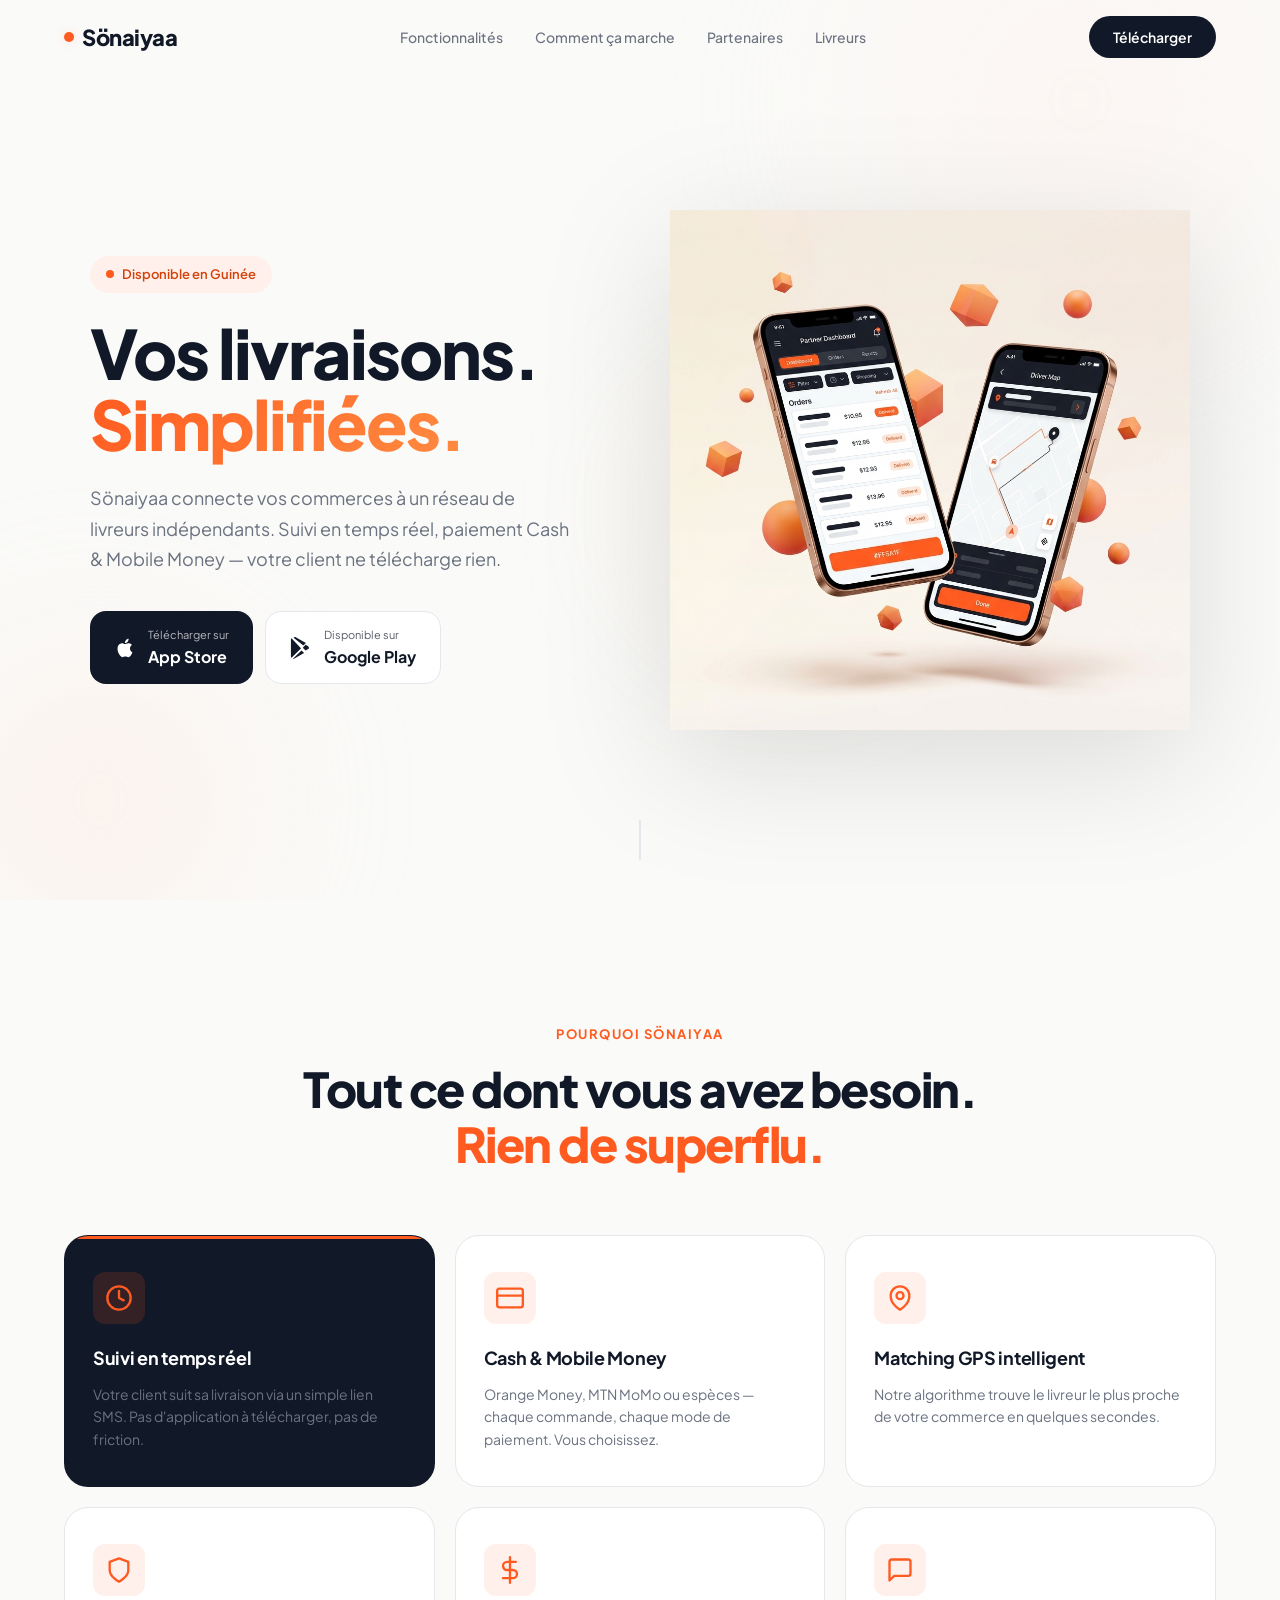
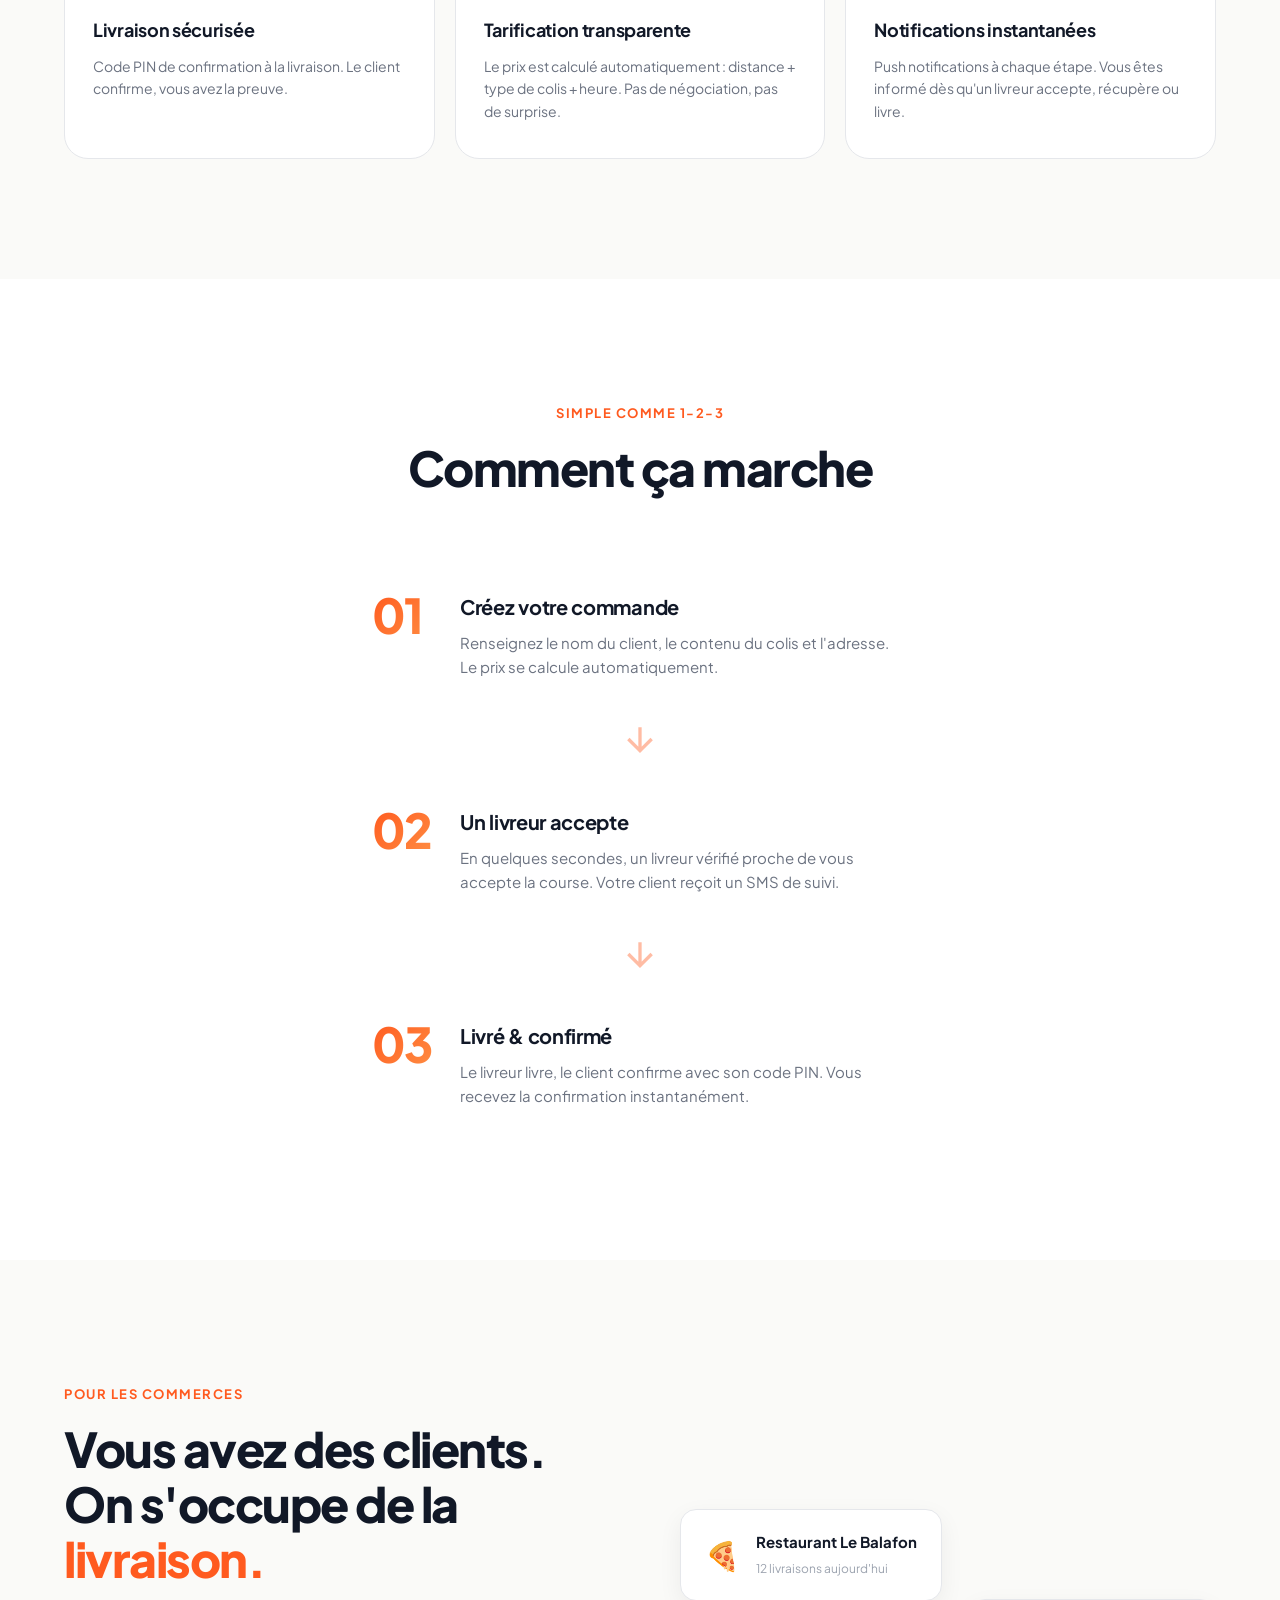
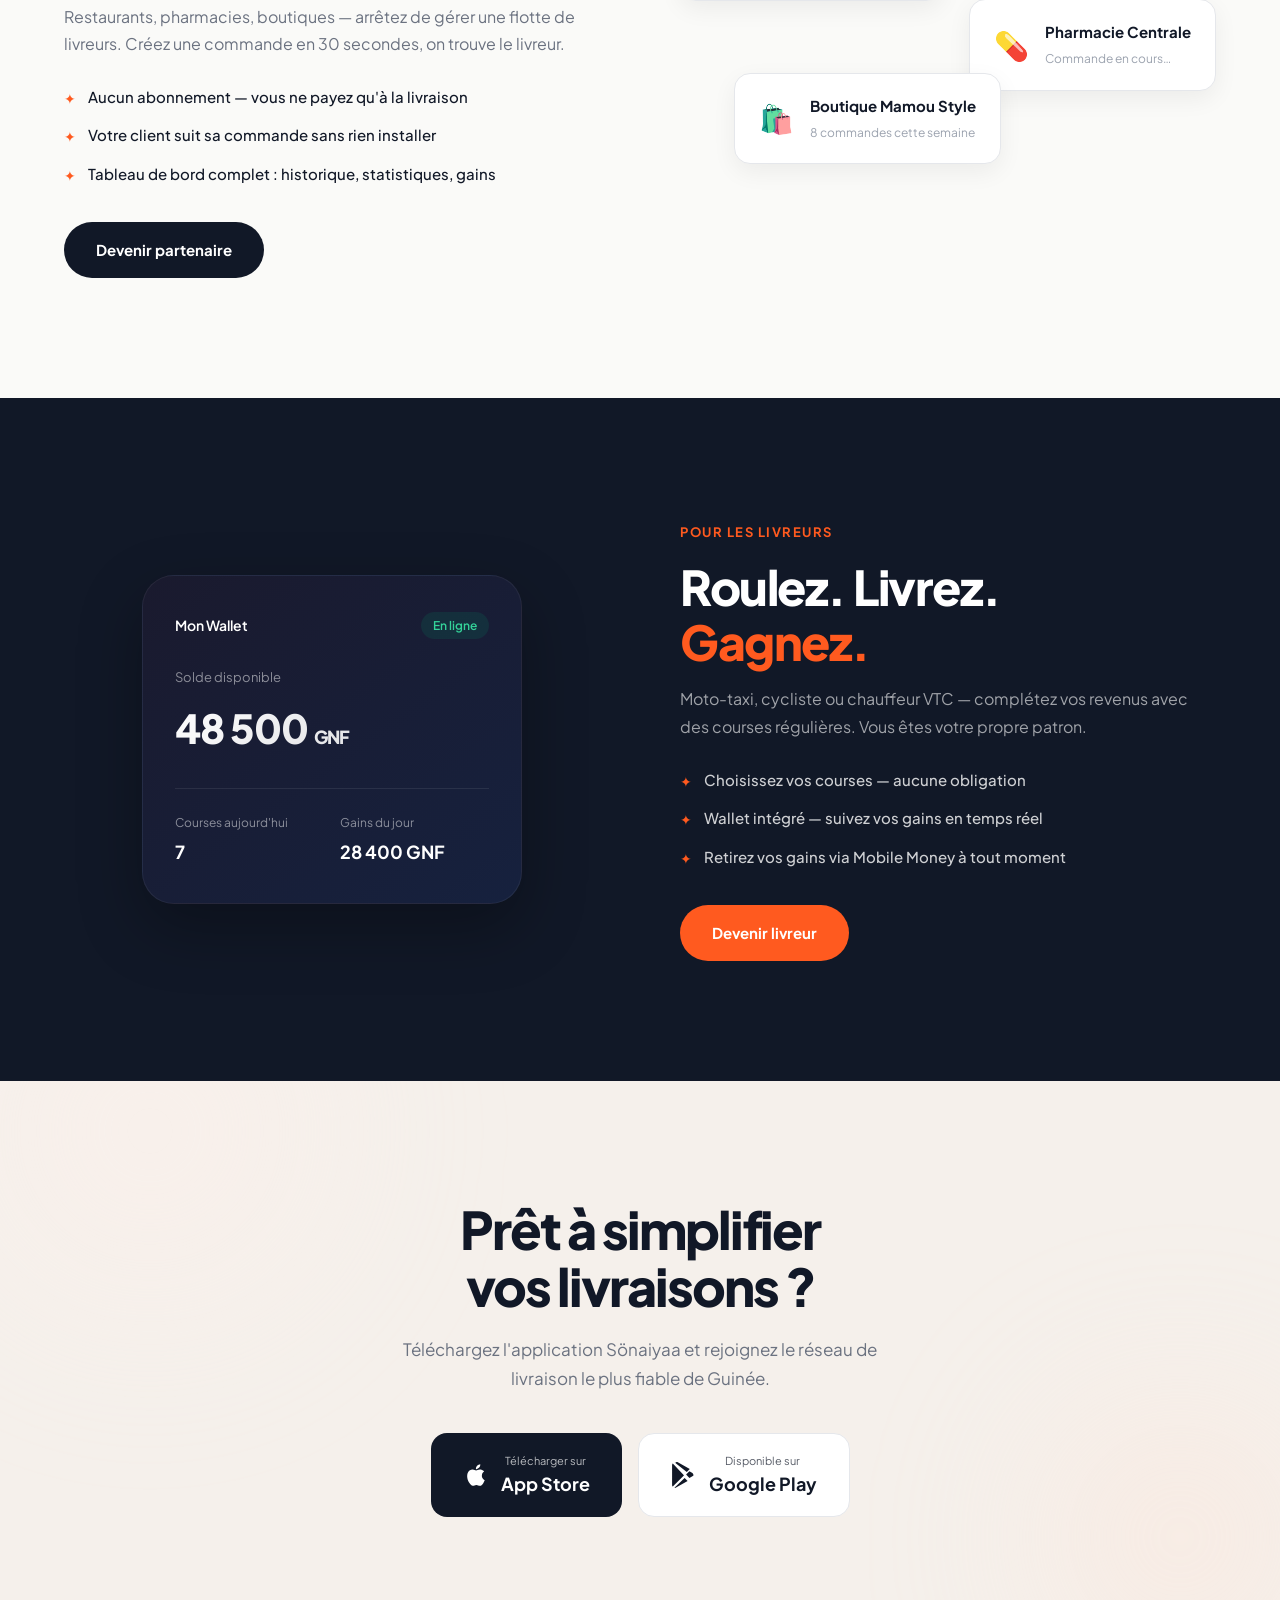
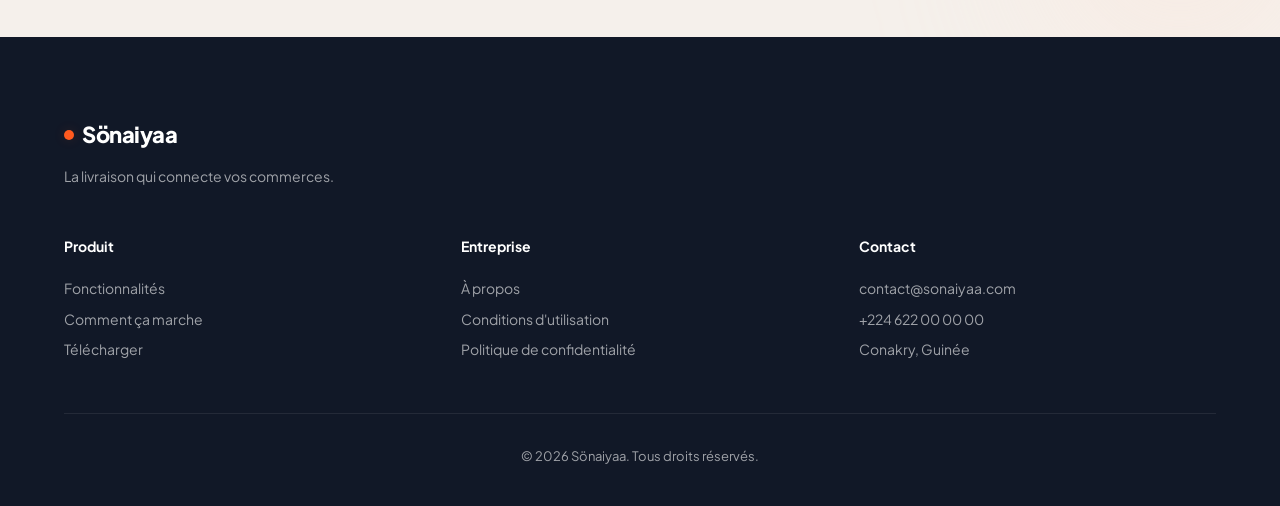
==== index.html @ 9e0ad270 "fix: review cgu pc" ====
<!DOCTYPE html>
<html lang="fr">
<head>
  <meta charset="UTF-8">
  <meta name="viewport" content="width=device-width, initial-scale=1.0">
  <title>Sönaiyaa — La livraison qui connecte vos commerces</title>
  <meta name="description" content="Sönaiyaa connecte les commerces locaux à un réseau de livreurs indépendants. Suivi en temps réel, paiement Cash & Mobile Money. Disponible en Guinée.">
  <link rel="preconnect" href="https://fonts.googleapis.com">
  <link rel="preconnect" href="https://fonts.gstatic.com" crossorigin>
  <link href="https://fonts.googleapis.com/css2?family=Plus+Jakarta+Sans:wght@400;500;600;700;800&display=swap" rel="stylesheet">
  <link rel="stylesheet" href="style.css">
</head>
<body>

  <!-- ─── NAV ─────────────────────────────────────────── -->
  <nav class="nav" id="nav">
    <div class="nav__inner">
      <a href="#" class="nav__logo">
        <span class="nav__logo-dot"></span>
        Sönaiyaa
      </a>
      <div class="nav__links" id="navLinks">
        <a href="#features">Fonctionnalités</a>
        <a href="#how">Comment ça marche</a>
        <a href="#partners">Partenaires</a>
        <a href="#drivers">Livreurs</a>
      </div>
      <a href="#download" class="nav__cta">Télécharger</a>
      <button class="nav__burger" id="burger" aria-label="Menu">
        <span></span><span></span><span></span>
      </button>
    </div>
  </nav>

  <!-- ─── HERO ────────────────────────────────────────── -->
  <section class="hero">
    <div class="hero__bg-shapes">
      <div class="shape shape--1"></div>
      <div class="shape shape--2"></div>
      <div class="shape shape--3"></div>
    </div>
    <div class="hero__inner">
      <div class="hero__content">
        <div class="hero__badge">
          <span class="hero__badge-dot"></span>
          Disponible en Guinée
        </div>
        <h1 class="hero__title">
          Vos livraisons.<br>
          <span class="hero__title-accent">Simplifiées.</span>
        </h1>
        <p class="hero__subtitle">
          Sönaiyaa connecte vos commerces à un réseau de livreurs indépendants. 
          Suivi en temps réel, paiement Cash & Mobile Money — votre client ne télécharge rien.
        </p>
        <div class="hero__ctas">
          <a href="#" class="store-btn store-btn--apple" aria-label="Télécharger sur l'App Store">
            <svg viewBox="0 0 24 24" fill="currentColor" width="22" height="22"><path d="M18.71 19.5c-.83 1.24-1.71 2.45-3.05 2.47-1.34.03-1.77-.79-3.29-.79-1.53 0-2 .77-3.27.82-1.31.05-2.3-1.32-3.14-2.53C4.25 17 2.94 12.45 4.7 9.39c.87-1.52 2.43-2.48 4.12-2.51 1.28-.02 2.5.87 3.29.87.78 0 2.26-1.07 3.8-.91.65.03 2.47.26 3.64 1.98-.09.06-2.17 1.28-2.15 3.81.03 3.02 2.65 4.03 2.68 4.04-.03.07-.42 1.44-1.38 2.83M13 3.5c.73-.83 1.94-1.46 2.94-1.5.13 1.17-.34 2.35-1.04 3.19-.69.85-1.83 1.51-2.95 1.42-.15-1.15.41-2.35 1.05-3.11z"/></svg>
            <div>
              <small>Télécharger sur</small>
              <strong>App Store</strong>
            </div>
          </a>
          <a href="#" class="store-btn store-btn--google" aria-label="Télécharger sur Google Play">
            <svg viewBox="0 0 24 24" fill="currentColor" width="22" height="22"><path d="M3.18 23.76c.17.09.37.14.57.13.19 0 .37-.05.53-.14l11.06-6.21-2.77-2.77L3.18 23.76zM1.57 1.36C1.22 1.7 1 2.22 1 2.87v18.27c0 .65.22 1.17.57 1.51l.08.08 10.24-10.24v-.24L1.65 1.28l-.08.08zM20.16 10.35L17 8.56l-3.06 3.06L17 14.67l3.16-1.78c.9-.51.9-1.34 0-1.85v-.69zM3.18.24L14.57 9.22l2.77-2.77L6.28.24C5.9.01 5.49-.06 5.13.05c-.36.11-.67.34-.88.65l-.07-.07-.06.07L3.18.24z"/></svg>
            <div>
              <small>Disponible sur</small>
              <strong>Google Play</strong>
            </div>
          </a>
        </div>
      </div>
      <div class="hero__visual">
        <div class="hero__phone-wrapper">
          <img src="img/hero-phones.png" alt="Applications Sönaiyaa" class="hero__phones" loading="eager">
        </div>
      </div>
    </div>
    <div class="hero__scroll-cue">
      <div class="hero__scroll-line"></div>
    </div>
  </section>




  <!-- ─── FEATURES ────────────────────────────────────── -->
  <section class="features" id="features">
    <div class="section__inner">
      <div class="section__header">
        <span class="section__tag">Pourquoi Sönaiyaa</span>
        <h2 class="section__title">Tout ce dont vous avez besoin.<br><span class="text-accent">Rien de superflu.</span></h2>
      </div>
      <div class="features__grid">

        <div class="feature-card feature-card--highlight">
          <div class="feature-card__icon">
            <svg width="28" height="28" viewBox="0 0 24 24" fill="none" stroke="currentColor" stroke-width="2" stroke-linecap="round" stroke-linejoin="round"><circle cx="12" cy="12" r="10"/><path d="M12 6v6l4 2"/></svg>
          </div>
          <h3>Suivi en temps réel</h3>
          <p>Votre client suit sa livraison via un simple lien SMS. Pas d'application à télécharger, pas de friction.</p>
        </div>

        <div class="feature-card">
          <div class="feature-card__icon">
            <svg width="28" height="28" viewBox="0 0 24 24" fill="none" stroke="currentColor" stroke-width="2" stroke-linecap="round" stroke-linejoin="round"><rect x="1" y="4" width="22" height="16" rx="2" ry="2"/><line x1="1" y1="10" x2="23" y2="10"/></svg>
          </div>
          <h3>Cash & Mobile Money</h3>
          <p>Orange Money, MTN MoMo ou espèces — chaque commande, chaque mode de paiement. Vous choisissez.</p>
        </div>

        <div class="feature-card">
          <div class="feature-card__icon">
            <svg width="28" height="28" viewBox="0 0 24 24" fill="none" stroke="currentColor" stroke-width="2" stroke-linecap="round" stroke-linejoin="round"><path d="M12 22s-8-4.5-8-11.8A8 8 0 0 1 12 2a8 8 0 0 1 8 8.2c0 7.3-8 11.8-8 11.8z"/><circle cx="12" cy="10" r="3"/></svg>
          </div>
          <h3>Matching GPS intelligent</h3>
          <p>Notre algorithme trouve le livreur le plus proche de votre commerce en quelques secondes.</p>
        </div>

        <div class="feature-card">
          <div class="feature-card__icon">
            <svg width="28" height="28" viewBox="0 0 24 24" fill="none" stroke="currentColor" stroke-width="2" stroke-linecap="round" stroke-linejoin="round"><path d="M12 22s8-4 8-10V5l-8-3-8 3v7c0 6 8 10 8 10z"/></svg>
          </div>
          <h3>Livraison sécurisée</h3>
          <p>Code PIN de confirmation à la livraison. Le client confirme, vous avez la preuve.</p>
        </div>

        <div class="feature-card">
          <div class="feature-card__icon">
            <svg width="28" height="28" viewBox="0 0 24 24" fill="none" stroke="currentColor" stroke-width="2" stroke-linecap="round" stroke-linejoin="round"><line x1="12" y1="1" x2="12" y2="23"/><path d="M17 5H9.5a3.5 3.5 0 0 0 0 7h5a3.5 3.5 0 0 1 0 7H6"/></svg>
          </div>
          <h3>Tarification transparente</h3>
          <p>Le prix est calculé automatiquement : distance + type de colis + heure. Pas de négociation, pas de surprise.</p>
        </div>

        <div class="feature-card">
          <div class="feature-card__icon">
            <svg width="28" height="28" viewBox="0 0 24 24" fill="none" stroke="currentColor" stroke-width="2" stroke-linecap="round" stroke-linejoin="round"><path d="M21 15a2 2 0 0 1-2 2H7l-4 4V5a2 2 0 0 1 2-2h14a2 2 0 0 1 2 2z"/></svg>
          </div>
          <h3>Notifications instantanées</h3>
          <p>Push notifications à chaque étape. Vous êtes informé dès qu'un livreur accepte, récupère ou livre.</p>
        </div>

      </div>
    </div>
  </section>

  <!-- ─── HOW IT WORKS ────────────────────────────────── -->
  <section class="how" id="how">
    <div class="section__inner">
      <div class="section__header">
        <span class="section__tag">Simple comme 1-2-3</span>
        <h2 class="section__title">Comment ça marche</h2>
      </div>
      <div class="how__steps">

        <div class="how__step">
          <div class="how__step-number">01</div>
          <div class="how__step-content">
            <h3>Créez votre commande</h3>
            <p>Renseignez le nom du client, le contenu du colis et l'adresse. Le prix se calcule automatiquement.</p>
          </div>
        </div>

        <div class="how__step-connector">
          <svg width="40" height="40" viewBox="0 0 24 24" fill="none" stroke="var(--accent)" stroke-width="2"><path d="M12 5v14M19 12l-7 7-7-7"/></svg>
        </div>

        <div class="how__step">
          <div class="how__step-number">02</div>
          <div class="how__step-content">
            <h3>Un livreur accepte</h3>
            <p>En quelques secondes, un livreur vérifié proche de vous accepte la course. Votre client reçoit un SMS de suivi.</p>
          </div>
        </div>

        <div class="how__step-connector">
          <svg width="40" height="40" viewBox="0 0 24 24" fill="none" stroke="var(--accent)" stroke-width="2"><path d="M12 5v14M19 12l-7 7-7-7"/></svg>
        </div>

        <div class="how__step">
          <div class="how__step-number">03</div>
          <div class="how__step-content">
            <h3>Livré & confirmé</h3>
            <p>Le livreur livre, le client confirme avec son code PIN. Vous recevez la confirmation instantanément.</p>
          </div>
        </div>

      </div>
    </div>
  </section>

  <!-- ─── PARTNERS SECTION ────────────────────────────── -->
  <section class="audience" id="partners">
    <div class="section__inner">
      <div class="audience__grid">
        <div class="audience__content">
          <span class="section__tag">Pour les commerces</span>
          <h2 class="section__title">Vous avez des clients.<br>On s'occupe de la <span class="text-accent">livraison.</span></h2>
          <p class="audience__desc">Restaurants, pharmacies, boutiques — arrêtez de gérer une flotte de livreurs. Créez une commande en 30 secondes, on trouve le livreur.</p>
          <ul class="audience__list">
            <li>
              <span class="audience__list-icon">✦</span>
              Aucun abonnement — vous ne payez qu'à la livraison
            </li>
            <li>
              <span class="audience__list-icon">✦</span>
              Votre client suit sa commande sans rien installer
            </li>
            <li>
              <span class="audience__list-icon">✦</span>
              Tableau de bord complet : historique, statistiques, gains
            </li>
          </ul>
          <a href="#download" class="btn btn--primary">Devenir partenaire</a>
        </div>
        <div class="audience__visual">
          <div class="audience__card audience__card--1">
            <div class="audience__card-icon">🍕</div>
            <div>
              <strong>Restaurant Le Balafon</strong>
              <small>12 livraisons aujourd'hui</small>
            </div>
          </div>
          <div class="audience__card audience__card--2">
            <div class="audience__card-icon">💊</div>
            <div>
              <strong>Pharmacie Centrale</strong>
              <small>Commande en cours…</small>
            </div>
          </div>
          <div class="audience__card audience__card--3">
            <div class="audience__card-icon">🛍️</div>
            <div>
              <strong>Boutique Mamou Style</strong>
              <small>8 commandes cette semaine</small>
            </div>
          </div>
        </div>
      </div>
    </div>
  </section>

  <!-- ─── DRIVERS SECTION ─────────────────────────────── -->
  <section class="audience audience--dark" id="drivers">
    <div class="section__inner">
      <div class="audience__grid audience__grid--reverse">
        <div class="audience__content">
          <span class="section__tag section__tag--light">Pour les livreurs</span>
          <h2 class="section__title section__title--light">Roulez. Livrez.<br><span class="text-accent">Gagnez.</span></h2>
          <p class="audience__desc audience__desc--light">Moto-taxi, cycliste ou chauffeur VTC — complétez vos revenus avec des courses régulières. Vous êtes votre propre patron.</p>
          <ul class="audience__list audience__list--light">
            <li>
              <span class="audience__list-icon">✦</span>
              Choisissez vos courses — aucune obligation
            </li>
            <li>
              <span class="audience__list-icon">✦</span>
              Wallet intégré — suivez vos gains en temps réel
            </li>
            <li>
              <span class="audience__list-icon">✦</span>
              Retirez vos gains via Mobile Money à tout moment
            </li>
          </ul>
          <a href="#download" class="btn btn--accent">Devenir livreur</a>
        </div>
        <div class="audience__visual">
          <div class="wallet-preview">
            <div class="wallet-preview__header">
              <span>Mon Wallet</span>
              <span class="wallet-preview__badge">En ligne</span>
            </div>
            <div class="wallet-preview__balance">
              <small>Solde disponible</small>
              <div class="wallet-preview__amount">48 500 <span>GNF</span></div>
            </div>
            <div class="wallet-preview__stats">
              <div>
                <small>Courses aujourd'hui</small>
                <strong>7</strong>
              </div>
              <div>
                <small>Gains du jour</small>
                <strong>28 400 GNF</strong>
              </div>
            </div>
          </div>
        </div>
      </div>
    </div>
  </section>

  <!-- ─── DOWNLOAD CTA ────────────────────────────────── -->
  <section class="download" id="download">
    <div class="download__bg-shapes">
      <div class="shape shape--4"></div>
      <div class="shape shape--5"></div>
    </div>
    <div class="section__inner">
      <div class="download__content">
        <h2 class="download__title">Prêt à simplifier<br>vos livraisons ?</h2>
        <p class="download__subtitle">Téléchargez l'application Sönaiyaa et rejoignez le réseau de livraison le plus fiable de Guinée.</p>
        <div class="download__ctas">
          <a href="#" class="store-btn store-btn--apple store-btn--large" aria-label="Télécharger sur l'App Store">
            <svg viewBox="0 0 24 24" fill="currentColor" width="26" height="26"><path d="M18.71 19.5c-.83 1.24-1.71 2.45-3.05 2.47-1.34.03-1.77-.79-3.29-.79-1.53 0-2 .77-3.27.82-1.31.05-2.3-1.32-3.14-2.53C4.25 17 2.94 12.45 4.7 9.39c.87-1.52 2.43-2.48 4.12-2.51 1.28-.02 2.5.87 3.29.87.78 0 2.26-1.07 3.8-.91.65.03 2.47.26 3.64 1.98-.09.06-2.17 1.28-2.15 3.81.03 3.02 2.65 4.03 2.68 4.04-.03.07-.42 1.44-1.38 2.83M13 3.5c.73-.83 1.94-1.46 2.94-1.5.13 1.17-.34 2.35-1.04 3.19-.69.85-1.83 1.51-2.95 1.42-.15-1.15.41-2.35 1.05-3.11z"/></svg>
            <div>
              <small>Télécharger sur</small>
              <strong>App Store</strong>
            </div>
          </a>
          <a href="#" class="store-btn store-btn--google store-btn--large" aria-label="Télécharger sur Google Play">
            <svg viewBox="0 0 24 24" fill="currentColor" width="26" height="26"><path d="M3.18 23.76c.17.09.37.14.57.13.19 0 .37-.05.53-.14l11.06-6.21-2.77-2.77L3.18 23.76zM1.57 1.36C1.22 1.7 1 2.22 1 2.87v18.27c0 .65.22 1.17.57 1.51l.08.08 10.24-10.24v-.24L1.65 1.28l-.08.08zM20.16 10.35L17 8.56l-3.06 3.06L17 14.67l3.16-1.78c.9-.51.9-1.34 0-1.85v-.69zM3.18.24L14.57 9.22l2.77-2.77L6.28.24C5.9.01 5.49-.06 5.13.05c-.36.11-.67.34-.88.65l-.07-.07-.06.07L3.18.24z"/></svg>
            <div>
              <small>Disponible sur</small>
              <strong>Google Play</strong>
            </div>
          </a>
        </div>
      </div>
    </div>
  </section>

  <!-- ─── FOOTER ──────────────────────────────────────── -->
  <footer class="footer">
    <div class="footer__inner">
      <div class="footer__brand">
        <a href="#" class="nav__logo">
          <span class="nav__logo-dot"></span>
          Sönaiyaa
        </a>
        <p>La livraison qui connecte vos commerces.</p>
      </div>
      <div class="footer__links">
        <div class="footer__col">
          <h4>Produit</h4>
          <a href="#features">Fonctionnalités</a>
          <a href="#how">Comment ça marche</a>
          <a href="#download">Télécharger</a>
        </div>
        <div class="footer__col">
          <h4>Entreprise</h4>
          <a href="#">À propos</a>
          <a href="conditions-utilisation.html">Conditions d'utilisation</a>
          <a href="politique-confidentialite.html">Politique de confidentialité</a>
        </div>
        <div class="footer__col">
          <h4>Contact</h4>
          <a href="mailto:contact@sonaiyaa.com">contact@sonaiyaa.com</a>
          <a href="tel:+224622000000">+224 622 00 00 00</a>
          <a href="#">Conakry, Guinée</a>
        </div>
      </div>
      <div class="footer__bottom">
        <span>© 2026 Sönaiyaa. Tous droits réservés.</span>
      </div>
    </div>
  </footer>

  <script src="script.js"></script>
</body>
</html>
---- style.css ----
/* ─── SÖNAIYA — Design System ─────────────────────────── */
:root {
  --accent: #FF5A1F;
  --accent-light: #FFF0EB;
  --accent-dark: #D4410A;
  --accent-glow: rgba(255, 90, 31, 0.15);
  --black: #111827;
  --white: #FFFFFF;
  --bg: #FAFAF8;
  --bg-warm: #F5F0EB;
  --text-primary: #111827;
  --text-secondary: #6B7280;
  --text-tertiary: #9CA3AF;
  --divider: #E5E7EB;
  --card-bg: #FFFFFF;
  --radius-sm: 12px;
  --radius-md: 16px;
  --radius-lg: 24px;
  --radius-xl: 32px;
  --radius-pill: 999px;
  --font: 'Plus Jakarta Sans', -apple-system, BlinkMacSystemFont, sans-serif;
  --shadow-sm: 0 2px 8px rgba(0,0,0,0.04);
  --shadow-md: 0 8px 24px rgba(0,0,0,0.06);
  --shadow-lg: 0 16px 48px rgba(0,0,0,0.08);
  --shadow-accent: 0 8px 32px rgba(255,90,31,0.2);
}

*, *::before, *::after { margin: 0; padding: 0; box-sizing: border-box; }

html { scroll-behavior: smooth; -webkit-font-smoothing: antialiased; }

body {
  font-family: var(--font);
  background: var(--bg);
  color: var(--text-primary);
  line-height: 1.6;
  overflow-x: hidden;
}

a { text-decoration: none; color: inherit; }
img { max-width: 100%; display: block; }

.text-accent { color: var(--accent); }
.section__inner { max-width: 1200px; margin: 0 auto; padding: 0 24px; }

/* ─── NAV ─────────────────────────────────────────────── */
.nav {
  position: fixed; top: 0; left: 0; right: 0; z-index: 100;
  padding: 16px 0;
  transition: all 0.4s cubic-bezier(0.16, 1, 0.3, 1);
}
.nav.scrolled {
  background: rgba(250,250,248,0.85);
  backdrop-filter: blur(20px) saturate(180%);
  -webkit-backdrop-filter: blur(20px) saturate(180%);
  border-bottom: 1px solid rgba(0,0,0,0.04);
  padding: 10px 0;
}
.nav__inner {
  max-width: 1200px; margin: 0 auto; padding: 0 24px;
  display: flex; align-items: center; justify-content: space-between;
}
.nav__logo {
  font-size: 22px; font-weight: 800; letter-spacing: -0.5px;
  display: flex; align-items: center; gap: 8px;
}
.nav__logo-dot {
  width: 10px; height: 10px; border-radius: 50%;
  background: var(--accent);
  display: inline-block;
  box-shadow: 0 0 12px var(--accent-glow);
}
.nav__links {
  display: flex; gap: 32px;
}
.nav__links a {
  font-size: 14px; font-weight: 500; color: var(--text-secondary);
  transition: color 0.2s;
  position: relative;
}
.nav__links a:hover { color: var(--text-primary); }
.nav__links a::after {
  content: ''; position: absolute; bottom: -4px; left: 0;
  width: 0; height: 2px; background: var(--accent);
  transition: width 0.3s cubic-bezier(0.16, 1, 0.3, 1);
}
.nav__links a:hover::after { width: 100%; }
.nav__cta {
  background: var(--black); color: var(--white);
  padding: 10px 24px; border-radius: var(--radius-pill);
  font-size: 14px; font-weight: 600;
  transition: transform 0.2s, box-shadow 0.2s;
}
.nav__cta:hover { transform: translateY(-1px); box-shadow: var(--shadow-md); }
.nav__burger { display: none; background: none; border: none; cursor: pointer; padding: 4px; }
.nav__burger span {
  display: block; width: 24px; height: 2px; background: var(--black);
  margin: 5px 0; transition: all 0.3s;
}

/* ─── HERO ────────────────────────────────────────────── */
.hero {
  position: relative; min-height: 100vh;
  display: flex; align-items: center;
  padding: 120px 0 80px; overflow: hidden;
}
.hero__bg-shapes { position: absolute; inset: 0; pointer-events: none; overflow: hidden; }
.shape {
  position: absolute; border-radius: 50%;
  filter: blur(80px); opacity: 0.5;
}
.shape--1 {
  width: 600px; height: 600px; top: -200px; right: -100px;
  background: radial-gradient(circle, var(--accent-light) 0%, transparent 70%);
}
.shape--2 {
  width: 400px; height: 400px; bottom: -100px; left: -100px;
  background: radial-gradient(circle, #FEE2D5 0%, transparent 70%);
}
.shape--3 {
  width: 300px; height: 300px; top: 40%; left: 50%;
  background: radial-gradient(circle, #FFE8D6 0%, transparent 70%);
  animation: float 8s ease-in-out infinite;
}
@keyframes float {
  0%, 100% { transform: translate(0, 0); }
  50% { transform: translate(-20px, 20px); }
}
.hero__inner {
  max-width: 1200px; margin: 0 auto; padding: 0 24px;
  display: grid; grid-template-columns: 1fr 1fr; gap: 60px; align-items: center;
  position: relative; z-index: 1;
}
.hero__badge {
  display: inline-flex; align-items: center; gap: 8px;
  background: var(--accent-light); color: var(--accent-dark);
  padding: 8px 16px; border-radius: var(--radius-pill);
  font-size: 13px; font-weight: 600;
  margin-bottom: 24px;
  animation: fadeInUp 0.8s cubic-bezier(0.16, 1, 0.3, 1) both;
}
.hero__badge-dot {
  width: 8px; height: 8px; border-radius: 50%; background: var(--accent);
  animation: pulse-dot 2s ease-in-out infinite;
}
@keyframes pulse-dot {
  0%, 100% { opacity: 1; transform: scale(1); }
  50% { opacity: 0.5; transform: scale(0.8); }
}
@keyframes fadeInUp {
  from { opacity: 0; transform: translateY(24px); }
  to { opacity: 1; transform: translateY(0); }
}
.hero__title {
  font-size: clamp(40px, 5.5vw, 68px);
  font-weight: 800; line-height: 1.05; letter-spacing: -2px;
  margin-bottom: 24px;
  animation: fadeInUp 0.8s 0.1s cubic-bezier(0.16, 1, 0.3, 1) both;
}
.hero__title-accent {
  background: linear-gradient(135deg, var(--accent) 0%, #FF8C42 100%);
  -webkit-background-clip: text; -webkit-text-fill-color: transparent;
  background-clip: text;
}
.hero__subtitle {
  font-size: 18px; color: var(--text-secondary); line-height: 1.7;
  max-width: 480px; margin-bottom: 36px;
  animation: fadeInUp 0.8s 0.2s cubic-bezier(0.16, 1, 0.3, 1) both;
}
.hero__ctas {
  display: flex; gap: 12px; flex-wrap: wrap;
  animation: fadeInUp 0.8s 0.3s cubic-bezier(0.16, 1, 0.3, 1) both;
}

/* Store buttons */
.store-btn {
  display: inline-flex; align-items: center; gap: 12px;
  padding: 14px 24px; border-radius: var(--radius-md);
  font-size: 14px; transition: all 0.3s cubic-bezier(0.16, 1, 0.3, 1);
}
.store-btn small { display: block; font-size: 11px; opacity: 0.7; font-weight: 400; }
.store-btn strong { display: block; font-size: 16px; font-weight: 700; }
.store-btn--apple {
  background: var(--black); color: var(--white);
}
.store-btn--google {
  background: var(--white); color: var(--black);
  border: 1.5px solid var(--divider);
}
.store-btn:hover { transform: translateY(-2px); box-shadow: var(--shadow-lg); }
.store-btn--large { padding: 18px 32px; }
.store-btn--large strong { font-size: 18px; }

/* Hero visual */
.hero__visual {
  position: relative;
  animation: fadeInUp 1s 0.4s cubic-bezier(0.16, 1, 0.3, 1) both;
}
.hero__phone-wrapper { position: relative; }
.hero__phones {
  width: 100%; max-width: 520px; margin: 0 auto;
  filter: drop-shadow(0 32px 64px rgba(0,0,0,0.12));
}

/* Scroll cue */
.hero__scroll-cue {
  position: absolute; bottom: 40px; left: 50%; transform: translateX(-50%);
}
.hero__scroll-line {
  width: 2px; height: 40px; background: var(--divider); position: relative; overflow: hidden;
  border-radius: 2px;
}
.hero__scroll-line::after {
  content: ''; position: absolute; top: -40px; left: 0;
  width: 2px; height: 20px; background: var(--accent);
  animation: scroll-down 2s ease-in-out infinite;
}
@keyframes scroll-down {
  0% { top: -20px; }
  100% { top: 40px; }
}

/* ─── STATS ───────────────────────────────────────────── */
.stats {
  background: var(--white); border-top: 1px solid var(--divider); border-bottom: 1px solid var(--divider);
  padding: 48px 0;
}
.stats__inner {
  max-width: 1200px; margin: 0 auto; padding: 0 24px;
  display: flex; align-items: center; justify-content: center; gap: 48px;
  flex-wrap: wrap;
}
.stat { text-align: center; }
.stat__number {
  font-size: 36px; font-weight: 800; letter-spacing: -1px; color: var(--black);
}
.stat__suffix { font-size: 28px; font-weight: 700; color: var(--accent); }
.stat__label { display: block; font-size: 13px; color: var(--text-secondary); margin-top: 4px; font-weight: 500; }
.stat__divider { width: 1px; height: 48px; background: var(--divider); }

/* ─── SECTION HEADER ──────────────────────────────────── */
.section__header { text-align: center; margin-bottom: 64px; }
.section__tag {
  display: inline-block; font-size: 13px; font-weight: 700;
  text-transform: uppercase; letter-spacing: 1.5px;
  color: var(--accent); margin-bottom: 16px;
}
.section__tag--light { color: var(--accent); }
.section__title {
  font-size: clamp(30px, 4vw, 48px); font-weight: 800;
  line-height: 1.15; letter-spacing: -1.5px;
}
.section__title--light { color: var(--white); }

/* ─── FEATURES ────────────────────────────────────────── */
.features { padding: 120px 0; }
.features__grid {
  display: grid; grid-template-columns: repeat(3, 1fr); gap: 20px;
}
.feature-card {
  background: var(--white); border: 1px solid var(--divider);
  border-radius: var(--radius-lg); padding: 36px 28px;
  transition: all 0.4s cubic-bezier(0.16, 1, 0.3, 1);
  position: relative; overflow: hidden;
}
.feature-card::before {
  content: ''; position: absolute; top: 0; left: 0; right: 0; height: 3px;
  background: linear-gradient(90deg, var(--accent), #FF8C42);
  transform: scaleX(0); transform-origin: left;
  transition: transform 0.4s cubic-bezier(0.16, 1, 0.3, 1);
}
.feature-card:hover { transform: translateY(-4px); box-shadow: var(--shadow-lg); border-color: transparent; }
.feature-card:hover::before { transform: scaleX(1); }
.feature-card--highlight {
  background: var(--black); color: var(--white); border-color: transparent;
}
.feature-card--highlight::before { background: var(--accent); transform: scaleX(1); }
.feature-card--highlight p { color: rgba(255,255,255,0.7); }
.feature-card__icon {
  width: 52px; height: 52px; border-radius: var(--radius-sm);
  display: flex; align-items: center; justify-content: center;
  margin-bottom: 20px;
  background: var(--accent-light); color: var(--accent);
}
.feature-card--highlight .feature-card__icon {
  background: rgba(255,90,31,0.15); color: var(--accent);
}
.feature-card h3 { font-size: 18px; font-weight: 700; margin-bottom: 10px; letter-spacing: -0.3px; }
.feature-card p { font-size: 14px; color: var(--text-secondary); line-height: 1.6; }

/* ─── HOW IT WORKS ────────────────────────────────────── */
.how { padding: 120px 0; background: var(--white); }
.how__steps { max-width: 600px; margin: 0 auto; }
.how__step {
  display: flex; gap: 28px; align-items: flex-start;
  padding: 32px; border-radius: var(--radius-lg);
  transition: background 0.3s;
}
.how__step:hover { background: var(--bg); }
.how__step-number {
  font-size: 48px; font-weight: 800; letter-spacing: -2px;
  background: linear-gradient(135deg, var(--accent) 0%, #FF8C42 100%);
  -webkit-background-clip: text; -webkit-text-fill-color: transparent;
  background-clip: text; line-height: 1; min-width: 60px;
}
.how__step-content h3 { font-size: 20px; font-weight: 700; margin-bottom: 8px; letter-spacing: -0.3px; }
.how__step-content p { font-size: 15px; color: var(--text-secondary); line-height: 1.6; }
.how__step-connector { text-align: center; padding: 8px 0; opacity: 0.4; }

/* ─── AUDIENCE SECTIONS ───────────────────────────────── */
.audience { padding: 120px 0; }
.audience--dark { background: var(--black); }
.audience__grid {
  display: grid; grid-template-columns: 1fr 1fr; gap: 80px; align-items: center;
}
.audience__grid--reverse { direction: rtl; }
.audience__grid--reverse > * { direction: ltr; }
.audience__desc {
  font-size: 16px; color: var(--text-secondary); line-height: 1.7;
  margin-bottom: 28px; margin-top: 16px;
}
.audience__desc--light { color: rgba(255,255,255,0.6); }
.audience__list {
  list-style: none; margin-bottom: 36px;
  display: flex; flex-direction: column; gap: 14px;
}
.audience__list--light li { color: rgba(255,255,255,0.8); }
.audience__list li { display: flex; align-items: flex-start; gap: 12px; font-size: 15px; font-weight: 500; }
.audience__list-icon { color: var(--accent); font-size: 14px; margin-top: 2px; }

/* Buttons */
.btn {
  display: inline-flex; align-items: center; gap: 8px;
  padding: 16px 32px; border-radius: var(--radius-pill);
  font-size: 15px; font-weight: 700; cursor: pointer;
  transition: all 0.3s cubic-bezier(0.16, 1, 0.3, 1);
  border: none;
}
.btn--primary { background: var(--black); color: var(--white); }
.btn--primary:hover { transform: translateY(-2px); box-shadow: var(--shadow-lg); }
.btn--accent { background: var(--accent); color: var(--white); }
.btn--accent:hover { transform: translateY(-2px); box-shadow: var(--shadow-accent); }

/* Floating cards */
.audience__visual { position: relative; min-height: 300px; }
.audience__card {
  display: flex; align-items: center; gap: 16px;
  background: var(--white); border: 1px solid var(--divider);
  border-radius: var(--radius-md); padding: 20px 24px;
  box-shadow: var(--shadow-md); position: absolute;
  transition: transform 0.3s; animation: float-card 6s ease-in-out infinite;
}
.audience__card:hover { transform: scale(1.02); }
.audience__card-icon { font-size: 28px; }
.audience__card strong { display: block; font-size: 15px; font-weight: 700; }
.audience__card small { font-size: 12px; color: var(--text-tertiary); }
.audience__card--1 { top: 10%; left: 0; animation-delay: 0s; }
.audience__card--2 { top: 40%; right: 0; animation-delay: 2s; }
.audience__card--3 { bottom: 5%; left: 10%; animation-delay: 4s; }
@keyframes float-card {
  0%, 100% { transform: translateY(0); }
  50% { transform: translateY(-8px); }
}

/* Wallet preview */
.wallet-preview {
  background: linear-gradient(145deg, #1a1a2e 0%, #16213e 100%);
  border-radius: var(--radius-xl); padding: 36px 32px;
  color: var(--white); box-shadow: 0 24px 64px rgba(0,0,0,0.3);
  max-width: 380px; margin: 0 auto;
  border: 1px solid rgba(255,255,255,0.06);
}
.wallet-preview__header {
  display: flex; justify-content: space-between; align-items: center;
  margin-bottom: 28px; font-size: 14px; font-weight: 600;
}
.wallet-preview__badge {
  background: rgba(5,150,105,0.15); color: #34D399;
  padding: 4px 12px; border-radius: var(--radius-pill);
  font-size: 12px; font-weight: 600;
}
.wallet-preview__balance small { display: block; color: rgba(255,255,255,0.5); font-size: 13px; margin-bottom: 8px; }
.wallet-preview__amount {
  font-size: 40px; font-weight: 800; letter-spacing: -1px;
  background: linear-gradient(135deg, var(--white) 0%, rgba(255,255,255,0.8) 100%);
  -webkit-background-clip: text; -webkit-text-fill-color: transparent; background-clip: text;
}
.wallet-preview__amount span { font-size: 18px; }
.wallet-preview__stats {
  display: grid; grid-template-columns: 1fr 1fr; gap: 16px;
  margin-top: 28px; padding-top: 24px; border-top: 1px solid rgba(255,255,255,0.08);
}
.wallet-preview__stats small { display: block; color: rgba(255,255,255,0.5); font-size: 12px; margin-bottom: 6px; }
.wallet-preview__stats strong { font-size: 18px; font-weight: 700; }

/* ─── DOWNLOAD ────────────────────────────────────────── */
.download {
  position: relative; padding: 120px 0; text-align: center;
  background: var(--bg-warm); overflow: hidden;
}
.download__bg-shapes { position: absolute; inset: 0; pointer-events: none; }
.shape--4 {
  width: 500px; height: 500px; top: -200px; left: -100px;
  background: radial-gradient(circle, var(--accent-light) 0%, transparent 70%);
}
.shape--5 {
  width: 400px; height: 400px; bottom: -100px; right: -100px;
  background: radial-gradient(circle, #FEE2D5 0%, transparent 70%);
}
.download__content { position: relative; z-index: 1; }
.download__title {
  font-size: clamp(32px, 4.5vw, 52px); font-weight: 800;
  line-height: 1.1; letter-spacing: -2px; margin-bottom: 20px;
}
.download__subtitle {
  font-size: 17px; color: var(--text-secondary); max-width: 480px;
  margin: 0 auto 40px; line-height: 1.7;
}
.download__ctas { display: flex; gap: 16px; justify-content: center; flex-wrap: wrap; }

/* ─── FOOTER ──────────────────────────────────────────── */
.footer {
  background: var(--black); color: rgba(255,255,255,0.6); padding: 80px 0 40px;
}
.footer__inner { max-width: 1200px; margin: 0 auto; padding: 0 24px; }
.footer__brand { margin-bottom: 48px; }
.footer__brand .nav__logo { color: var(--white); margin-bottom: 12px; }
.footer__brand p { font-size: 14px; }
.footer__links {
  display: grid; grid-template-columns: repeat(3, 1fr); gap: 40px;
  margin-bottom: 48px;
}
.footer__col h4 { color: var(--white); font-size: 14px; font-weight: 700; margin-bottom: 16px; }
.footer__col a {
  display: block; font-size: 14px; padding: 4px 0;
  transition: color 0.2s;
}
.footer__col a:hover { color: var(--accent); }
.footer__bottom {
  padding-top: 32px; border-top: 1px solid rgba(255,255,255,0.08);
  font-size: 13px; text-align: center;
}

/* ─── RESPONSIVE ──────────────────────────────────────── */
@media (max-width: 900px) {
  .hero__inner { grid-template-columns: 1fr; text-align: center; gap: 40px; }
  .hero__subtitle { max-width: 100%; margin-left: auto; margin-right: auto; }
  .hero__ctas { justify-content: center; }
  .features__grid { grid-template-columns: 1fr 1fr; }
  .audience__grid, .audience__grid--reverse { grid-template-columns: 1fr; gap: 48px; }
  .audience__grid--reverse { direction: ltr; }
  .footer__links { grid-template-columns: 1fr 1fr; }
  .nav__links {
    display: none;
    position: absolute; top: 100%; left: 0; right: 0;
    background: rgba(250,250,248,0.97);
    backdrop-filter: blur(20px);
    -webkit-backdrop-filter: blur(20px);
    flex-direction: column; gap: 0;
    padding: 8px 24px 24px;
    border-bottom: 1px solid var(--divider);
    box-shadow: var(--shadow-md);
  }
  .nav__links.open { display: flex; }
  .nav__links a { padding: 14px 0; border-bottom: 1px solid var(--divider); font-size: 16px; }
  .nav__links a:last-child { border-bottom: none; }
  .nav__cta { display: none; }
  .nav__burger { display: block; }
  .nav__burger.active span:nth-child(1) { transform: translateY(7px) rotate(45deg); }
  .nav__burger.active span:nth-child(2) { opacity: 0; }
  .nav__burger.active span:nth-child(3) { transform: translateY(-7px) rotate(-45deg); }
}
@media (max-width: 600px) {
  .features__grid { grid-template-columns: 1fr; }
  .stats__inner { gap: 24px; }
  .stat__divider { display: none; }
  .stats__inner { flex-direction: column; }
  .hero__ctas { flex-direction: column; align-items: center; }
  .store-btn { width: 100%; max-width: 280px; justify-content: center; }
  .download__ctas { flex-direction: column; align-items: center; }
  .footer__links { grid-template-columns: 1fr; }
}
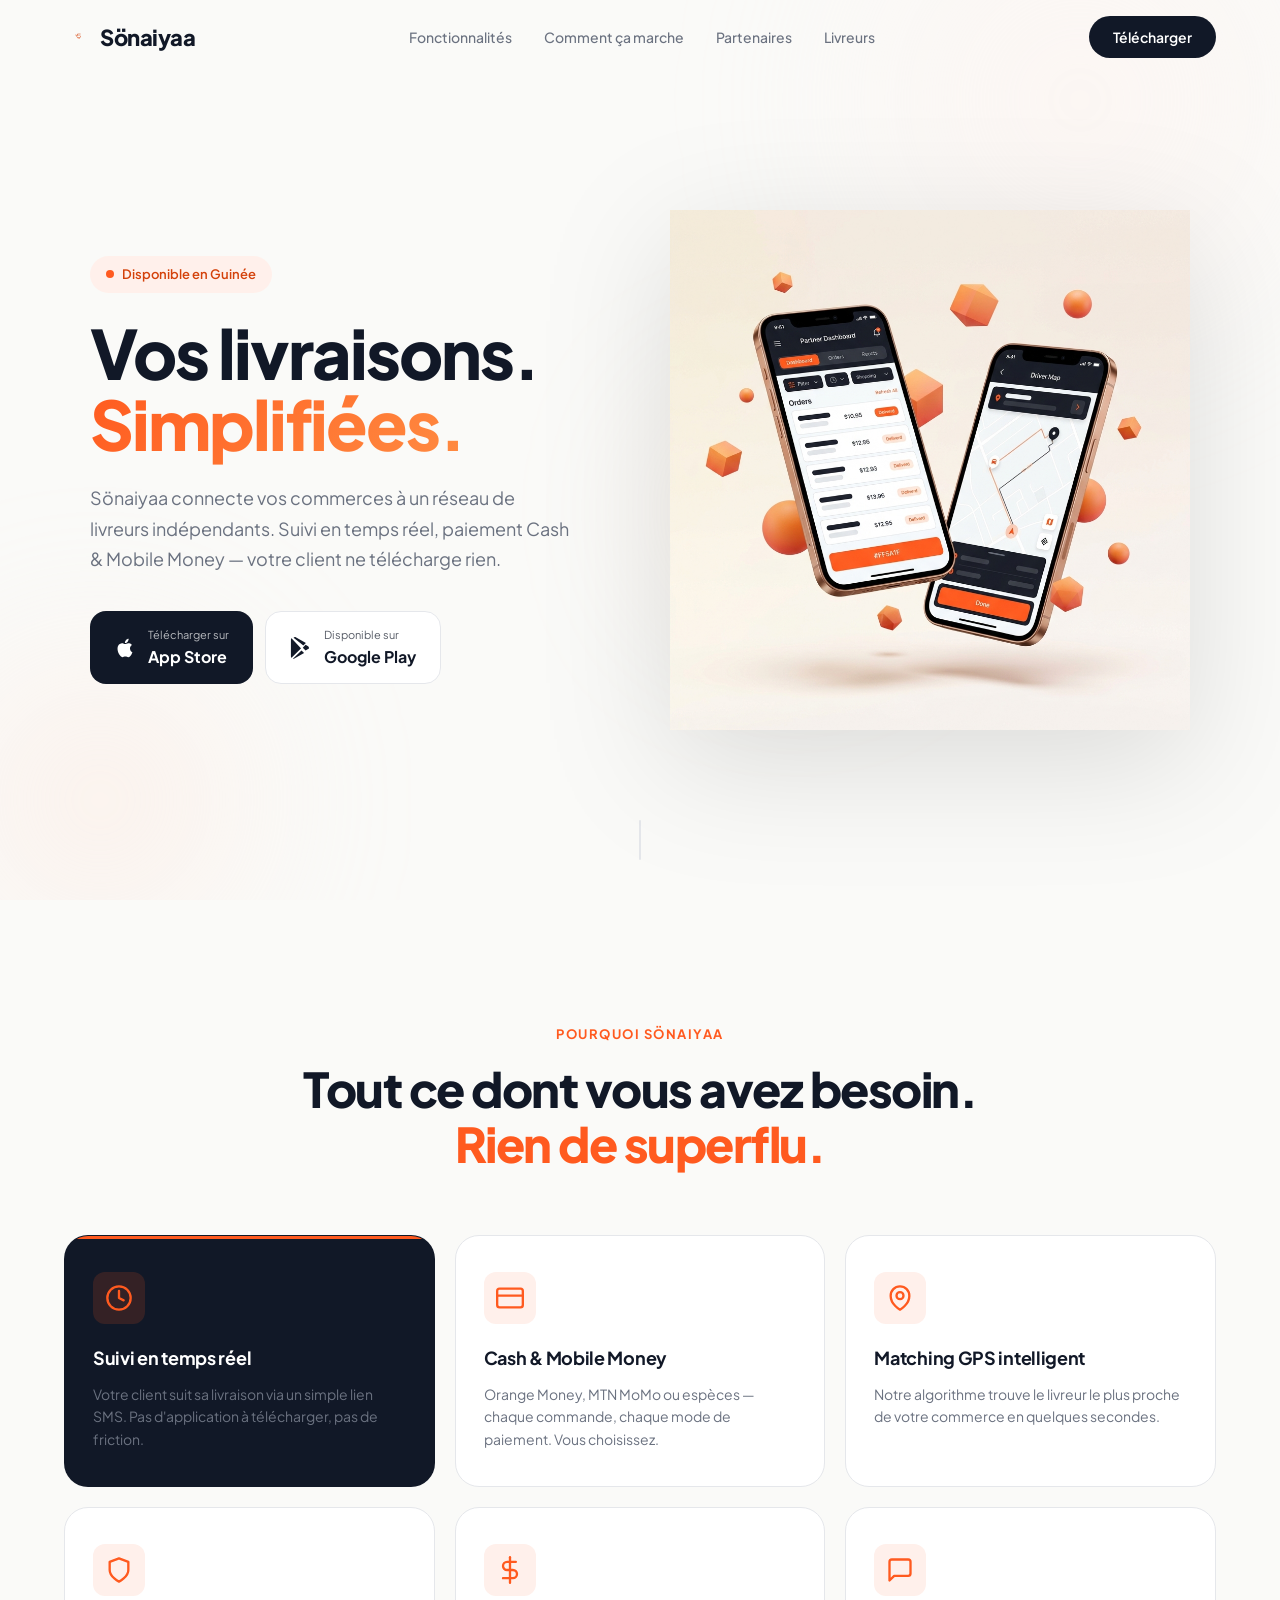
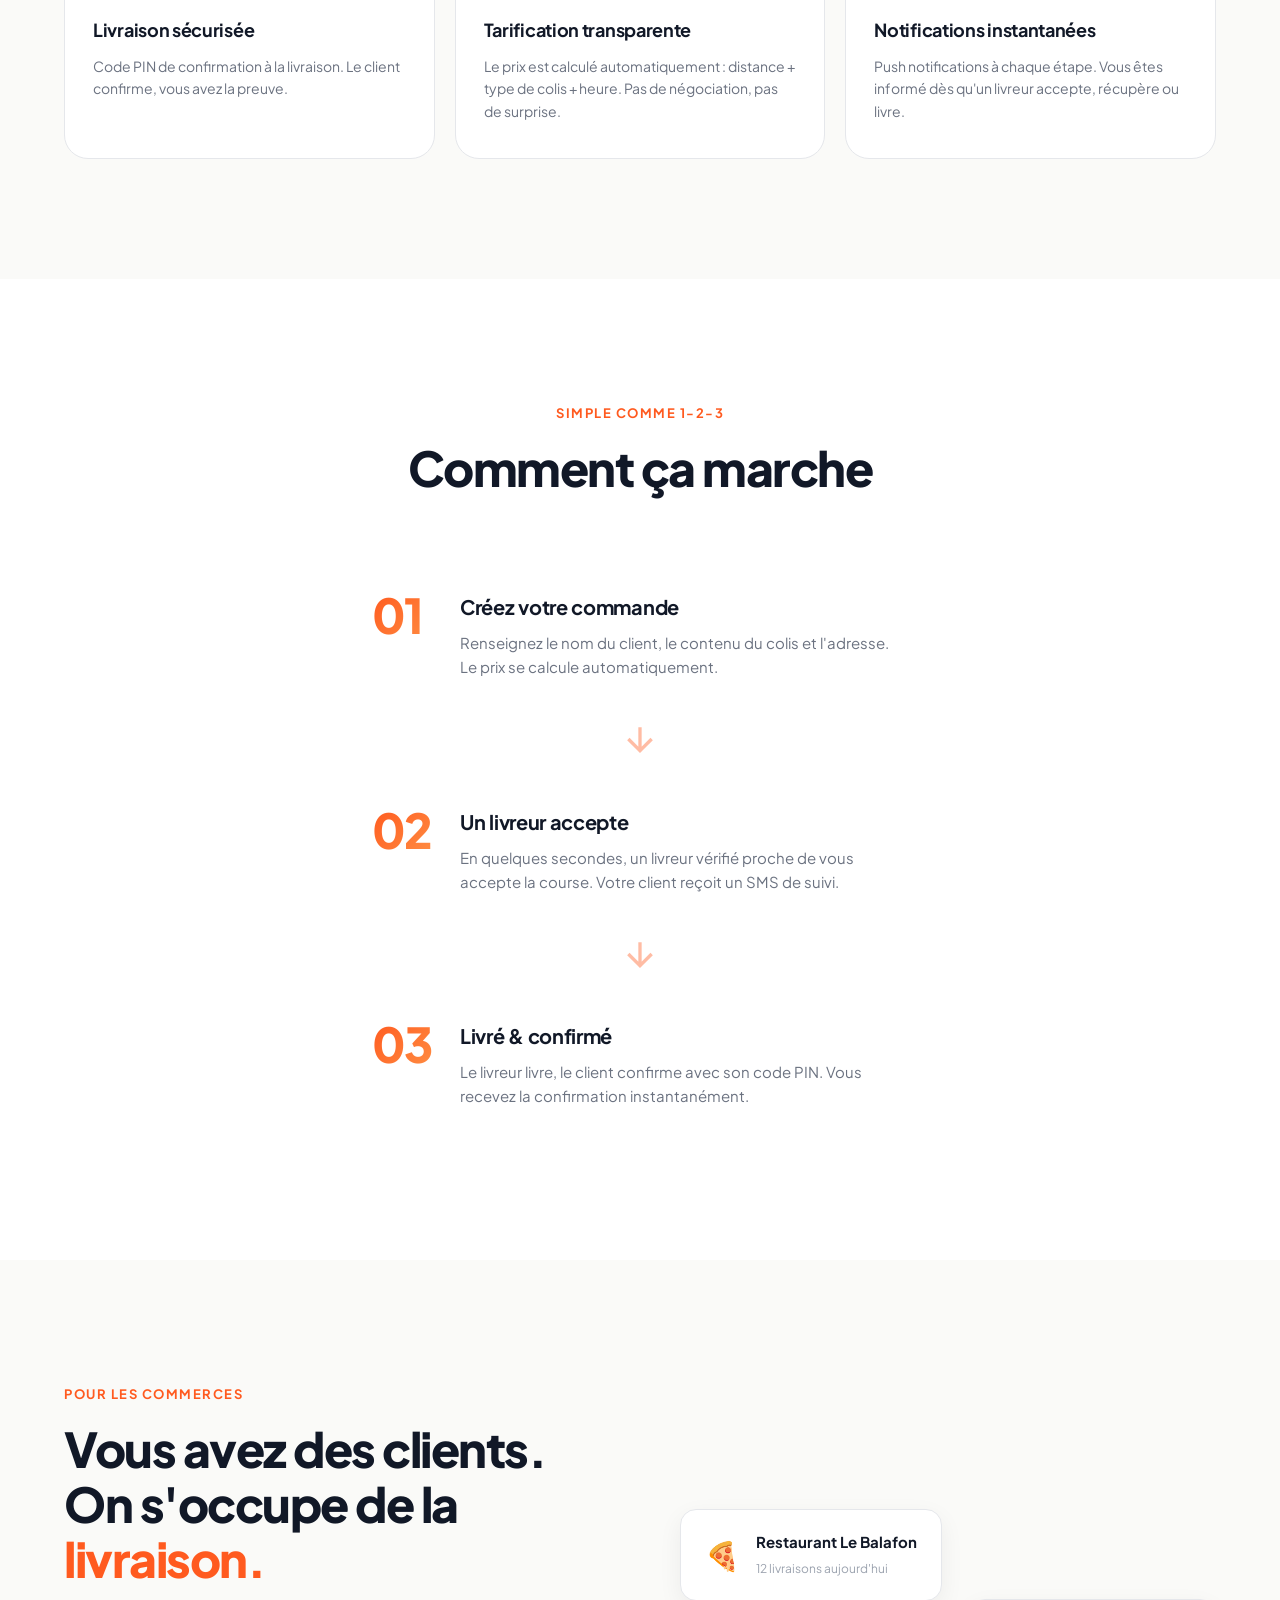
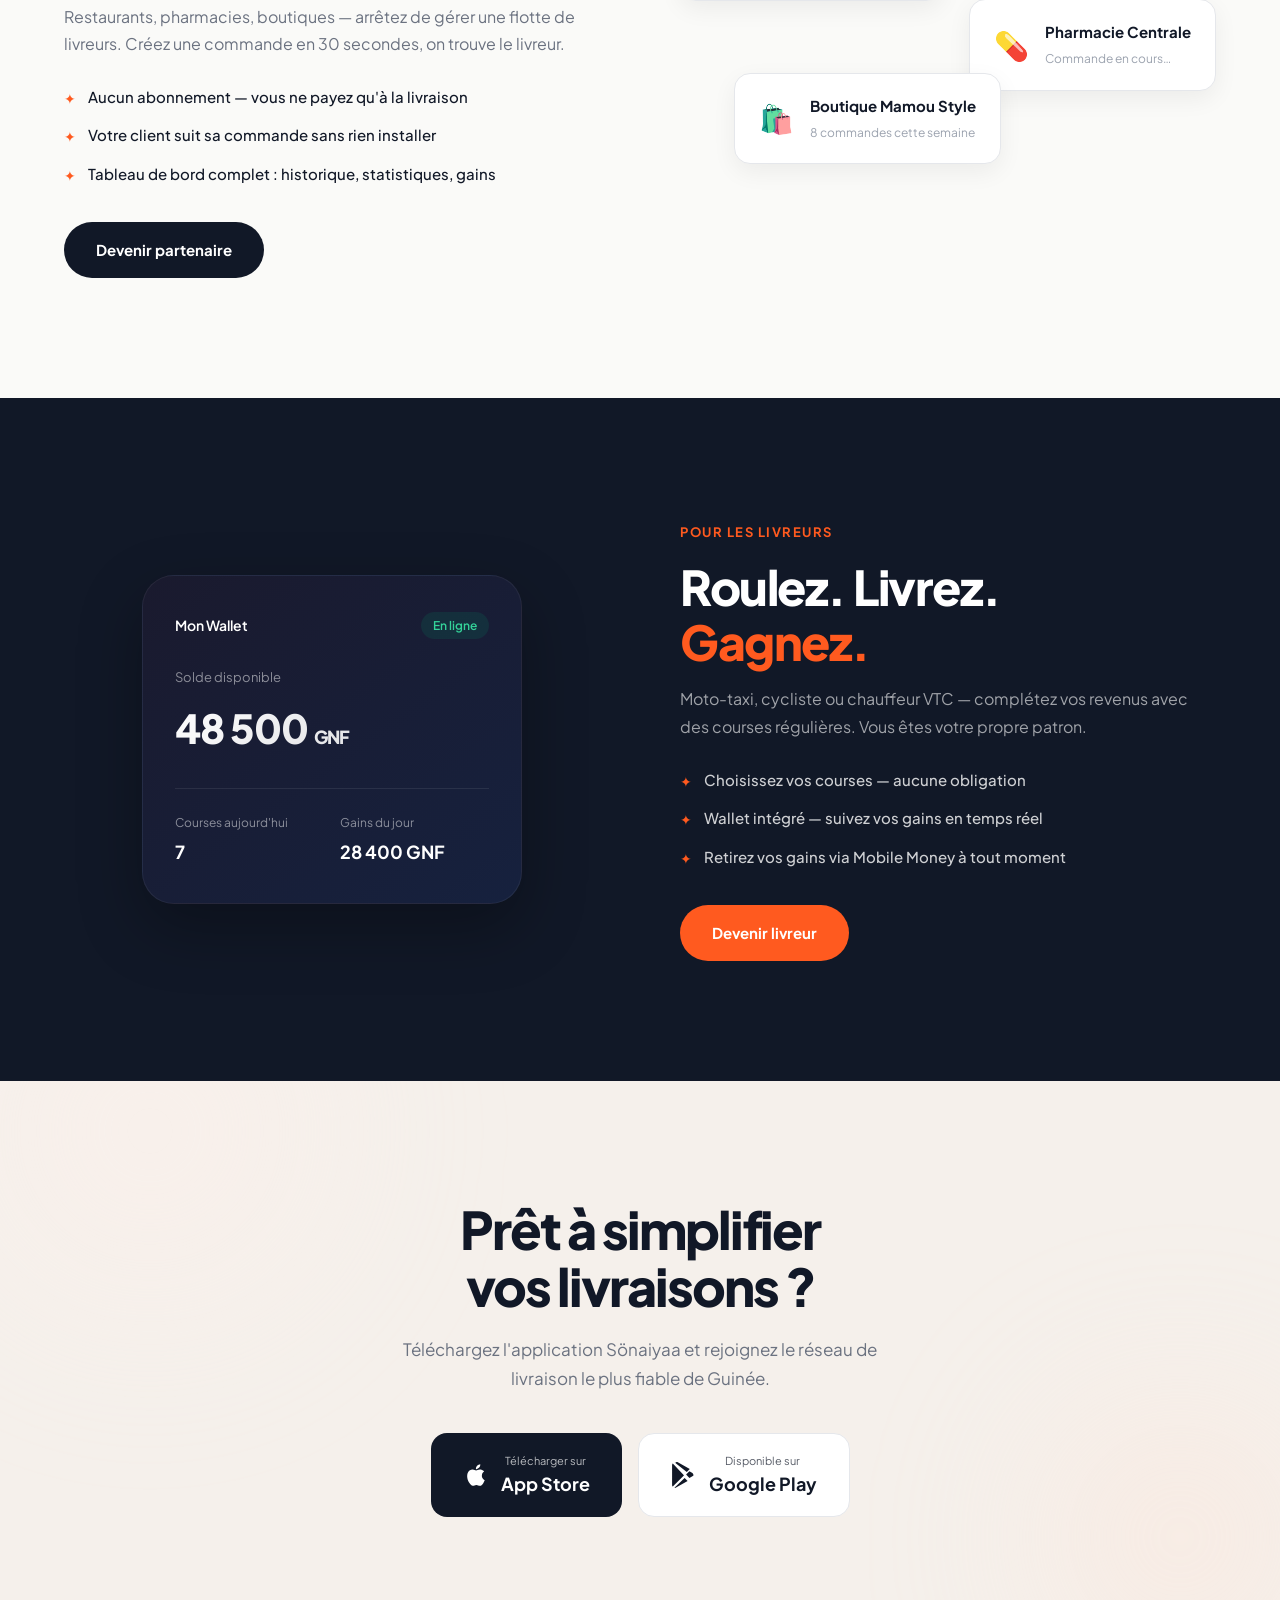
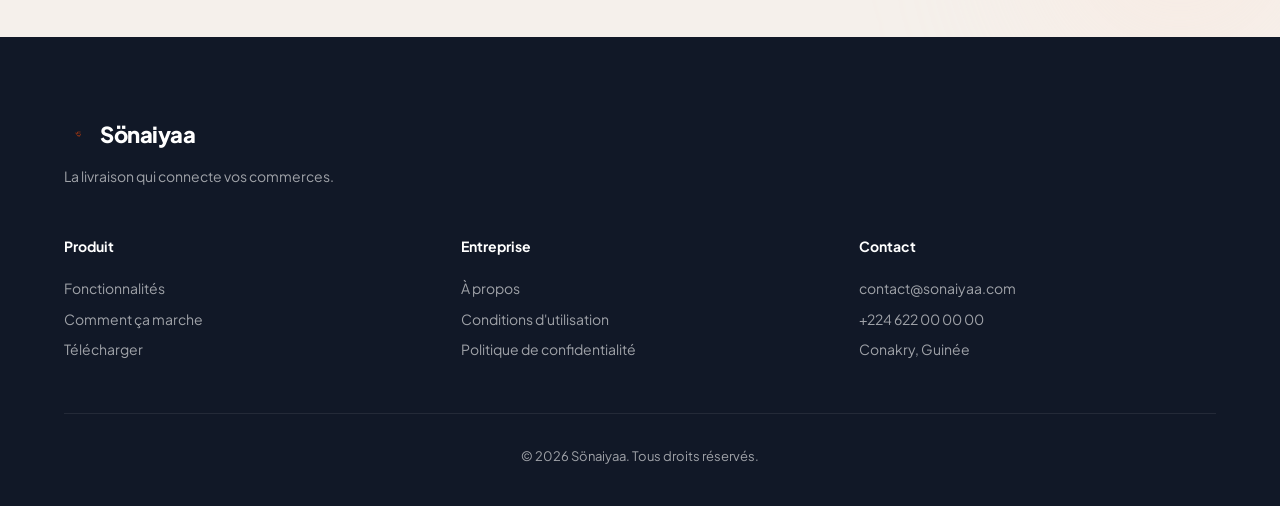
==== commit ad22208f: "add icon and logo" ====
--- a/index.html
+++ b/index.html
@@ -3,8 +3,92 @@
 <head>
   <meta charset="UTF-8">
   <meta name="viewport" content="width=device-width, initial-scale=1.0">
-  <title>Sönaiyaa — La livraison qui connecte vos commerces</title>
-  <meta name="description" content="Sönaiyaa connecte les commerces locaux à un réseau de livreurs indépendants. Suivi en temps réel, paiement Cash & Mobile Money. Disponible en Guinée.">
+
+  <!-- ─── SEO primaire ─────────────────────────────────── -->
+  <title>Sönaiyaa — Application de livraison à Conakry, Guinée</title>
+  <meta name="description" content="Sönaiyaa connecte les commerces de Conakry à des livreurs indépendants. Suivi GPS en temps réel, paiement Cash ou Mobile Money (Orange Money, MTN MoMo). Téléchargez l'app gratuitement.">
+  <meta name="keywords" content="livraison Conakry, livraison Guinée, application livraison, livreur Conakry, Orange Money livraison, MTN MoMo, Sönaiyaa">
+  <meta name="robots" content="index, follow">
+  <meta name="author" content="Sönaiyaa">
+  <link rel="canonical" href="https://sonaiyaa.fr/">
+
+  <!-- ─── Open Graph (WhatsApp, Facebook, LinkedIn) ────── -->
+  <meta property="og:type" content="website">
+  <meta property="og:url" content="https://sonaiyaa.fr/">
+  <meta property="og:title" content="Sönaiyaa — Application de livraison à Conakry">
+  <meta property="og:description" content="Connectez votre commerce à des livreurs vérifiés. Suivi en temps réel, Cash & Mobile Money. Disponible sur App Store et Google Play.">
+  <meta property="og:image" content="https://sonaiyaa.fr/img/og-preview.png">
+  <meta property="og:image:width" content="1200">
+  <meta property="og:image:height" content="630">
+  <meta property="og:site_name" content="Sönaiyaa">
+  <meta property="og:locale" content="fr_GN">
+
+  <!-- ─── Twitter / X Card ─────────────────────────────── -->
+  <meta name="twitter:card" content="summary_large_image">
+  <meta name="twitter:title" content="Sönaiyaa — Application de livraison à Conakry">
+  <meta name="twitter:description" content="Livraison rapide pour vos commerces à Conakry. Suivi GPS, Mobile Money, livreurs vérifiés.">
+  <meta name="twitter:image" content="https://sonaiyaa.fr/img/og-preview.png">
+
+  <!-- ─── Favicon ───────────────────────────────────────── -->
+  <link rel="icon" type="image/svg+xml" href="/favicon.svg">
+  <link rel="icon" type="image/png" sizes="32x32" href="/favicon-32x32.png">
+  <link rel="icon" type="image/png" sizes="16x16" href="/favicon-16x16.png">
+  <link rel="apple-touch-icon" sizes="180x180" href="/apple-touch-icon.png">
+  <meta name="theme-color" content="#FF5A1F">
+
+  <!-- ─── JSON-LD Structured Data ──────────────────────── -->
+  <script type="application/ld+json">
+  {
+    "@context": "https://schema.org",
+    "@graph": [
+      {
+        "@type": "Organization",
+        "@id": "https://sonaiyaa.fr/#organization",
+        "name": "Sönaiyaa",
+        "url": "https://sonaiyaa.fr",
+        "logo": "https://sonaiyaa.fr/img/logo.png",
+        "description": "Plateforme de livraison B2B2C connectant les commerces locaux de Conakry à des livreurs indépendants.",
+        "areaServed": {
+          "@type": "City",
+          "name": "Conakry",
+          "addressCountry": "GN"
+        },
+        "contactPoint": {
+          "@type": "ContactPoint",
+          "email": "contact@sonaiyaa.com",
+          "telephone": "+224622000000",
+          "contactType": "customer support",
+          "availableLanguage": "French"
+        }
+      },
+      {
+        "@type": "MobileApplication",
+        "name": "Sönaiyaa Partenaire",
+        "operatingSystem": "iOS, Android",
+        "applicationCategory": "BusinessApplication",
+        "description": "Application pour les commerces : créez des livraisons en 30 secondes, suivez vos livreurs en temps réel.",
+        "offers": {
+          "@type": "Offer",
+          "price": "0",
+          "priceCurrency": "GNF"
+        }
+      },
+      {
+        "@type": "MobileApplication",
+        "name": "Sönaiyaa Livreur",
+        "operatingSystem": "iOS, Android",
+        "applicationCategory": "BusinessApplication",
+        "description": "Application pour les livreurs : recevez des courses, gérez votre wallet et retirez vos gains via Mobile Money.",
+        "offers": {
+          "@type": "Offer",
+          "price": "0",
+          "priceCurrency": "GNF"
+        }
+      }
+    ]
+  }
+  </script>
+
   <link rel="preconnect" href="https://fonts.googleapis.com">
   <link rel="preconnect" href="https://fonts.gstatic.com" crossorigin>
   <link href="https://fonts.googleapis.com/css2?family=Plus+Jakarta+Sans:wght@400;500;600;700;800&display=swap" rel="stylesheet">
@@ -16,7 +100,7 @@
   <nav class="nav" id="nav">
     <div class="nav__inner">
       <a href="#" class="nav__logo">
-        <span class="nav__logo-dot"></span>
+        <img class="nav__logo-img" src="/img/branding/logo_mark.svg" alt="" aria-hidden="true">
         Sönaiyaa
       </a>
       <div class="nav__links" id="navLinks">
@@ -72,7 +156,7 @@
       </div>
       <div class="hero__visual">
         <div class="hero__phone-wrapper">
-          <img src="img/hero-phones.png" alt="Applications Sönaiyaa" class="hero__phones" loading="eager">
+          <img src="img/hero-phones.png" alt="Aperçu de l'application Sönaiyaa sur iPhone et Android" class="hero__phones" loading="eager" width="600" height="520" fetchpriority="high">
         </div>
       </div>
     </div>
@@ -326,7 +410,7 @@
     <div class="footer__inner">
       <div class="footer__brand">
         <a href="#" class="nav__logo">
-          <span class="nav__logo-dot"></span>
+          <img class="nav__logo-img nav__logo-img--light" src="/img/branding/logo_mark.svg" alt="" aria-hidden="true">
           Sönaiyaa
         </a>
         <p>La livraison qui connecte vos commerces.</p>
--- a/style.css
+++ b/style.css
@@ -70,6 +70,12 @@
   display: inline-block;
   box-shadow: 0 0 12px var(--accent-glow);
 }
+.nav__logo-img {
+  width: 28px; height: 28px;
+  display: inline-block;
+  filter: drop-shadow(0 0 12px var(--accent-glow));
+}
+.nav__logo-img--light { filter: none; }
 .nav__links {
   display: flex; gap: 32px;
 }
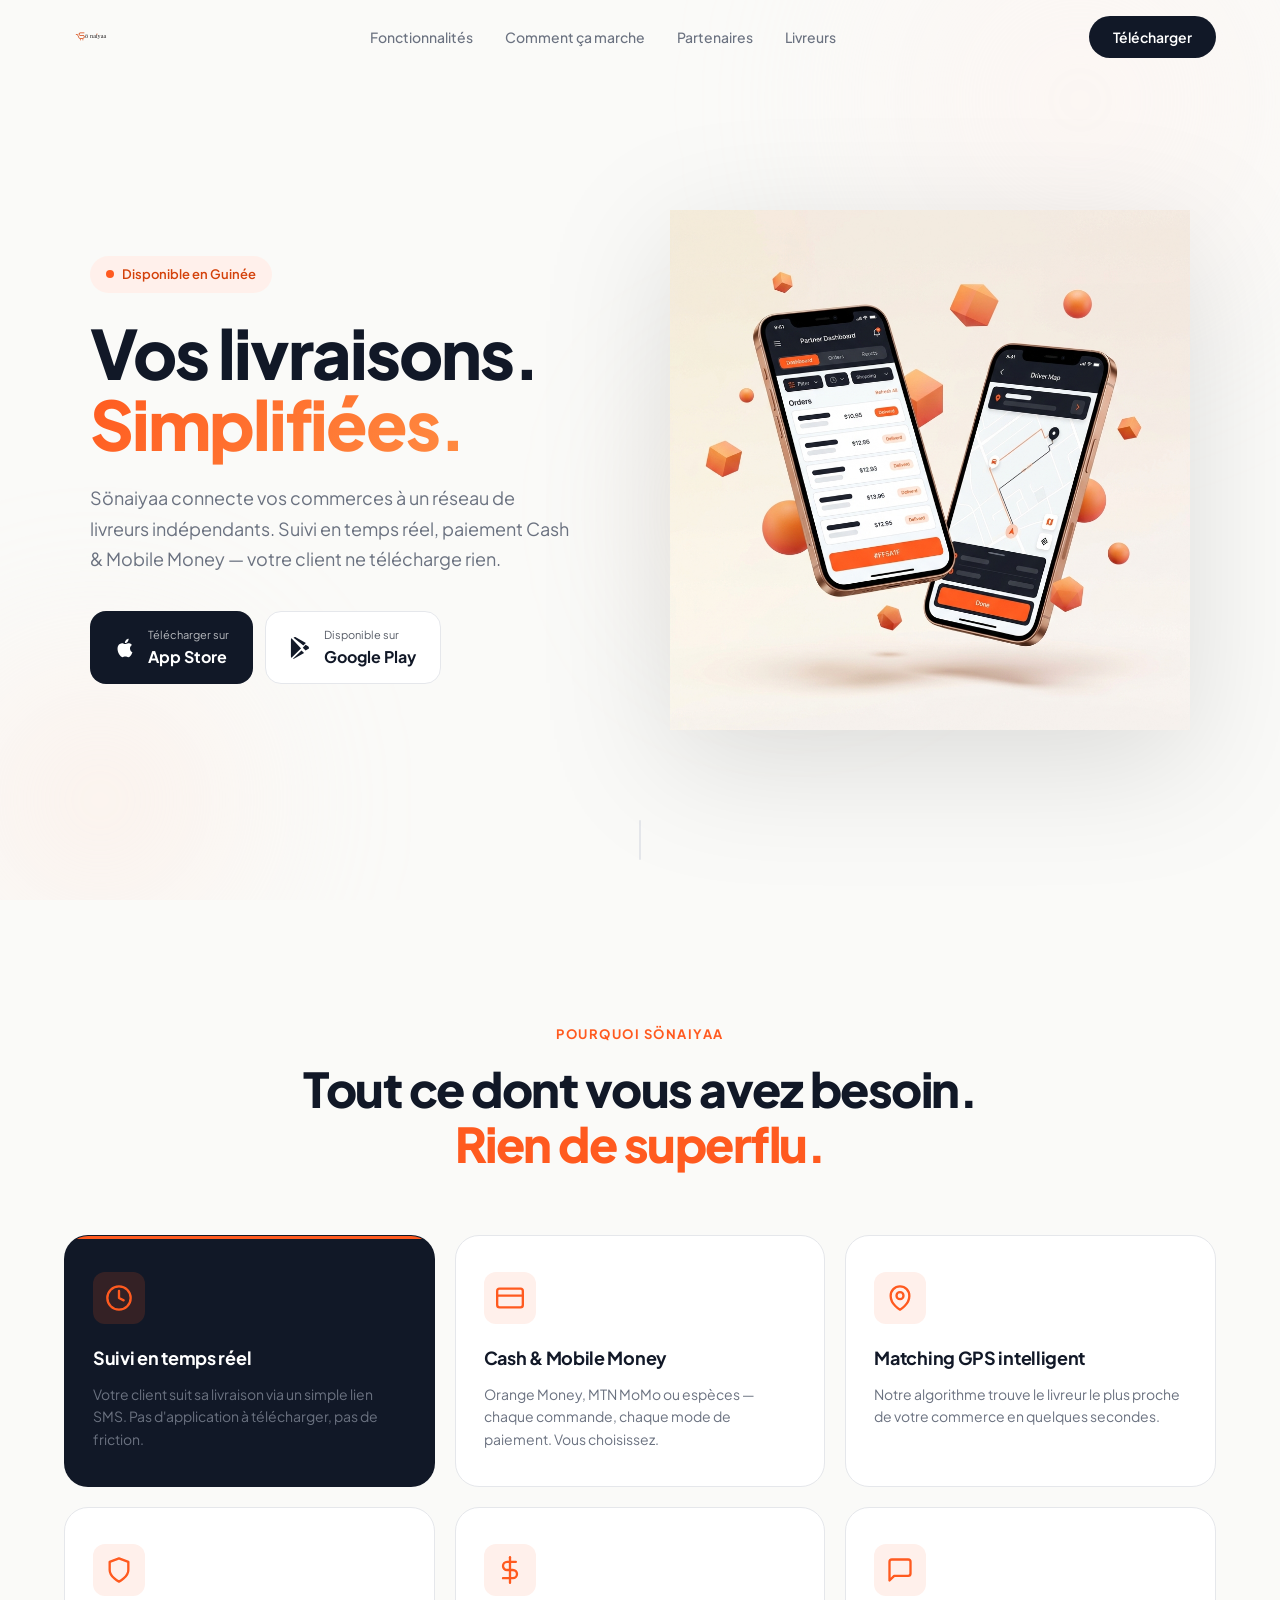
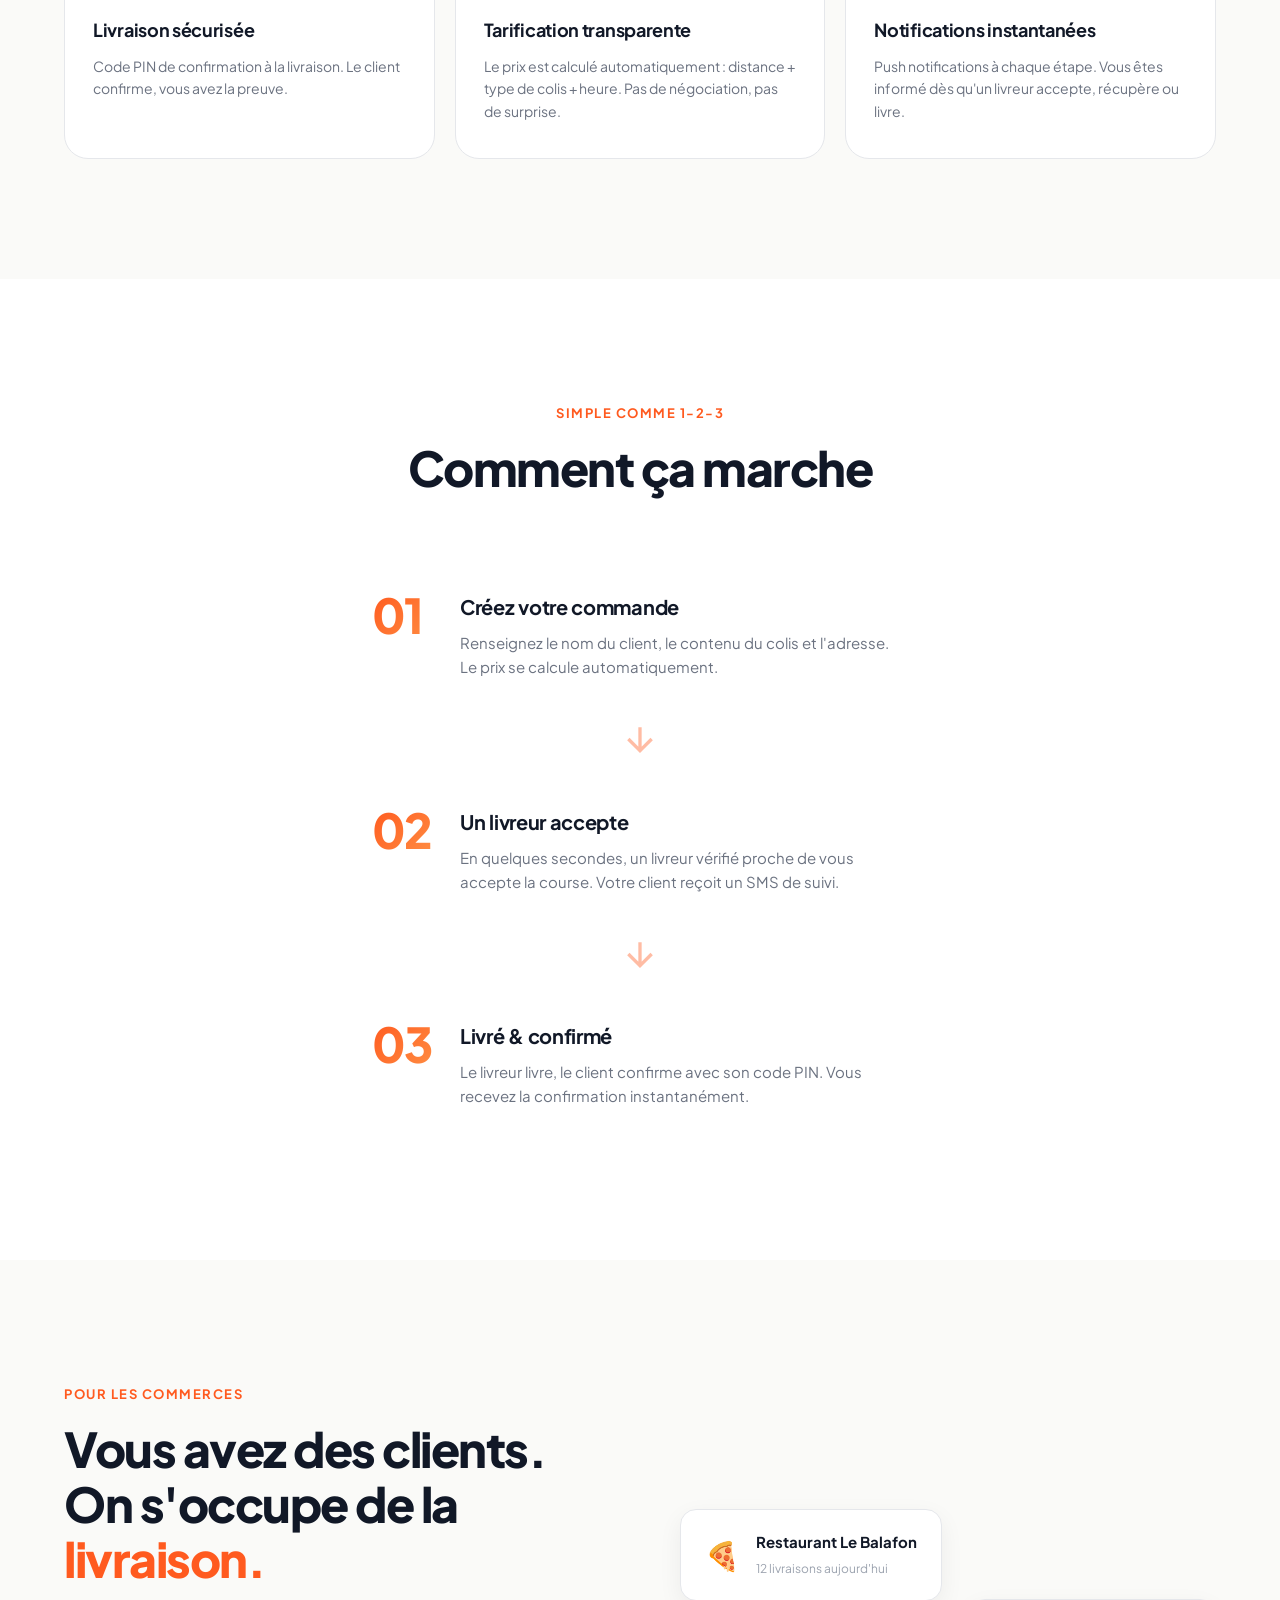
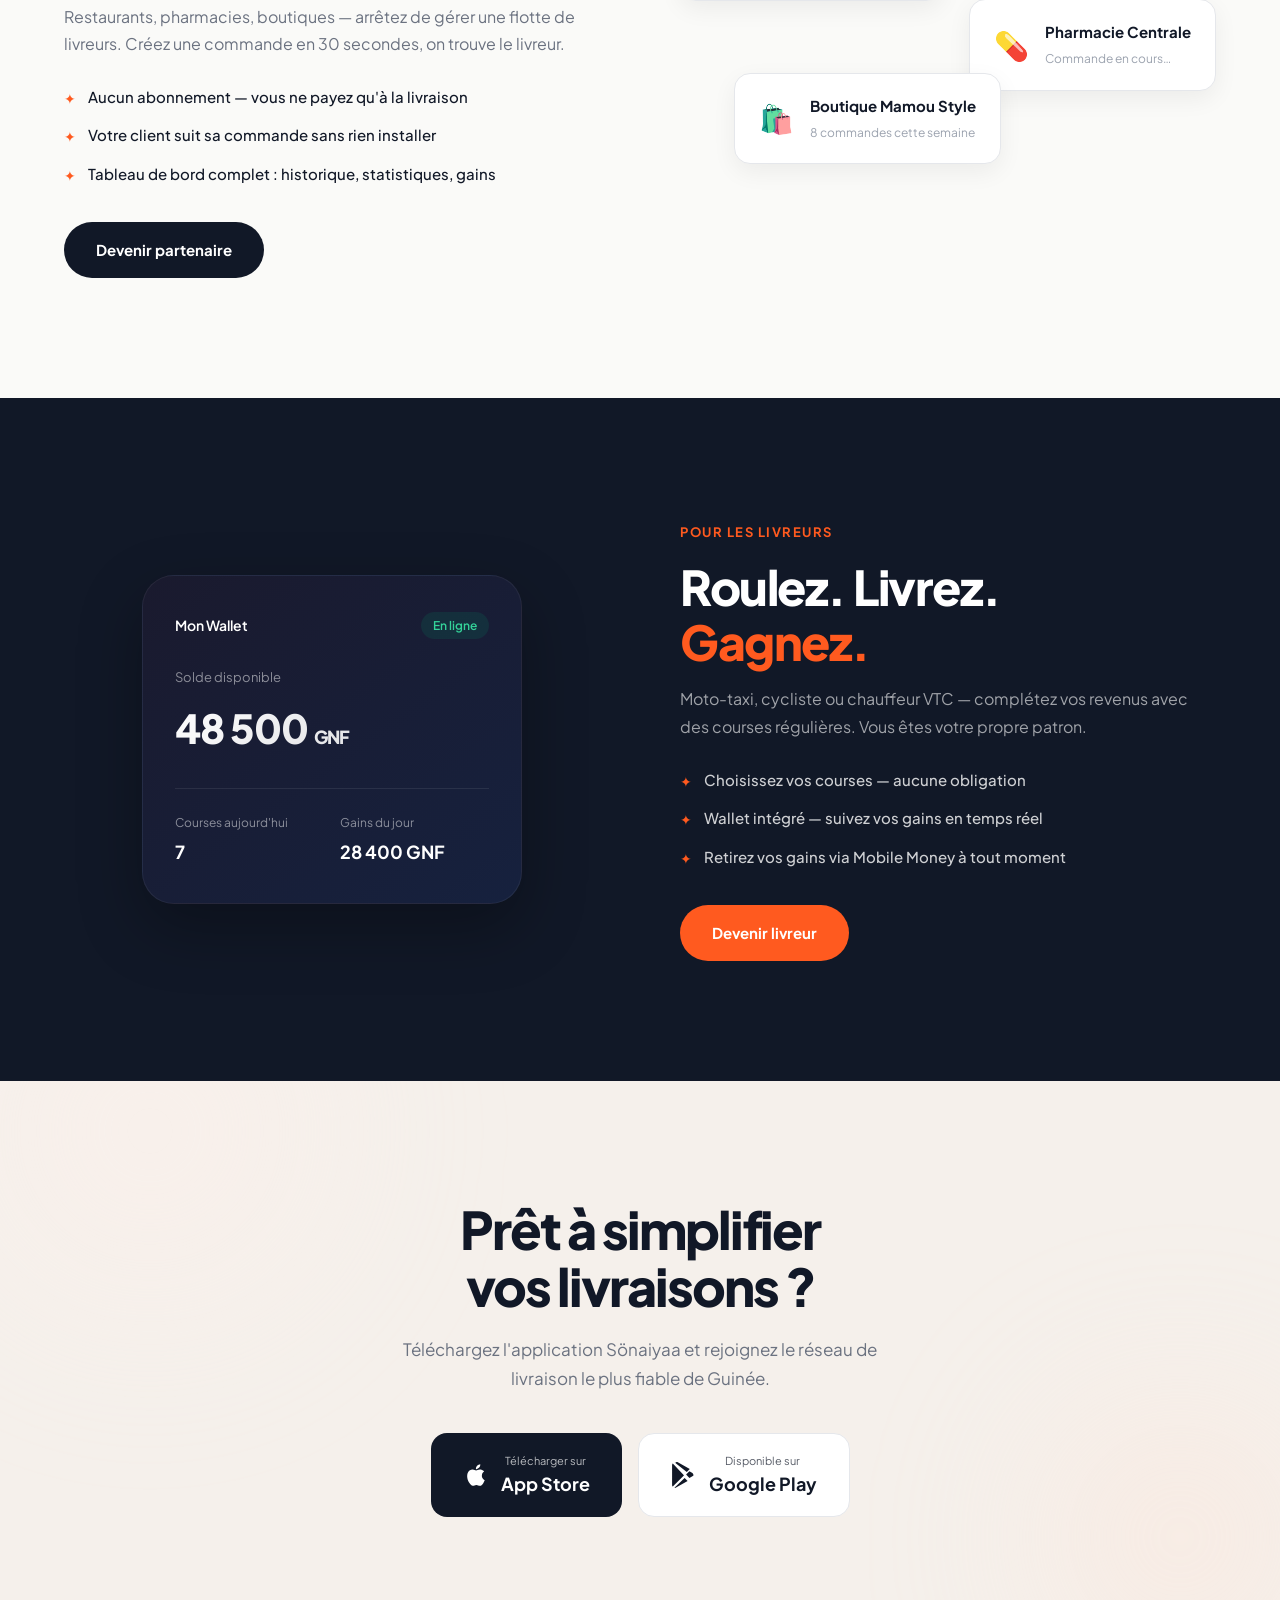
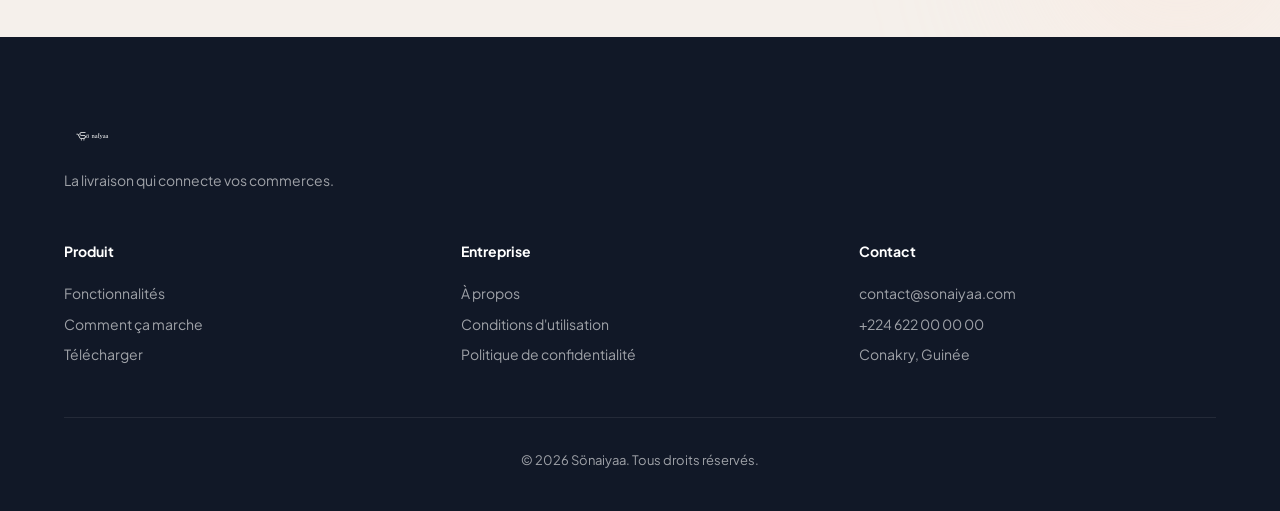
==== commit 34df9563: "fix: logo" ====
--- a/index.html
+++ b/index.html
@@ -99,9 +99,8 @@
   <!-- ─── NAV ─────────────────────────────────────────── -->
   <nav class="nav" id="nav">
     <div class="nav__inner">
-      <a href="#" class="nav__logo">
-        <img class="nav__logo-img" src="/img/branding/logo_mark.svg" alt="" aria-hidden="true">
-        Sönaiyaa
+      <a href="#" class="nav__logo" aria-label="Sönaiyaa">
+        <img class="nav__logo-full" src="/img/branding/logo_full.svg" alt="Sönaiyaa">
       </a>
       <div class="nav__links" id="navLinks">
         <a href="#features">Fonctionnalités</a>
@@ -409,9 +408,8 @@
   <footer class="footer">
     <div class="footer__inner">
       <div class="footer__brand">
-        <a href="#" class="nav__logo">
-          <img class="nav__logo-img nav__logo-img--light" src="/img/branding/logo_mark.svg" alt="" aria-hidden="true">
-          Sönaiyaa
+        <a href="#" class="nav__logo" aria-label="Sönaiyaa">
+          <img class="nav__logo-full nav__logo-full--invert" src="/img/branding/logo_full.svg" alt="Sönaiyaa">
         </a>
         <p>La livraison qui connecte vos commerces.</p>
       </div>
--- a/style.css
+++ b/style.css
@@ -76,6 +76,21 @@
   filter: drop-shadow(0 0 12px var(--accent-glow));
 }
 .nav__logo-img--light { filter: none; }
+
+.nav__logo-full {
+  height: 38px; width: auto;
+  display: block;
+  transition: height 0.4s cubic-bezier(0.16, 1, 0.3, 1);
+}
+.nav.scrolled .nav__logo-full { height: 32px; }
+.footer__brand .nav__logo-full { height: 40px; }
+.nav__logo-full--invert {
+  filter: brightness(0) invert(1);
+}
+@media (max-width: 600px) {
+  .nav__logo-full { height: 32px; }
+  .nav.scrolled .nav__logo-full { height: 28px; }
+}
 .nav__links {
   display: flex; gap: 32px;
 }
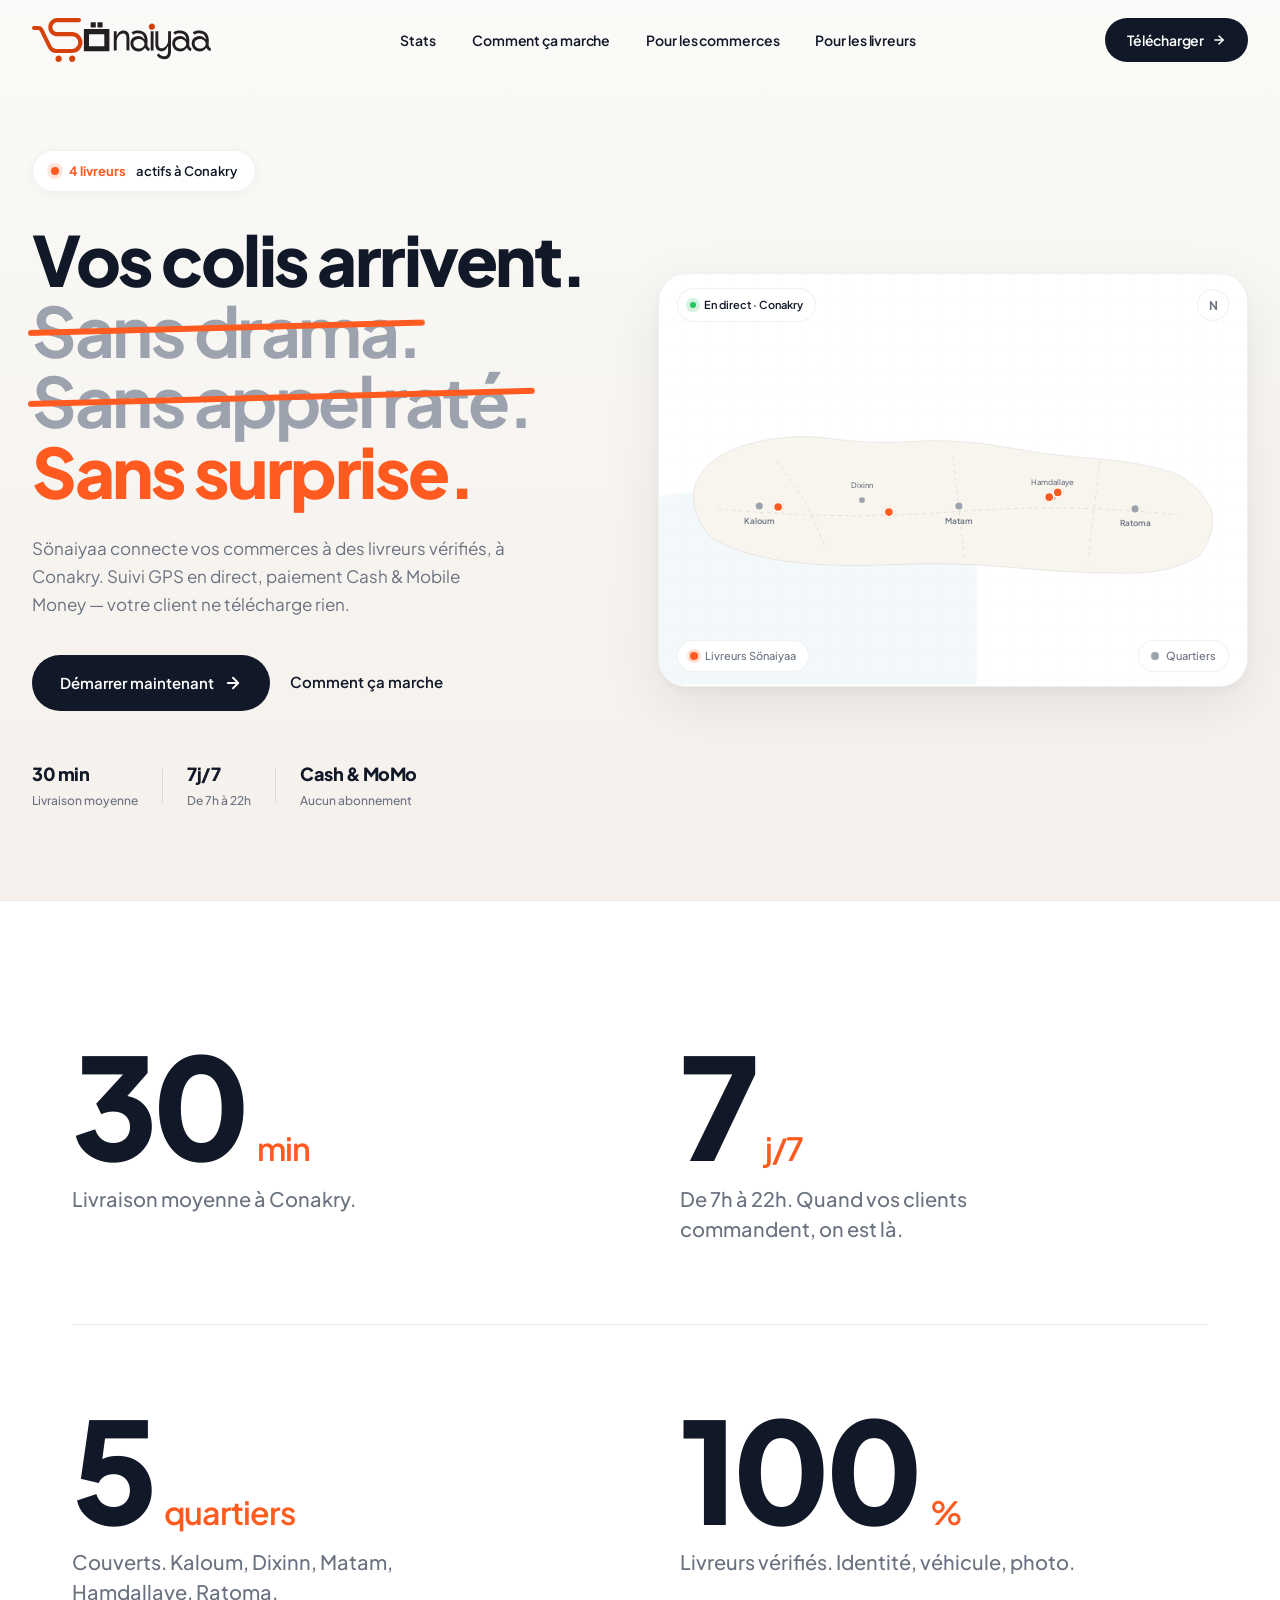
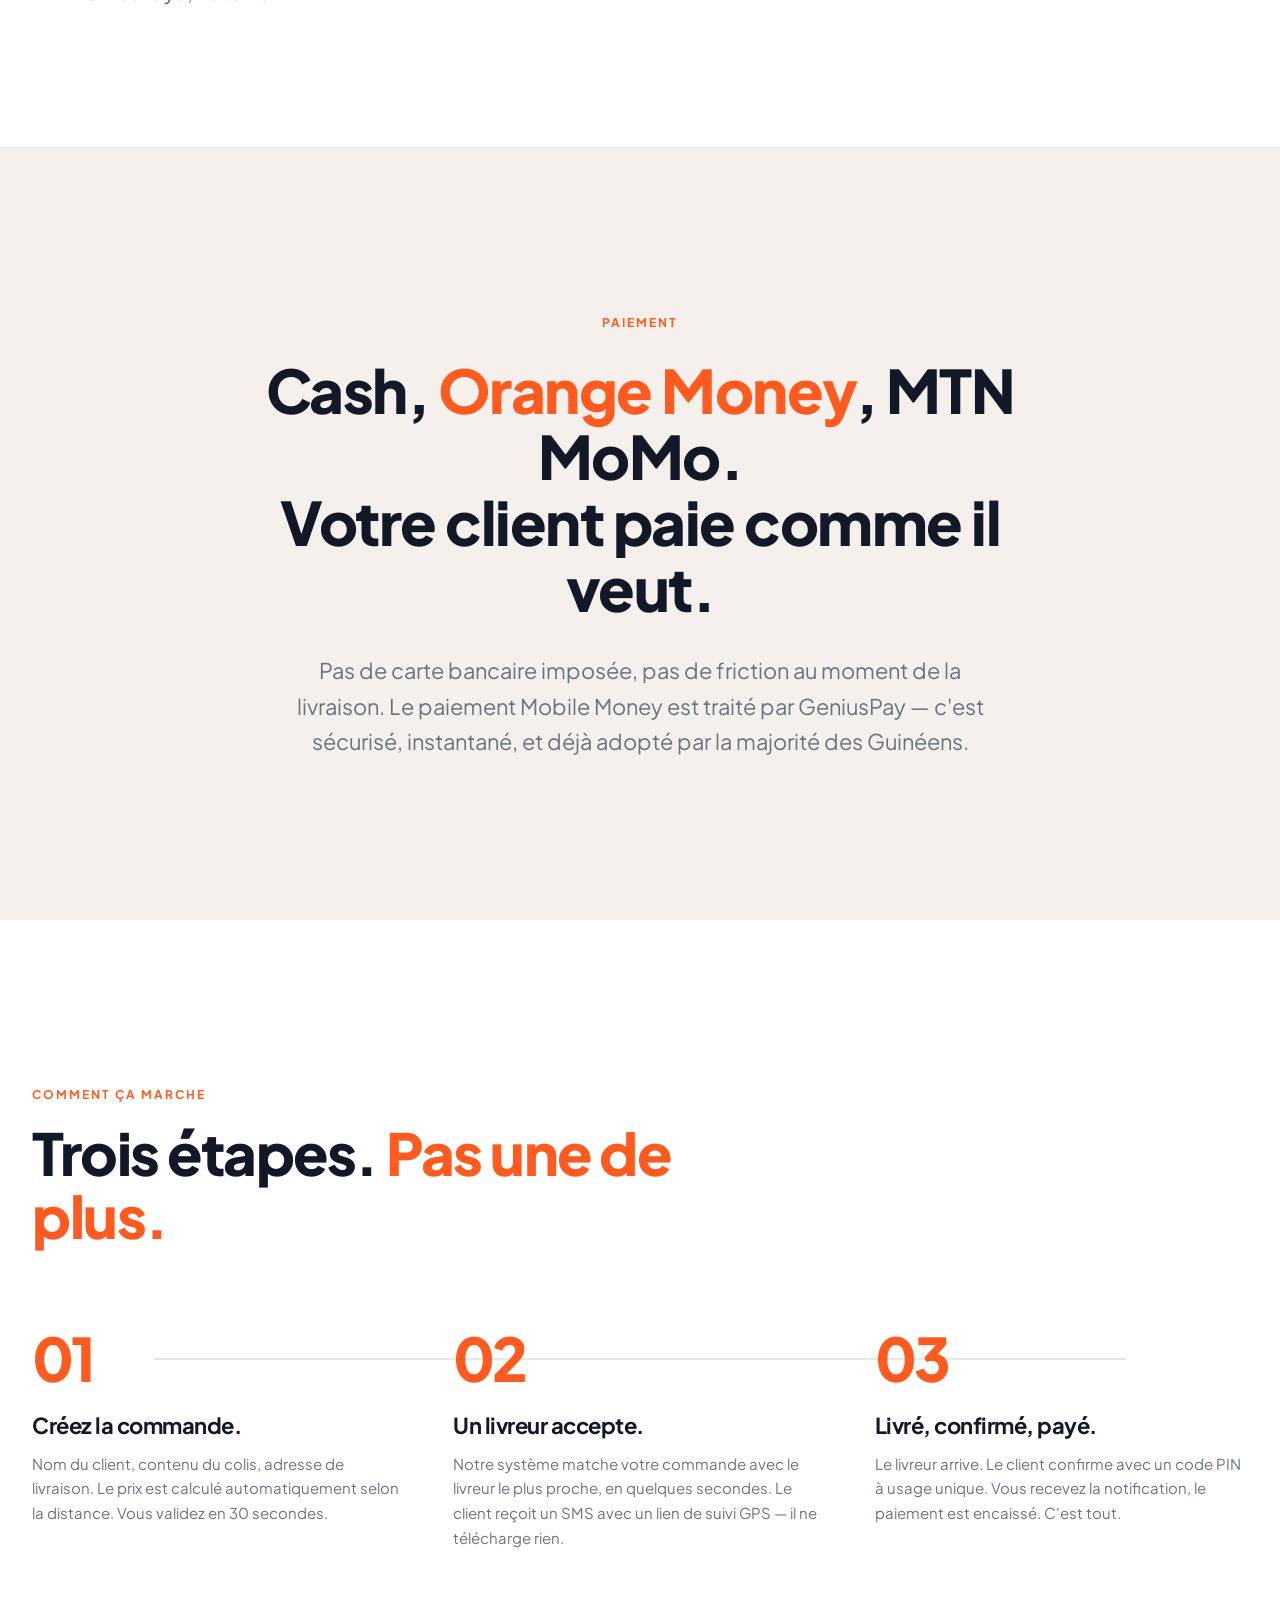
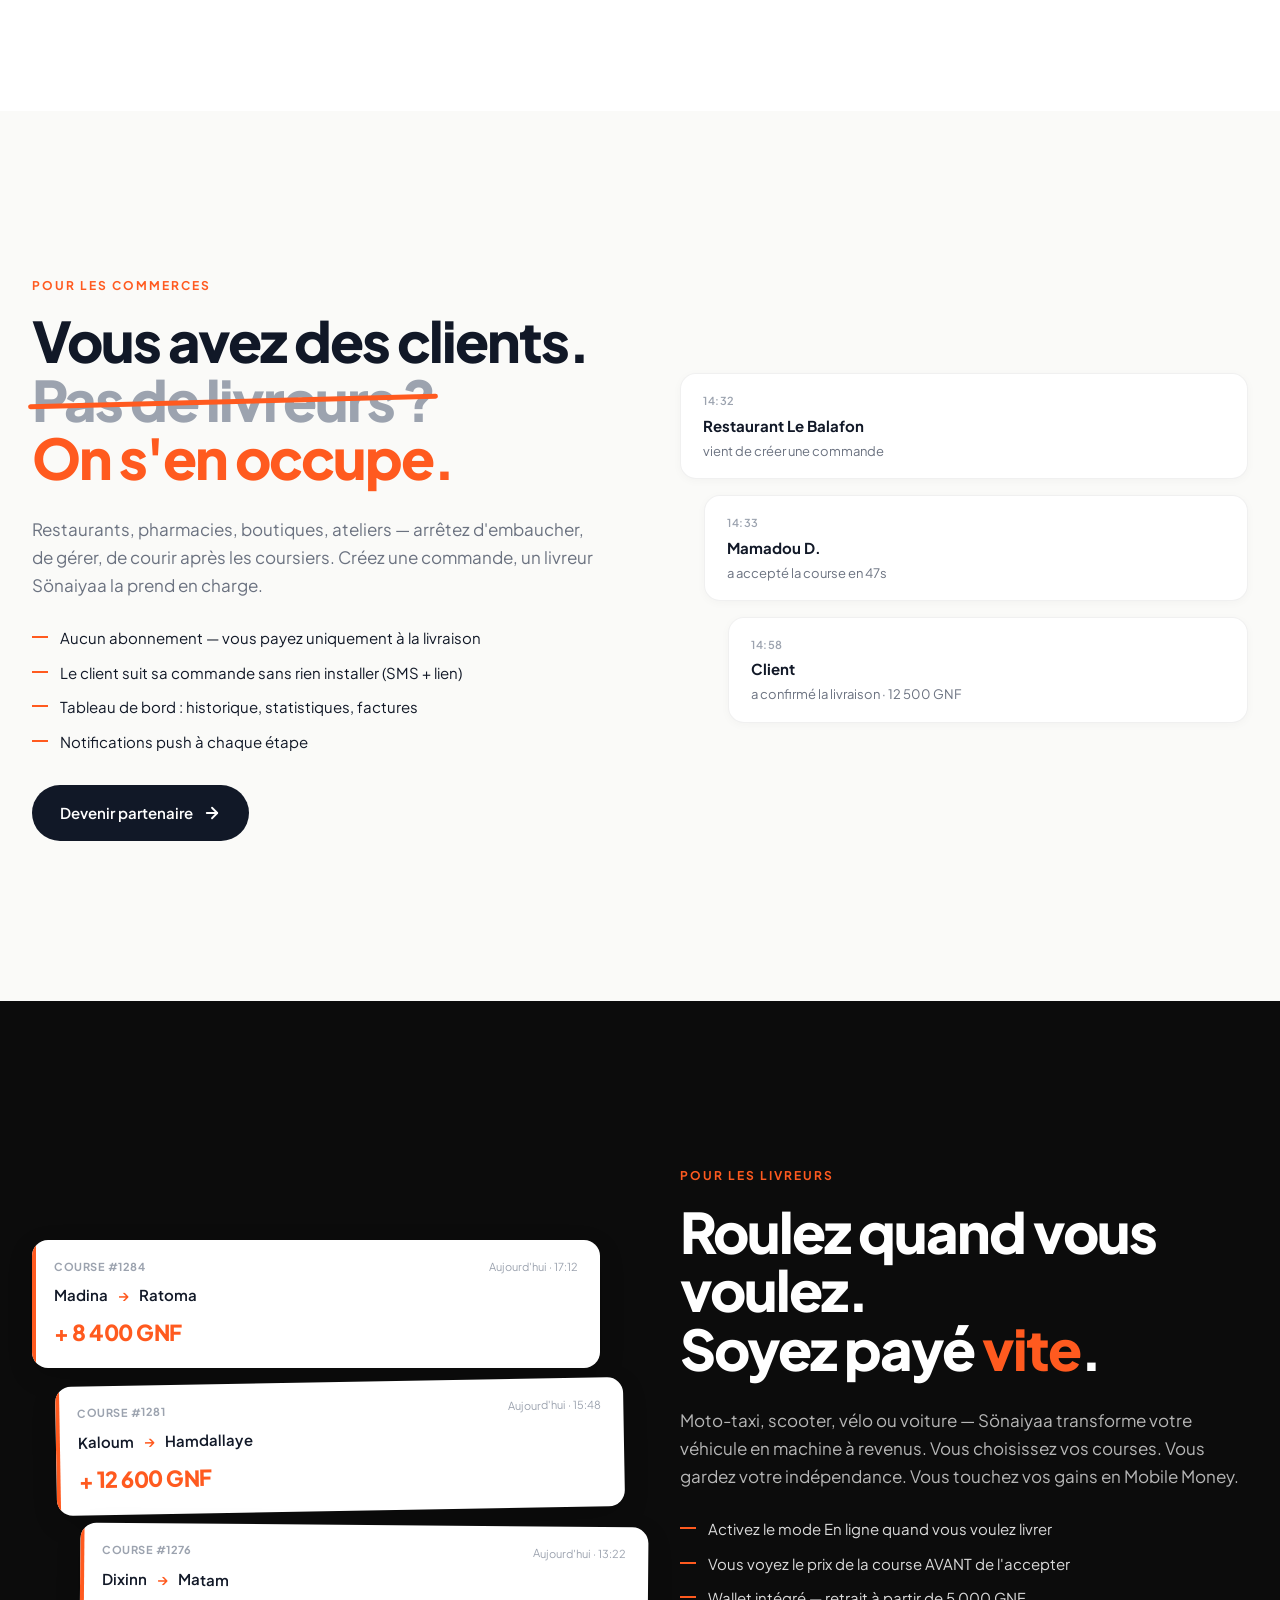
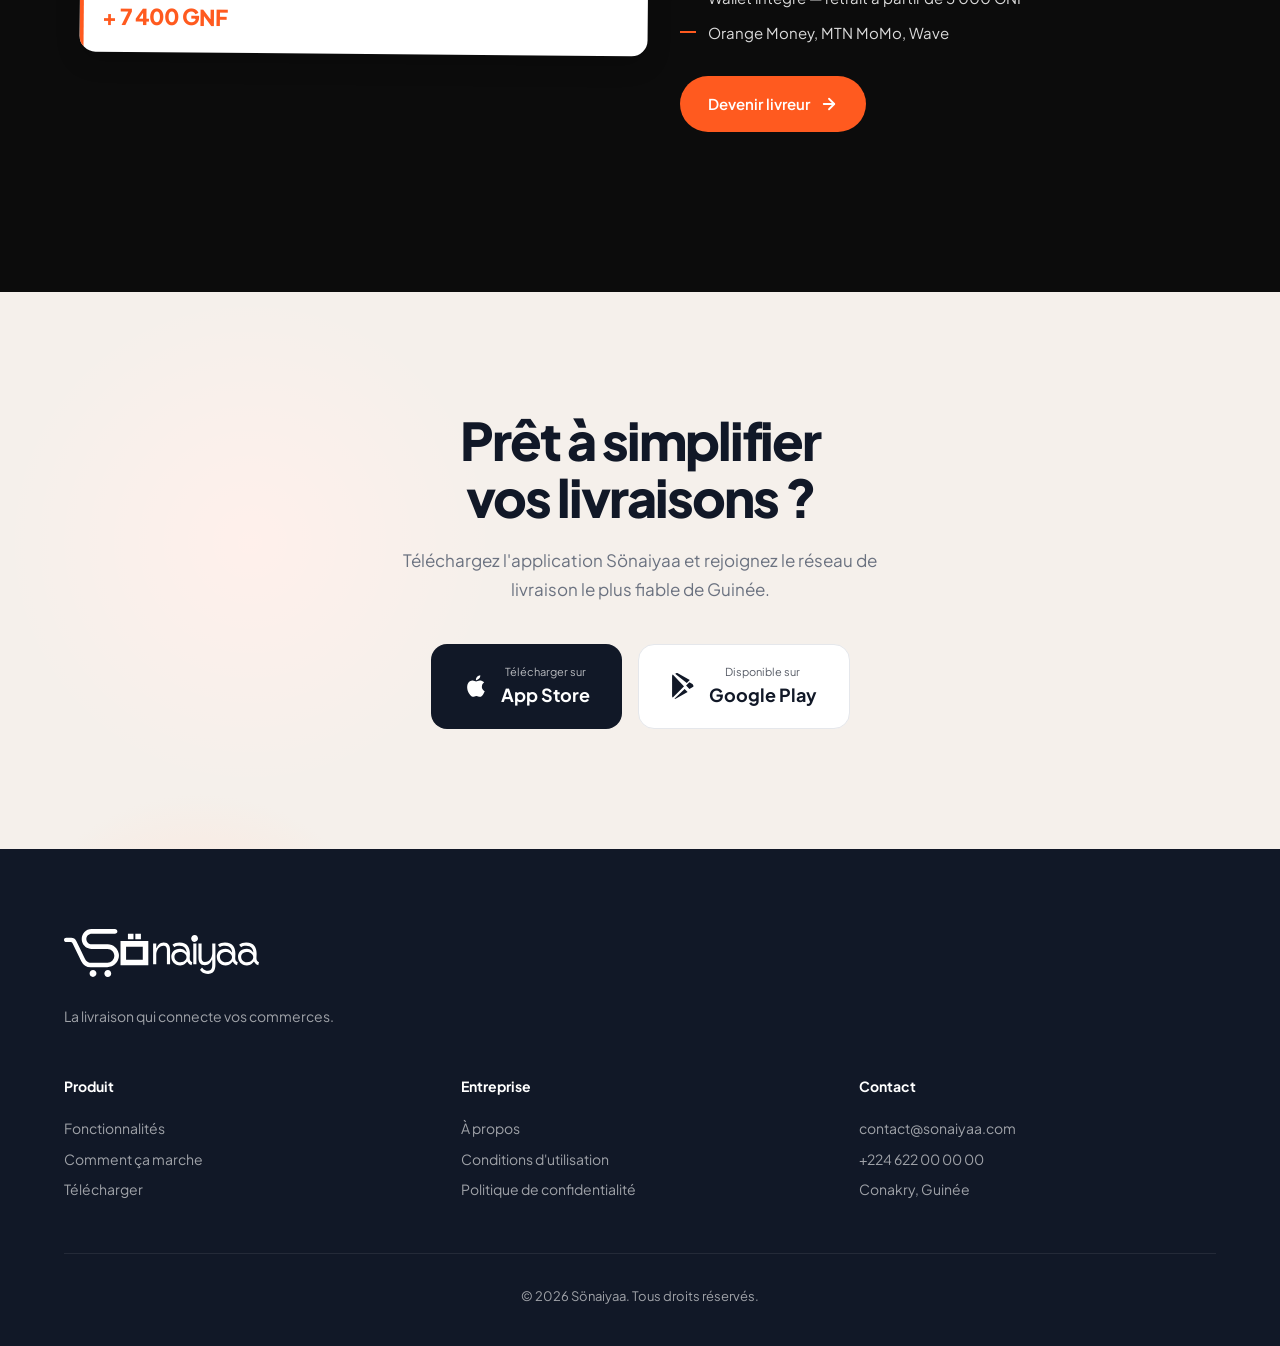
==== commit 5eb3d402: "fix: front" ====
--- a/index.html
+++ b/index.html
@@ -100,275 +100,363 @@
   <nav class="nav" id="nav">
     <div class="nav__inner">
       <a href="#" class="nav__logo" aria-label="Sönaiyaa">
-        <img class="nav__logo-full" src="/img/branding/logo_full.svg" alt="Sönaiyaa">
+        <img class="nav__logo-full" src="img/branding/logo_full.svg" alt="Sönaiyaa">
       </a>
       <div class="nav__links" id="navLinks">
-        <a href="#features">Fonctionnalités</a>
+        <a href="#features">Stats</a>
         <a href="#how">Comment ça marche</a>
-        <a href="#partners">Partenaires</a>
-        <a href="#drivers">Livreurs</a>
-      </div>
-      <a href="#download" class="nav__cta">Télécharger</a>
+        <a href="#partners">Pour les commerces</a>
+        <a href="#drivers">Pour les livreurs</a>
+      </div>
+      <a href="#download" class="nav__cta">
+        Télécharger
+        <svg width="14" height="14" viewBox="0 0 24 24" fill="none" stroke="currentColor" stroke-width="2.5" stroke-linecap="round" stroke-linejoin="round"><line x1="5" y1="12" x2="19" y2="12"/><polyline points="12 5 19 12 12 19"/></svg>
+      </a>
       <button class="nav__burger" id="burger" aria-label="Menu">
         <span></span><span></span><span></span>
       </button>
     </div>
   </nav>
 
-  <!-- ─── HERO ────────────────────────────────────────── -->
+  <!-- ─── HERO — Conakry en mouvement ─────────────────── -->
   <section class="hero">
-    <div class="hero__bg-shapes">
-      <div class="shape shape--1"></div>
-      <div class="shape shape--2"></div>
-      <div class="shape shape--3"></div>
-    </div>
     <div class="hero__inner">
+
+      <!-- Texte gauche -->
       <div class="hero__content">
         <div class="hero__badge">
           <span class="hero__badge-dot"></span>
-          Disponible en Guinée
+          <span id="liveCount">4 livreurs</span> actifs à Conakry
         </div>
         <h1 class="hero__title">
-          Vos livraisons.<br>
-          <span class="hero__title-accent">Simplifiées.</span>
+          Vos colis arrivent.<br>
+          <span class="hero__title-strike">Sans drama.</span><br>
+          <span class="hero__title-strike">Sans appel raté.</span><br>
+          <span class="hero__title-accent">Sans surprise.</span>
         </h1>
         <p class="hero__subtitle">
-          Sönaiyaa connecte vos commerces à un réseau de livreurs indépendants. 
-          Suivi en temps réel, paiement Cash & Mobile Money — votre client ne télécharge rien.
+          Sönaiyaa connecte vos commerces à des livreurs vérifiés, à Conakry. Suivi GPS en direct,
+          paiement Cash &amp; Mobile Money — votre client ne télécharge rien.
         </p>
         <div class="hero__ctas">
-          <a href="#" class="store-btn store-btn--apple" aria-label="Télécharger sur l'App Store">
-            <svg viewBox="0 0 24 24" fill="currentColor" width="22" height="22"><path d="M18.71 19.5c-.83 1.24-1.71 2.45-3.05 2.47-1.34.03-1.77-.79-3.29-.79-1.53 0-2 .77-3.27.82-1.31.05-2.3-1.32-3.14-2.53C4.25 17 2.94 12.45 4.7 9.39c.87-1.52 2.43-2.48 4.12-2.51 1.28-.02 2.5.87 3.29.87.78 0 2.26-1.07 3.8-.91.65.03 2.47.26 3.64 1.98-.09.06-2.17 1.28-2.15 3.81.03 3.02 2.65 4.03 2.68 4.04-.03.07-.42 1.44-1.38 2.83M13 3.5c.73-.83 1.94-1.46 2.94-1.5.13 1.17-.34 2.35-1.04 3.19-.69.85-1.83 1.51-2.95 1.42-.15-1.15.41-2.35 1.05-3.11z"/></svg>
-            <div>
-              <small>Télécharger sur</small>
-              <strong>App Store</strong>
-            </div>
+          <a href="#download" class="hero__cta-primary">
+            Démarrer maintenant
+            <svg width="18" height="18" viewBox="0 0 24 24" fill="none" stroke="currentColor" stroke-width="2.4" stroke-linecap="round" stroke-linejoin="round"><line x1="5" y1="12" x2="19" y2="12"/><polyline points="12 5 19 12 12 19"/></svg>
           </a>
-          <a href="#" class="store-btn store-btn--google" aria-label="Télécharger sur Google Play">
-            <svg viewBox="0 0 24 24" fill="currentColor" width="22" height="22"><path d="M3.18 23.76c.17.09.37.14.57.13.19 0 .37-.05.53-.14l11.06-6.21-2.77-2.77L3.18 23.76zM1.57 1.36C1.22 1.7 1 2.22 1 2.87v18.27c0 .65.22 1.17.57 1.51l.08.08 10.24-10.24v-.24L1.65 1.28l-.08.08zM20.16 10.35L17 8.56l-3.06 3.06L17 14.67l3.16-1.78c.9-.51.9-1.34 0-1.85v-.69zM3.18.24L14.57 9.22l2.77-2.77L6.28.24C5.9.01 5.49-.06 5.13.05c-.36.11-.67.34-.88.65l-.07-.07-.06.07L3.18.24z"/></svg>
-            <div>
-              <small>Disponible sur</small>
-              <strong>Google Play</strong>
-            </div>
-          </a>
-        </div>
-      </div>
-      <div class="hero__visual">
-        <div class="hero__phone-wrapper">
-          <img src="img/hero-phones.png" alt="Aperçu de l'application Sönaiyaa sur iPhone et Android" class="hero__phones" loading="eager" width="600" height="520" fetchpriority="high">
-        </div>
-      </div>
-    </div>
-    <div class="hero__scroll-cue">
-      <div class="hero__scroll-line"></div>
-    </div>
-  </section>
-
-
-
-
-  <!-- ─── FEATURES ────────────────────────────────────── -->
-  <section class="features" id="features">
-    <div class="section__inner">
-      <div class="section__header">
-        <span class="section__tag">Pourquoi Sönaiyaa</span>
-        <h2 class="section__title">Tout ce dont vous avez besoin.<br><span class="text-accent">Rien de superflu.</span></h2>
-      </div>
-      <div class="features__grid">
-
-        <div class="feature-card feature-card--highlight">
-          <div class="feature-card__icon">
-            <svg width="28" height="28" viewBox="0 0 24 24" fill="none" stroke="currentColor" stroke-width="2" stroke-linecap="round" stroke-linejoin="round"><circle cx="12" cy="12" r="10"/><path d="M12 6v6l4 2"/></svg>
-          </div>
-          <h3>Suivi en temps réel</h3>
-          <p>Votre client suit sa livraison via un simple lien SMS. Pas d'application à télécharger, pas de friction.</p>
-        </div>
-
-        <div class="feature-card">
-          <div class="feature-card__icon">
-            <svg width="28" height="28" viewBox="0 0 24 24" fill="none" stroke="currentColor" stroke-width="2" stroke-linecap="round" stroke-linejoin="round"><rect x="1" y="4" width="22" height="16" rx="2" ry="2"/><line x1="1" y1="10" x2="23" y2="10"/></svg>
-          </div>
-          <h3>Cash & Mobile Money</h3>
-          <p>Orange Money, MTN MoMo ou espèces — chaque commande, chaque mode de paiement. Vous choisissez.</p>
-        </div>
-
-        <div class="feature-card">
-          <div class="feature-card__icon">
-            <svg width="28" height="28" viewBox="0 0 24 24" fill="none" stroke="currentColor" stroke-width="2" stroke-linecap="round" stroke-linejoin="round"><path d="M12 22s-8-4.5-8-11.8A8 8 0 0 1 12 2a8 8 0 0 1 8 8.2c0 7.3-8 11.8-8 11.8z"/><circle cx="12" cy="10" r="3"/></svg>
-          </div>
-          <h3>Matching GPS intelligent</h3>
-          <p>Notre algorithme trouve le livreur le plus proche de votre commerce en quelques secondes.</p>
-        </div>
-
-        <div class="feature-card">
-          <div class="feature-card__icon">
-            <svg width="28" height="28" viewBox="0 0 24 24" fill="none" stroke="currentColor" stroke-width="2" stroke-linecap="round" stroke-linejoin="round"><path d="M12 22s8-4 8-10V5l-8-3-8 3v7c0 6 8 10 8 10z"/></svg>
-          </div>
-          <h3>Livraison sécurisée</h3>
-          <p>Code PIN de confirmation à la livraison. Le client confirme, vous avez la preuve.</p>
-        </div>
-
-        <div class="feature-card">
-          <div class="feature-card__icon">
-            <svg width="28" height="28" viewBox="0 0 24 24" fill="none" stroke="currentColor" stroke-width="2" stroke-linecap="round" stroke-linejoin="round"><line x1="12" y1="1" x2="12" y2="23"/><path d="M17 5H9.5a3.5 3.5 0 0 0 0 7h5a3.5 3.5 0 0 1 0 7H6"/></svg>
-          </div>
-          <h3>Tarification transparente</h3>
-          <p>Le prix est calculé automatiquement : distance + type de colis + heure. Pas de négociation, pas de surprise.</p>
-        </div>
-
-        <div class="feature-card">
-          <div class="feature-card__icon">
-            <svg width="28" height="28" viewBox="0 0 24 24" fill="none" stroke="currentColor" stroke-width="2" stroke-linecap="round" stroke-linejoin="round"><path d="M21 15a2 2 0 0 1-2 2H7l-4 4V5a2 2 0 0 1 2-2h14a2 2 0 0 1 2 2z"/></svg>
-          </div>
-          <h3>Notifications instantanées</h3>
-          <p>Push notifications à chaque étape. Vous êtes informé dès qu'un livreur accepte, récupère ou livre.</p>
-        </div>
-
-      </div>
-    </div>
-  </section>
-
-  <!-- ─── HOW IT WORKS ────────────────────────────────── -->
+          <a href="#how" class="hero__cta-ghost">Comment ça marche</a>
+        </div>
+        <div class="hero__meta">
+          <div class="hero__meta-item">
+            <strong>30 min</strong>
+            <span>Livraison moyenne</span>
+          </div>
+          <div class="hero__meta-divider"></div>
+          <div class="hero__meta-item">
+            <strong>7j/7</strong>
+            <span>De 7h à 22h</span>
+          </div>
+          <div class="hero__meta-divider"></div>
+          <div class="hero__meta-item">
+            <strong>Cash &amp; MoMo</strong>
+            <span>Aucun abonnement</span>
+          </div>
+        </div>
+      </div>
+
+      <!-- Carte live droite -->
+      <div class="hero__map" aria-hidden="true">
+        <div class="map__top">
+          <div class="map__live">
+            <span class="map__live-dot"></span>
+            <span>En direct · Conakry</span>
+          </div>
+          <div class="map__compass">N</div>
+        </div>
+
+        <svg class="map__svg" viewBox="0 0 1000 700" preserveAspectRatio="xMidYMid meet" role="img" aria-labelledby="mapTitle">
+          <title id="mapTitle">Carte stylisée de Conakry avec livreurs Sönaiyaa actifs</title>
+
+          <defs>
+            <!-- Grille en arrière-plan -->
+            <pattern id="grid" width="40" height="40" patternUnits="userSpaceOnUse">
+              <path d="M 40 0 L 0 0 0 40" fill="none" stroke="rgba(0,0,0,0.04)" stroke-width="1"/>
+            </pattern>
+            <!-- Glow orange pour les markers livreurs -->
+            <radialGradient id="livreurGlow">
+              <stop offset="0%" stop-color="#FF5A1F" stop-opacity="0.5"/>
+              <stop offset="100%" stop-color="#FF5A1F" stop-opacity="0"/>
+            </radialGradient>
+          </defs>
+
+          <!-- Fond grille -->
+          <rect width="1000" height="700" fill="url(#grid)"/>
+
+          <!-- Océan (gauche/sud) -->
+          <path d="M 0 380 Q 80 360 180 380 Q 280 405 380 395 Q 460 388 540 410 L 540 700 L 0 700 Z"
+                fill="#EBF4F8" opacity="0.6"/>
+
+          <!-- Forme stylisée de Conakry (péninsule orientée est-ouest) -->
+          <path class="map__land" d="
+            M 60 360
+            Q 80 310 150 290
+            Q 220 270 290 280
+            Q 360 290 430 285
+            Q 510 280 590 295
+            Q 670 310 750 315
+            Q 820 320 880 340
+            Q 920 360 940 400
+            Q 950 440 920 480
+            Q 870 510 800 510
+            Q 700 510 600 500
+            Q 500 490 400 495
+            Q 300 500 220 490
+            Q 140 480 90 450
+            Q 50 410 60 360 Z"
+            fill="#F8F4EE" stroke="rgba(0,0,0,0.08)" stroke-width="1.5"/>
+
+          <!-- Routes principales (axes) -->
+          <g class="map__roads" fill="none" stroke="rgba(0,0,0,0.10)" stroke-width="1.5" stroke-dasharray="6 6">
+            <path d="M 100 400 Q 300 420 500 405 Q 700 390 880 410"/>
+            <path d="M 200 320 Q 250 380 280 460"/>
+            <path d="M 500 310 Q 510 400 520 490"/>
+            <path d="M 750 320 Q 740 400 730 490"/>
+          </g>
+
+          <!-- Quartiers principaux -->
+          <g class="map__quartiers">
+            <g class="quartier" data-cx="170" data-cy="395">
+              <circle cx="170" cy="395" r="6" fill="#9CA3AF"/>
+              <text x="170" y="425" text-anchor="middle" font-family="Plus Jakarta Sans" font-size="14" font-weight="600" fill="#6B7280">Kaloum</text>
+            </g>
+            <g class="quartier" data-cx="345" data-cy="385">
+              <circle cx="345" cy="385" r="5" fill="#9CA3AF"/>
+              <text x="345" y="365" text-anchor="middle" font-family="Plus Jakarta Sans" font-size="13" font-weight="500" fill="#6B7280">Dixinn</text>
+            </g>
+            <g class="quartier" data-cx="510" data-cy="395">
+              <circle cx="510" cy="395" r="6" fill="#9CA3AF"/>
+              <text x="510" y="425" text-anchor="middle" font-family="Plus Jakarta Sans" font-size="14" font-weight="600" fill="#6B7280">Matam</text>
+            </g>
+            <g class="quartier" data-cx="670" data-cy="380">
+              <circle cx="670" cy="380" r="5" fill="#9CA3AF"/>
+              <text x="670" y="360" text-anchor="middle" font-family="Plus Jakarta Sans" font-size="13" font-weight="500" fill="#6B7280">Hamdallaye</text>
+            </g>
+            <g class="quartier" data-cx="810" data-cy="400">
+              <circle cx="810" cy="400" r="6" fill="#9CA3AF"/>
+              <text x="810" y="430" text-anchor="middle" font-family="Plus Jakarta Sans" font-size="14" font-weight="600" fill="#6B7280">Ratoma</text>
+            </g>
+          </g>
+
+          <!-- Conteneur livreurs (rempli par JS) -->
+          <g class="map__livreurs" id="mapLivreurs"></g>
+        </svg>
+
+        <div class="map__bottom">
+          <div class="map__legend">
+            <span class="map__legend-dot map__legend-dot--livreur"></span> Livreurs Sönaiyaa
+          </div>
+          <div class="map__legend">
+            <span class="map__legend-dot map__legend-dot--quartier"></span> Quartiers
+          </div>
+        </div>
+      </div>
+
+    </div>
+  </section>
+
+
+
+
+  <!-- ─── BIG STATS — pas de cards, juste de la typo ─── -->
+  <section class="bigstats" id="features">
+    <div class="bigstats__inner">
+      <div class="bigstats__row">
+        <div class="bigstat">
+          <div class="bigstat__number">30<span class="bigstat__unit">min</span></div>
+          <p class="bigstat__label">Livraison moyenne à Conakry.</p>
+        </div>
+        <div class="bigstat">
+          <div class="bigstat__number">7<span class="bigstat__unit">j/7</span></div>
+          <p class="bigstat__label">De 7h à 22h. Quand vos clients commandent, on est là.</p>
+        </div>
+      </div>
+      <div class="bigstats__row">
+        <div class="bigstat">
+          <div class="bigstat__number">5<span class="bigstat__unit">quartiers</span></div>
+          <p class="bigstat__label">Couverts. Kaloum, Dixinn, Matam, Hamdallaye, Ratoma.</p>
+        </div>
+        <div class="bigstat">
+          <div class="bigstat__number">100<span class="bigstat__unit">%</span></div>
+          <p class="bigstat__label">Livreurs vérifiés. Identité, véhicule, photo.</p>
+        </div>
+      </div>
+    </div>
+  </section>
+
+  <!-- ─── EDITORIAL — Cash & Mobile Money + Sans installation ─── -->
+  <section class="editorial editorial--alt">
+    <div class="editorial__inner">
+      <div class="editorial__eyebrow">Paiement</div>
+      <h2 class="editorial__title">
+        Cash, <span class="editorial__accent">Orange Money</span>, MTN MoMo. <br>
+        Votre client paie comme il veut.
+      </h2>
+      <p class="editorial__lead">
+        Pas de carte bancaire imposée, pas de friction au moment de la livraison.
+        Le paiement Mobile Money est traité par GeniusPay — c'est sécurisé,
+        instantané, et déjà adopté par la majorité des Guinéens.
+      </p>
+    </div>
+  </section>
+
+  <!-- ─── HOW IT WORKS — timeline horizontale sans cards ─── -->
   <section class="how" id="how">
-    <div class="section__inner">
-      <div class="section__header">
-        <span class="section__tag">Simple comme 1-2-3</span>
-        <h2 class="section__title">Comment ça marche</h2>
-      </div>
-      <div class="how__steps">
-
-        <div class="how__step">
-          <div class="how__step-number">01</div>
-          <div class="how__step-content">
-            <h3>Créez votre commande</h3>
-            <p>Renseignez le nom du client, le contenu du colis et l'adresse. Le prix se calcule automatiquement.</p>
-          </div>
-        </div>
-
-        <div class="how__step-connector">
-          <svg width="40" height="40" viewBox="0 0 24 24" fill="none" stroke="var(--accent)" stroke-width="2"><path d="M12 5v14M19 12l-7 7-7-7"/></svg>
-        </div>
-
-        <div class="how__step">
-          <div class="how__step-number">02</div>
-          <div class="how__step-content">
-            <h3>Un livreur accepte</h3>
-            <p>En quelques secondes, un livreur vérifié proche de vous accepte la course. Votre client reçoit un SMS de suivi.</p>
-          </div>
-        </div>
-
-        <div class="how__step-connector">
-          <svg width="40" height="40" viewBox="0 0 24 24" fill="none" stroke="var(--accent)" stroke-width="2"><path d="M12 5v14M19 12l-7 7-7-7"/></svg>
-        </div>
-
-        <div class="how__step">
-          <div class="how__step-number">03</div>
-          <div class="how__step-content">
-            <h3>Livré & confirmé</h3>
-            <p>Le livreur livre, le client confirme avec son code PIN. Vous recevez la confirmation instantanément.</p>
-          </div>
-        </div>
-
-      </div>
-    </div>
-  </section>
-
-  <!-- ─── PARTNERS SECTION ────────────────────────────── -->
-  <section class="audience" id="partners">
-    <div class="section__inner">
-      <div class="audience__grid">
-        <div class="audience__content">
-          <span class="section__tag">Pour les commerces</span>
-          <h2 class="section__title">Vous avez des clients.<br>On s'occupe de la <span class="text-accent">livraison.</span></h2>
-          <p class="audience__desc">Restaurants, pharmacies, boutiques — arrêtez de gérer une flotte de livreurs. Créez une commande en 30 secondes, on trouve le livreur.</p>
-          <ul class="audience__list">
-            <li>
-              <span class="audience__list-icon">✦</span>
-              Aucun abonnement — vous ne payez qu'à la livraison
-            </li>
-            <li>
-              <span class="audience__list-icon">✦</span>
-              Votre client suit sa commande sans rien installer
-            </li>
-            <li>
-              <span class="audience__list-icon">✦</span>
-              Tableau de bord complet : historique, statistiques, gains
-            </li>
-          </ul>
-          <a href="#download" class="btn btn--primary">Devenir partenaire</a>
-        </div>
-        <div class="audience__visual">
-          <div class="audience__card audience__card--1">
-            <div class="audience__card-icon">🍕</div>
-            <div>
-              <strong>Restaurant Le Balafon</strong>
-              <small>12 livraisons aujourd'hui</small>
-            </div>
-          </div>
-          <div class="audience__card audience__card--2">
-            <div class="audience__card-icon">💊</div>
-            <div>
-              <strong>Pharmacie Centrale</strong>
-              <small>Commande en cours…</small>
-            </div>
-          </div>
-          <div class="audience__card audience__card--3">
-            <div class="audience__card-icon">🛍️</div>
-            <div>
-              <strong>Boutique Mamou Style</strong>
-              <small>8 commandes cette semaine</small>
-            </div>
-          </div>
-        </div>
-      </div>
-    </div>
-  </section>
-
-  <!-- ─── DRIVERS SECTION ─────────────────────────────── -->
-  <section class="audience audience--dark" id="drivers">
-    <div class="section__inner">
-      <div class="audience__grid audience__grid--reverse">
-        <div class="audience__content">
-          <span class="section__tag section__tag--light">Pour les livreurs</span>
-          <h2 class="section__title section__title--light">Roulez. Livrez.<br><span class="text-accent">Gagnez.</span></h2>
-          <p class="audience__desc audience__desc--light">Moto-taxi, cycliste ou chauffeur VTC — complétez vos revenus avec des courses régulières. Vous êtes votre propre patron.</p>
-          <ul class="audience__list audience__list--light">
-            <li>
-              <span class="audience__list-icon">✦</span>
-              Choisissez vos courses — aucune obligation
-            </li>
-            <li>
-              <span class="audience__list-icon">✦</span>
-              Wallet intégré — suivez vos gains en temps réel
-            </li>
-            <li>
-              <span class="audience__list-icon">✦</span>
-              Retirez vos gains via Mobile Money à tout moment
-            </li>
-          </ul>
-          <a href="#download" class="btn btn--accent">Devenir livreur</a>
-        </div>
-        <div class="audience__visual">
-          <div class="wallet-preview">
-            <div class="wallet-preview__header">
-              <span>Mon Wallet</span>
-              <span class="wallet-preview__badge">En ligne</span>
-            </div>
-            <div class="wallet-preview__balance">
-              <small>Solde disponible</small>
-              <div class="wallet-preview__amount">48 500 <span>GNF</span></div>
-            </div>
-            <div class="wallet-preview__stats">
-              <div>
-                <small>Courses aujourd'hui</small>
-                <strong>7</strong>
-              </div>
-              <div>
-                <small>Gains du jour</small>
-                <strong>28 400 GNF</strong>
-              </div>
-            </div>
-          </div>
+    <div class="how__inner">
+      <div class="how__header">
+        <div class="how__eyebrow">Comment ça marche</div>
+        <h2 class="how__title">Trois étapes. <span class="text-accent">Pas une de plus.</span></h2>
+      </div>
+      <ol class="how__list">
+        <li class="how__item">
+          <div class="how__num">01</div>
+          <h3 class="how__step-title">Créez la commande.</h3>
+          <p class="how__step-desc">
+            Nom du client, contenu du colis, adresse de livraison.
+            Le prix est calculé automatiquement selon la distance.
+            Vous validez en 30 secondes.
+          </p>
+        </li>
+        <li class="how__item">
+          <div class="how__num">02</div>
+          <h3 class="how__step-title">Un livreur accepte.</h3>
+          <p class="how__step-desc">
+            Notre système matche votre commande avec le livreur le plus
+            proche, en quelques secondes. Le client reçoit un SMS avec
+            un lien de suivi GPS — il ne télécharge rien.
+          </p>
+        </li>
+        <li class="how__item">
+          <div class="how__num">03</div>
+          <h3 class="how__step-title">Livré, confirmé, payé.</h3>
+          <p class="how__step-desc">
+            Le livreur arrive. Le client confirme avec un code PIN à
+            usage unique. Vous recevez la notification, le paiement
+            est encaissé. C'est tout.
+          </p>
+        </li>
+      </ol>
+    </div>
+  </section>
+
+  <!-- ─── PARTENAIRES — split éditorial ─── -->
+  <section class="split" id="partners">
+    <div class="split__inner">
+      <div class="split__text">
+        <div class="split__eyebrow">Pour les commerces</div>
+        <h2 class="split__title">
+          Vous avez des clients.<br>
+          <span class="split__line-strike">Pas de livreurs ?</span><br>
+          <span class="text-accent">On s'en occupe.</span>
+        </h2>
+        <p class="split__lead">
+          Restaurants, pharmacies, boutiques, ateliers — arrêtez d'embaucher,
+          de gérer, de courir après les coursiers. Créez une commande,
+          un livreur Sönaiyaa la prend en charge.
+        </p>
+        <ul class="split__bullets">
+          <li>Aucun abonnement — vous payez uniquement à la livraison</li>
+          <li>Le client suit sa commande sans rien installer (SMS + lien)</li>
+          <li>Tableau de bord : historique, statistiques, factures</li>
+          <li>Notifications push à chaque étape</li>
+        </ul>
+        <a href="#download" class="split__cta">
+          Devenir partenaire
+          <svg width="18" height="18" viewBox="0 0 24 24" fill="none" stroke="currentColor" stroke-width="2.4" stroke-linecap="round" stroke-linejoin="round"><line x1="5" y1="12" x2="19" y2="12"/><polyline points="12 5 19 12 12 19"/></svg>
+        </a>
+      </div>
+      <div class="split__visual split__visual--partner">
+        <!-- Démo flux UX éditorial : 3 lignes texte façon "tweet thread" -->
+        <div class="quote-line quote-line--1">
+          <span class="quote-time">14:32</span>
+          <span class="quote-name">Restaurant Le Balafon</span>
+          <span class="quote-action">vient de créer une commande</span>
+        </div>
+        <div class="quote-line quote-line--2">
+          <span class="quote-time">14:33</span>
+          <span class="quote-name">Mamadou D.</span>
+          <span class="quote-action">a accepté la course en 47s</span>
+        </div>
+        <div class="quote-line quote-line--3">
+          <span class="quote-time">14:58</span>
+          <span class="quote-name">Client</span>
+          <span class="quote-action">a confirmé la livraison · 12 500 GNF</span>
+        </div>
+        <div class="quote-line-pulse" aria-hidden="true"></div>
+      </div>
+    </div>
+  </section>
+
+  <!-- ─── LIVREURS — split éditorial dark ─── -->
+  <section class="split split--dark" id="drivers">
+    <div class="split__inner split__inner--reverse">
+      <div class="split__text">
+        <div class="split__eyebrow split__eyebrow--light">Pour les livreurs</div>
+        <h2 class="split__title split__title--light">
+          Roulez quand vous voulez.<br>
+          Soyez payé <span class="text-accent">vite</span>.
+        </h2>
+        <p class="split__lead split__lead--light">
+          Moto-taxi, scooter, vélo ou voiture — Sönaiyaa transforme votre véhicule
+          en machine à revenus. Vous choisissez vos courses. Vous gardez votre
+          indépendance. Vous touchez vos gains en Mobile Money.
+        </p>
+        <ul class="split__bullets split__bullets--light">
+          <li>Activez le mode En ligne quand vous voulez livrer</li>
+          <li>Vous voyez le prix de la course AVANT de l'accepter</li>
+          <li>Wallet intégré — retrait à partir de 5 000 GNF</li>
+          <li>Orange Money, MTN MoMo, Wave</li>
+        </ul>
+        <a href="#download" class="split__cta split__cta--accent">
+          Devenir livreur
+          <svg width="18" height="18" viewBox="0 0 24 24" fill="none" stroke="currentColor" stroke-width="2.4" stroke-linecap="round" stroke-linejoin="round"><line x1="5" y1="12" x2="19" y2="12"/><polyline points="12 5 19 12 12 19"/></svg>
+        </a>
+      </div>
+      <div class="split__visual split__visual--driver">
+        <!-- Trois "tickets" de gains empilés façon receipts -->
+        <div class="ticket ticket--1">
+          <div class="ticket__top">
+            <span class="ticket__label">Course #1284</span>
+            <span class="ticket__time">Aujourd'hui · 17:12</span>
+          </div>
+          <div class="ticket__route">
+            <span class="ticket__from">Madina</span>
+            <span class="ticket__arrow">→</span>
+            <span class="ticket__to">Ratoma</span>
+          </div>
+          <div class="ticket__amount">+ 8 400 GNF</div>
+        </div>
+        <div class="ticket ticket--2">
+          <div class="ticket__top">
+            <span class="ticket__label">Course #1281</span>
+            <span class="ticket__time">Aujourd'hui · 15:48</span>
+          </div>
+          <div class="ticket__route">
+            <span class="ticket__from">Kaloum</span>
+            <span class="ticket__arrow">→</span>
+            <span class="ticket__to">Hamdallaye</span>
+          </div>
+          <div class="ticket__amount">+ 12 600 GNF</div>
+        </div>
+        <div class="ticket ticket--3">
+          <div class="ticket__top">
+            <span class="ticket__label">Course #1276</span>
+            <span class="ticket__time">Aujourd'hui · 13:22</span>
+          </div>
+          <div class="ticket__route">
+            <span class="ticket__from">Dixinn</span>
+            <span class="ticket__arrow">→</span>
+            <span class="ticket__to">Matam</span>
+          </div>
+          <div class="ticket__amount">+ 7 400 GNF</div>
         </div>
       </div>
     </div>
@@ -409,7 +497,7 @@
     <div class="footer__inner">
       <div class="footer__brand">
         <a href="#" class="nav__logo" aria-label="Sönaiyaa">
-          <img class="nav__logo-full nav__logo-full--invert" src="/img/branding/logo_full.svg" alt="Sönaiyaa">
+          <img class="nav__logo-full nav__logo-full--invert" src="img/branding/logo_full.svg" alt="Sönaiyaa">
         </a>
         <p>La livraison qui connecte vos commerces.</p>
       </div>
--- a/style.css
+++ b/style.css
@@ -46,19 +46,21 @@
 /* ─── NAV ─────────────────────────────────────────────── */
 .nav {
   position: fixed; top: 0; left: 0; right: 0; z-index: 100;
-  padding: 16px 0;
+  padding: 18px 0;
   transition: all 0.4s cubic-bezier(0.16, 1, 0.3, 1);
 }
 .nav.scrolled {
-  background: rgba(250,250,248,0.85);
-  backdrop-filter: blur(20px) saturate(180%);
-  -webkit-backdrop-filter: blur(20px) saturate(180%);
-  border-bottom: 1px solid rgba(0,0,0,0.04);
-  padding: 10px 0;
+  background: rgba(250,250,248,0.78);
+  backdrop-filter: blur(24px) saturate(180%);
+  -webkit-backdrop-filter: blur(24px) saturate(180%);
+  border-bottom: 1px solid rgba(0,0,0,0.05);
+  padding: 12px 0;
+  box-shadow: 0 4px 24px rgba(0,0,0,0.04);
 }
 .nav__inner {
-  max-width: 1200px; margin: 0 auto; padding: 0 24px;
+  max-width: 1280px; margin: 0 auto; padding: 0 32px;
   display: flex; align-items: center; justify-content: space-between;
+  gap: 32px;
 }
 .nav__logo {
   font-size: 22px; font-weight: 800; letter-spacing: -0.5px;
@@ -78,91 +80,61 @@
 .nav__logo-img--light { filter: none; }
 
 .nav__logo-full {
-  height: 38px; width: auto;
+  height: 44px; width: auto;
   display: block;
   transition: height 0.4s cubic-bezier(0.16, 1, 0.3, 1);
 }
-.nav.scrolled .nav__logo-full { height: 32px; }
-.footer__brand .nav__logo-full { height: 40px; }
+.nav.scrolled .nav__logo-full { height: 36px; }
+.footer__brand .nav__logo-full { height: 48px; margin-bottom: 16px; }
 .nav__logo-full--invert {
   filter: brightness(0) invert(1);
 }
 @media (max-width: 600px) {
-  .nav__logo-full { height: 32px; }
-  .nav.scrolled .nav__logo-full { height: 28px; }
+  .nav__logo-full { height: 36px; }
+  .nav.scrolled .nav__logo-full { height: 30px; }
+  .footer__brand .nav__logo-full { height: 40px; }
 }
 .nav__links {
-  display: flex; gap: 32px;
+  display: flex; gap: 36px;
 }
 .nav__links a {
-  font-size: 14px; font-weight: 500; color: var(--text-secondary);
-  transition: color 0.2s;
-  position: relative;
-}
-.nav__links a:hover { color: var(--text-primary); }
+  font-size: 14px; font-weight: 600; color: var(--text-primary);
+  transition: color 0.2s; position: relative;
+  letter-spacing: -0.1px;
+}
+.nav__links a:hover { color: var(--accent); }
 .nav__links a::after {
-  content: ''; position: absolute; bottom: -4px; left: 0;
-  width: 0; height: 2px; background: var(--accent);
+  content: ''; position: absolute; bottom: -6px; left: 0;
+  width: 0; height: 2px; background: var(--accent); border-radius: 2px;
   transition: width 0.3s cubic-bezier(0.16, 1, 0.3, 1);
 }
 .nav__links a:hover::after { width: 100%; }
 .nav__cta {
+  display: inline-flex; align-items: center; gap: 8px;
   background: var(--black); color: var(--white);
-  padding: 10px 24px; border-radius: var(--radius-pill);
-  font-size: 14px; font-weight: 600;
-  transition: transform 0.2s, box-shadow 0.2s;
-}
-.nav__cta:hover { transform: translateY(-1px); box-shadow: var(--shadow-md); }
+  padding: 11px 22px; border-radius: var(--radius-pill);
+  font-size: 14px; font-weight: 600; letter-spacing: -0.2px;
+  transition: transform 0.2s, box-shadow 0.2s, gap 0.2s;
+}
+.nav__cta:hover {
+  transform: translateY(-1px); box-shadow: 0 12px 24px rgba(0,0,0,0.18);
+  gap: 12px;
+}
+.nav__cta svg { transition: transform 0.2s; }
+.nav__cta:hover svg { transform: translateX(2px); }
 .nav__burger { display: none; background: none; border: none; cursor: pointer; padding: 4px; }
 .nav__burger span {
   display: block; width: 24px; height: 2px; background: var(--black);
   margin: 5px 0; transition: all 0.3s;
 }
 
-/* ─── HERO ────────────────────────────────────────────── */
+/* ─── HERO — Conakry en mouvement ─────────────────────── */
 .hero {
   position: relative; min-height: 100vh;
   display: flex; align-items: center;
-  padding: 120px 0 80px; overflow: hidden;
-}
-.hero__bg-shapes { position: absolute; inset: 0; pointer-events: none; overflow: hidden; }
-.shape {
-  position: absolute; border-radius: 50%;
-  filter: blur(80px); opacity: 0.5;
-}
-.shape--1 {
-  width: 600px; height: 600px; top: -200px; right: -100px;
-  background: radial-gradient(circle, var(--accent-light) 0%, transparent 70%);
-}
-.shape--2 {
-  width: 400px; height: 400px; bottom: -100px; left: -100px;
-  background: radial-gradient(circle, #FEE2D5 0%, transparent 70%);
-}
-.shape--3 {
-  width: 300px; height: 300px; top: 40%; left: 50%;
-  background: radial-gradient(circle, #FFE8D6 0%, transparent 70%);
-  animation: float 8s ease-in-out infinite;
-}
-@keyframes float {
-  0%, 100% { transform: translate(0, 0); }
-  50% { transform: translate(-20px, 20px); }
-}
-.hero__inner {
-  max-width: 1200px; margin: 0 auto; padding: 0 24px;
-  display: grid; grid-template-columns: 1fr 1fr; gap: 60px; align-items: center;
-  position: relative; z-index: 1;
-}
-.hero__badge {
-  display: inline-flex; align-items: center; gap: 8px;
-  background: var(--accent-light); color: var(--accent-dark);
-  padding: 8px 16px; border-radius: var(--radius-pill);
-  font-size: 13px; font-weight: 600;
-  margin-bottom: 24px;
-  animation: fadeInUp 0.8s cubic-bezier(0.16, 1, 0.3, 1) both;
-}
-.hero__badge-dot {
-  width: 8px; height: 8px; border-radius: 50%; background: var(--accent);
-  animation: pulse-dot 2s ease-in-out infinite;
+  padding: 120px 0 60px;
+  background: linear-gradient(180deg, #FAFAF8 0%, #F5F0EB 100%);
+  overflow: hidden;
 }
 @keyframes pulse-dot {
   0%, 100% { opacity: 1; transform: scale(1); }
@@ -172,25 +144,157 @@
   from { opacity: 0; transform: translateY(24px); }
   to { opacity: 1; transform: translateY(0); }
 }
+.hero__inner {
+  max-width: 1280px; margin: 0 auto; padding: 0 32px;
+  display: grid; grid-template-columns: minmax(0, 1fr) minmax(0, 1.05fr); gap: 64px;
+  align-items: center; position: relative; z-index: 1;
+  width: 100%;
+}
+.hero__badge {
+  display: inline-flex; align-items: center; gap: 10px;
+  background: #FFFFFF; color: var(--text-primary);
+  padding: 10px 18px; border-radius: var(--radius-pill);
+  font-size: 13px; font-weight: 600;
+  margin-bottom: 32px;
+  border: 1px solid rgba(0,0,0,0.06);
+  box-shadow: 0 2px 12px rgba(0,0,0,0.04);
+  animation: fadeInUp 0.8s cubic-bezier(0.16, 1, 0.3, 1) both;
+}
+.hero__badge #liveCount { color: var(--accent); font-weight: 700; }
+.hero__badge-dot {
+  width: 8px; height: 8px; border-radius: 50%; background: var(--accent);
+  animation: pulse-dot 1.5s ease-in-out infinite;
+  box-shadow: 0 0 0 4px rgba(255,90,31,0.15);
+}
 .hero__title {
-  font-size: clamp(40px, 5.5vw, 68px);
-  font-weight: 800; line-height: 1.05; letter-spacing: -2px;
-  margin-bottom: 24px;
+  font-size: clamp(36px, 5.4vw, 76px);
+  font-weight: 800; line-height: 1.02; letter-spacing: -2.5px;
+  margin-bottom: 28px;
+  color: var(--black);
   animation: fadeInUp 0.8s 0.1s cubic-bezier(0.16, 1, 0.3, 1) both;
 }
-.hero__title-accent {
-  background: linear-gradient(135deg, var(--accent) 0%, #FF8C42 100%);
-  -webkit-background-clip: text; -webkit-text-fill-color: transparent;
-  background-clip: text;
-}
+.hero__title-strike {
+  position: relative; color: var(--text-tertiary); font-weight: 700;
+  display: inline-block;
+}
+.hero__title-strike::after {
+  content: ''; position: absolute; left: -4px; right: -4px; top: 50%;
+  height: 6px; background: var(--accent); border-radius: 3px;
+  transform: rotate(-1.5deg);
+  animation: strike-in 0.6s cubic-bezier(0.16, 1, 0.3, 1) both;
+  transform-origin: left center;
+}
+.hero__title-strike:nth-of-type(1)::after { animation-delay: 0.4s; }
+.hero__title-strike:nth-of-type(2)::after { animation-delay: 0.7s; }
+@keyframes strike-in {
+  from { transform: rotate(-1.5deg) scaleX(0); }
+  to   { transform: rotate(-1.5deg) scaleX(1); }
+}
+.hero__title-accent { color: var(--accent); }
 .hero__subtitle {
-  font-size: 18px; color: var(--text-secondary); line-height: 1.7;
+  font-size: 17px; color: var(--text-secondary); line-height: 1.65;
   max-width: 480px; margin-bottom: 36px;
   animation: fadeInUp 0.8s 0.2s cubic-bezier(0.16, 1, 0.3, 1) both;
 }
 .hero__ctas {
-  display: flex; gap: 12px; flex-wrap: wrap;
+  display: flex; gap: 12px; flex-wrap: wrap; align-items: center;
+  margin-bottom: 48px;
   animation: fadeInUp 0.8s 0.3s cubic-bezier(0.16, 1, 0.3, 1) both;
+}
+.hero__cta-primary {
+  display: inline-flex; align-items: center; gap: 10px;
+  background: var(--black); color: var(--white);
+  padding: 16px 28px; border-radius: var(--radius-pill);
+  font-size: 15px; font-weight: 600;
+  transition: transform 0.2s, box-shadow 0.2s;
+}
+.hero__cta-primary:hover { transform: translateY(-2px); box-shadow: 0 16px 32px rgba(0,0,0,0.16); }
+.hero__cta-ghost {
+  padding: 16px 8px; font-size: 15px; font-weight: 600; color: var(--text-primary);
+  border-bottom: 2px solid transparent; transition: border-color 0.2s;
+}
+.hero__cta-ghost:hover { border-color: var(--accent); }
+.hero__meta {
+  display: flex; align-items: center; gap: 24px; flex-wrap: wrap;
+  animation: fadeInUp 0.8s 0.4s cubic-bezier(0.16, 1, 0.3, 1) both;
+}
+.hero__meta-item { display: flex; flex-direction: column; gap: 2px; }
+.hero__meta-item strong { font-size: 18px; font-weight: 800; color: var(--black); letter-spacing: -0.5px; }
+.hero__meta-item span { font-size: 12px; color: var(--text-secondary); font-weight: 500; }
+.hero__meta-divider { width: 1px; height: 36px; background: rgba(0,0,0,0.1); }
+
+/* ─── HERO MAP — Conakry SVG live ──────────────────────── */
+.hero__map {
+  position: relative; aspect-ratio: 1000 / 700;
+  background: var(--white); border-radius: 28px;
+  border: 1px solid rgba(0,0,0,0.06);
+  overflow: hidden;
+  box-shadow:
+    0 20px 60px rgba(0,0,0,0.08),
+    0 4px 12px rgba(0,0,0,0.04);
+  animation: fadeInUp 1s 0.3s cubic-bezier(0.16, 1, 0.3, 1) both;
+}
+.map__top, .map__bottom {
+  position: absolute; left: 0; right: 0;
+  display: flex; align-items: center; justify-content: space-between;
+  padding: 14px 18px; z-index: 2; pointer-events: none;
+}
+.map__top { top: 0; }
+.map__bottom { bottom: 0; }
+.map__live {
+  display: inline-flex; align-items: center; gap: 8px;
+  background: rgba(255,255,255,0.92); backdrop-filter: blur(8px);
+  padding: 7px 12px; border-radius: var(--radius-pill);
+  font-size: 11px; font-weight: 600; color: var(--text-primary);
+  border: 1px solid rgba(0,0,0,0.06);
+}
+.map__live-dot {
+  width: 6px; height: 6px; border-radius: 50%; background: #22c55e;
+  animation: pulse-dot 1.5s ease-in-out infinite;
+  box-shadow: 0 0 0 4px rgba(34,197,94,0.2);
+}
+.map__compass {
+  width: 32px; height: 32px; border-radius: 50%;
+  background: rgba(255,255,255,0.92); backdrop-filter: blur(8px);
+  display: flex; align-items: center; justify-content: center;
+  font-size: 12px; font-weight: 700; color: var(--text-secondary);
+  border: 1px solid rgba(0,0,0,0.06);
+}
+.map__svg { width: 100%; height: 100%; display: block; }
+.map__legend {
+  display: inline-flex; align-items: center; gap: 7px;
+  font-size: 11px; color: var(--text-secondary); font-weight: 500;
+  background: rgba(255,255,255,0.92); backdrop-filter: blur(8px);
+  padding: 6px 12px; border-radius: var(--radius-pill);
+  border: 1px solid rgba(0,0,0,0.06);
+}
+.map__legend-dot { width: 8px; height: 8px; border-radius: 50%; }
+.map__legend-dot--livreur { background: var(--accent); box-shadow: 0 0 0 3px rgba(255,90,31,0.2); }
+.map__legend-dot--quartier { background: #9CA3AF; }
+
+/* Livreur marker (animé par JS, transition CSS pour fluidité) */
+.livreur-marker {
+  transition: transform 4s cubic-bezier(0.4, 0.0, 0.2, 1);
+}
+.livreur-marker .lm-pulse {
+  fill: var(--accent); opacity: 0.25;
+  transform-origin: center; transform-box: fill-box;
+  animation: lm-pulse 2s ease-in-out infinite;
+}
+@keyframes lm-pulse {
+  0% { transform: scale(1); opacity: 0.35; }
+  100% { transform: scale(2.8); opacity: 0; }
+}
+.livreur-marker .lm-core {
+  fill: var(--accent); stroke: var(--white); stroke-width: 3;
+}
+
+/* Responsive hero */
+@media (max-width: 980px) {
+  .hero { padding: 100px 0 40px; min-height: auto; }
+  .hero__inner { grid-template-columns: 1fr; gap: 40px; }
+  .hero__map { max-width: 100%; }
+  .hero__title { font-size: clamp(32px, 8vw, 48px); letter-spacing: -1.5px; }
 }
 
 /* Store buttons */
@@ -501,3 +605,249 @@
   .download__ctas { flex-direction: column; align-items: center; }
   .footer__links { grid-template-columns: 1fr; }
 }
+
+/* ─── BIGSTATS — typo géante, pas de cards ─────────────── */
+.bigstats {
+  padding: 140px 0;
+  background: var(--white);
+  border-top: 1px solid var(--divider);
+  border-bottom: 1px solid var(--divider);
+}
+.bigstats__inner {
+  max-width: 1200px; margin: 0 auto; padding: 0 32px;
+  display: flex; flex-direction: column; gap: 80px;
+}
+.bigstats__row {
+  display: grid; grid-template-columns: 1fr 1fr; gap: 80px;
+  border-bottom: 1px solid var(--divider); padding-bottom: 80px;
+}
+.bigstats__row:last-child { border-bottom: none; padding-bottom: 0; }
+.bigstat__number {
+  font-size: clamp(72px, 11vw, 156px);
+  font-weight: 800; line-height: 0.9; letter-spacing: -6px;
+  color: var(--black);
+  display: flex; align-items: baseline; gap: 12px;
+}
+.bigstat__unit {
+  font-size: clamp(20px, 2.5vw, 36px);
+  font-weight: 600; letter-spacing: -1px;
+  color: var(--accent);
+}
+.bigstat__label {
+  font-size: clamp(16px, 1.6vw, 20px);
+  color: var(--text-secondary); line-height: 1.5;
+  margin-top: 16px; max-width: 400px; font-weight: 500;
+}
+
+/* ─── EDITORIAL — large paragraphe centré ──────────────── */
+.editorial {
+  padding: 160px 0;
+  background: var(--bg);
+}
+.editorial--alt { background: var(--bg-warm); }
+.editorial__inner {
+  max-width: 920px; margin: 0 auto; padding: 0 32px;
+  text-align: center;
+}
+.editorial__eyebrow {
+  display: inline-block; font-size: 12px; font-weight: 700;
+  text-transform: uppercase; letter-spacing: 2px;
+  color: var(--accent); margin-bottom: 24px;
+}
+.editorial__title {
+  font-size: clamp(36px, 5vw, 60px);
+  font-weight: 800; line-height: 1.1; letter-spacing: -1.5px;
+  margin-bottom: 32px;
+  color: var(--black);
+}
+.editorial__accent { color: var(--accent); }
+.editorial__lead {
+  font-size: clamp(17px, 1.7vw, 22px);
+  color: var(--text-secondary); line-height: 1.65;
+  max-width: 720px; margin: 0 auto;
+}
+
+/* ─── HOW — timeline horizontale, gros chiffres ──────── */
+.how {
+  padding: 160px 0;
+  background: var(--white);
+}
+.how__inner {
+  max-width: 1280px; margin: 0 auto; padding: 0 32px;
+}
+.how__header { margin-bottom: 80px; max-width: 720px; }
+.how__eyebrow {
+  display: inline-block; font-size: 12px; font-weight: 700;
+  text-transform: uppercase; letter-spacing: 2px;
+  color: var(--accent); margin-bottom: 16px;
+}
+.how__title {
+  font-size: clamp(36px, 4.8vw, 58px);
+  font-weight: 800; line-height: 1.1; letter-spacing: -1.5px;
+  color: var(--black);
+}
+.how__list {
+  list-style: none; padding: 0; margin: 0;
+  display: grid; grid-template-columns: 1fr 1fr 1fr; gap: 48px;
+  position: relative;
+}
+.how__list::before {
+  content: ''; position: absolute; top: 30px; left: 10%; right: 10%;
+  height: 2px; background: var(--divider);
+  z-index: 0;
+}
+.how__item { position: relative; z-index: 1; }
+.how__num {
+  font-size: 60px; font-weight: 800; line-height: 1;
+  color: var(--accent); margin-bottom: 24px;
+  letter-spacing: -3px;
+}
+.how__step-title {
+  font-size: 22px; font-weight: 700; line-height: 1.25;
+  margin-bottom: 12px; color: var(--black); letter-spacing: -0.5px;
+}
+.how__step-desc {
+  font-size: 15px; color: var(--text-secondary); line-height: 1.65;
+}
+
+/* ─── SPLIT — éditorial 2 colonnes ─────────────────────── */
+.split { padding: 160px 0; background: var(--bg); }
+.split--dark { background: #0c0c0c; }
+.split__inner {
+  max-width: 1280px; margin: 0 auto; padding: 0 32px;
+  display: grid; grid-template-columns: 1fr 1fr; gap: 80px;
+  align-items: center;
+}
+.split__inner--reverse .split__text { order: 2; }
+.split__inner--reverse .split__visual { order: 1; }
+.split__eyebrow {
+  display: inline-block; font-size: 12px; font-weight: 700;
+  text-transform: uppercase; letter-spacing: 2px;
+  color: var(--accent); margin-bottom: 16px;
+}
+.split__eyebrow--light { color: var(--accent); }
+.split__title {
+  font-size: clamp(34px, 4.5vw, 56px);
+  font-weight: 800; line-height: 1.05; letter-spacing: -2px;
+  margin-bottom: 28px;
+  color: var(--black);
+}
+.split__title--light { color: var(--white); }
+.split__line-strike {
+  color: var(--text-tertiary); position: relative; display: inline-block;
+}
+.split__line-strike::after {
+  content: ''; position: absolute; left: -4px; right: -4px; top: 50%;
+  height: 5px; background: var(--accent); border-radius: 3px;
+  transform: rotate(-1.5deg);
+}
+.split--dark .split__line-strike { color: rgba(255,255,255,0.4); }
+.split__lead {
+  font-size: 17px; color: var(--text-secondary); line-height: 1.65;
+  margin-bottom: 28px;
+}
+.split__lead--light { color: rgba(255,255,255,0.7); }
+.split__bullets {
+  list-style: none; padding: 0; margin: 0 0 32px;
+  display: flex; flex-direction: column; gap: 12px;
+}
+.split__bullets li {
+  font-size: 15px; color: var(--text-primary);
+  padding-left: 28px; position: relative; line-height: 1.5;
+}
+.split__bullets li::before {
+  content: ''; position: absolute; left: 0; top: 9px;
+  width: 16px; height: 2px; background: var(--accent);
+}
+.split__bullets--light li { color: rgba(255,255,255,0.85); }
+.split__cta {
+  display: inline-flex; align-items: center; gap: 10px;
+  background: var(--black); color: var(--white);
+  padding: 16px 28px; border-radius: var(--radius-pill);
+  font-size: 15px; font-weight: 600;
+  transition: transform 0.2s, box-shadow 0.2s;
+}
+.split__cta:hover { transform: translateY(-2px); box-shadow: 0 16px 32px rgba(0,0,0,0.16); }
+.split__cta--accent { background: var(--accent); }
+
+/* Visual partner — quote-thread ─ */
+.split__visual--partner {
+  display: flex; flex-direction: column; gap: 16px; position: relative;
+}
+.quote-line {
+  background: var(--white); border: 1px solid rgba(0,0,0,0.06);
+  border-radius: 16px; padding: 18px 22px;
+  display: flex; flex-direction: column; gap: 4px;
+  box-shadow: 0 2px 10px rgba(0,0,0,0.03);
+  opacity: 0; transform: translateX(20px);
+  animation: quote-in 0.6s cubic-bezier(0.16, 1, 0.3, 1) forwards;
+}
+.quote-line--1 { animation-delay: 0.1s; }
+.quote-line--2 { animation-delay: 0.7s; margin-left: 24px; }
+.quote-line--3 { animation-delay: 1.3s; margin-left: 48px; }
+@keyframes quote-in {
+  to { opacity: 1; transform: translateX(0); }
+}
+.quote-time {
+  font-size: 11px; color: var(--text-tertiary); font-weight: 600;
+  text-transform: uppercase; letter-spacing: 0.5px;
+}
+.quote-name {
+  font-size: 15px; color: var(--black); font-weight: 700;
+}
+.quote-action {
+  font-size: 13px; color: var(--text-secondary); line-height: 1.4;
+}
+
+/* Visual driver — tickets de gains ─ */
+.split__visual--driver {
+  display: flex; flex-direction: column; gap: 14px;
+}
+.ticket {
+  background: var(--white); border-radius: 16px;
+  padding: 18px 22px;
+  display: flex; flex-direction: column; gap: 8px;
+  box-shadow: 0 8px 24px rgba(0,0,0,0.2);
+  position: relative; overflow: hidden;
+}
+.ticket::before {
+  content: ''; position: absolute; left: 0; top: 0; bottom: 0;
+  width: 4px; background: var(--accent);
+}
+.ticket--2 { transform: translateX(24px) rotate(-1deg); }
+.ticket--3 { transform: translateX(48px) rotate(0.5deg); }
+.ticket__top {
+  display: flex; justify-content: space-between; align-items: center;
+}
+.ticket__label {
+  font-size: 11px; color: var(--text-tertiary); font-weight: 700;
+  text-transform: uppercase; letter-spacing: 0.5px;
+}
+.ticket__time {
+  font-size: 11px; color: var(--text-tertiary);
+}
+.ticket__route {
+  display: flex; align-items: center; gap: 10px;
+  font-size: 15px; font-weight: 600; color: var(--black);
+}
+.ticket__arrow { color: var(--accent); }
+.ticket__amount {
+  font-size: 22px; font-weight: 800; color: var(--accent);
+  letter-spacing: -0.5px;
+}
+
+/* ─── RESPONSIVE NEW SECTIONS ──────────────────────────── */
+@media (max-width: 880px) {
+  .bigstats { padding: 80px 0; }
+  .bigstats__inner { gap: 48px; }
+  .bigstats__row { grid-template-columns: 1fr; gap: 48px; padding-bottom: 48px; }
+  .editorial { padding: 80px 0; }
+  .how { padding: 80px 0; }
+  .how__header { margin-bottom: 48px; }
+  .how__list { grid-template-columns: 1fr; gap: 32px; }
+  .how__list::before { display: none; }
+  .split { padding: 80px 0; }
+  .split__inner { grid-template-columns: 1fr; gap: 48px; }
+  .split__inner--reverse .split__text { order: unset; }
+  .split__inner--reverse .split__visual { order: unset; }
+}
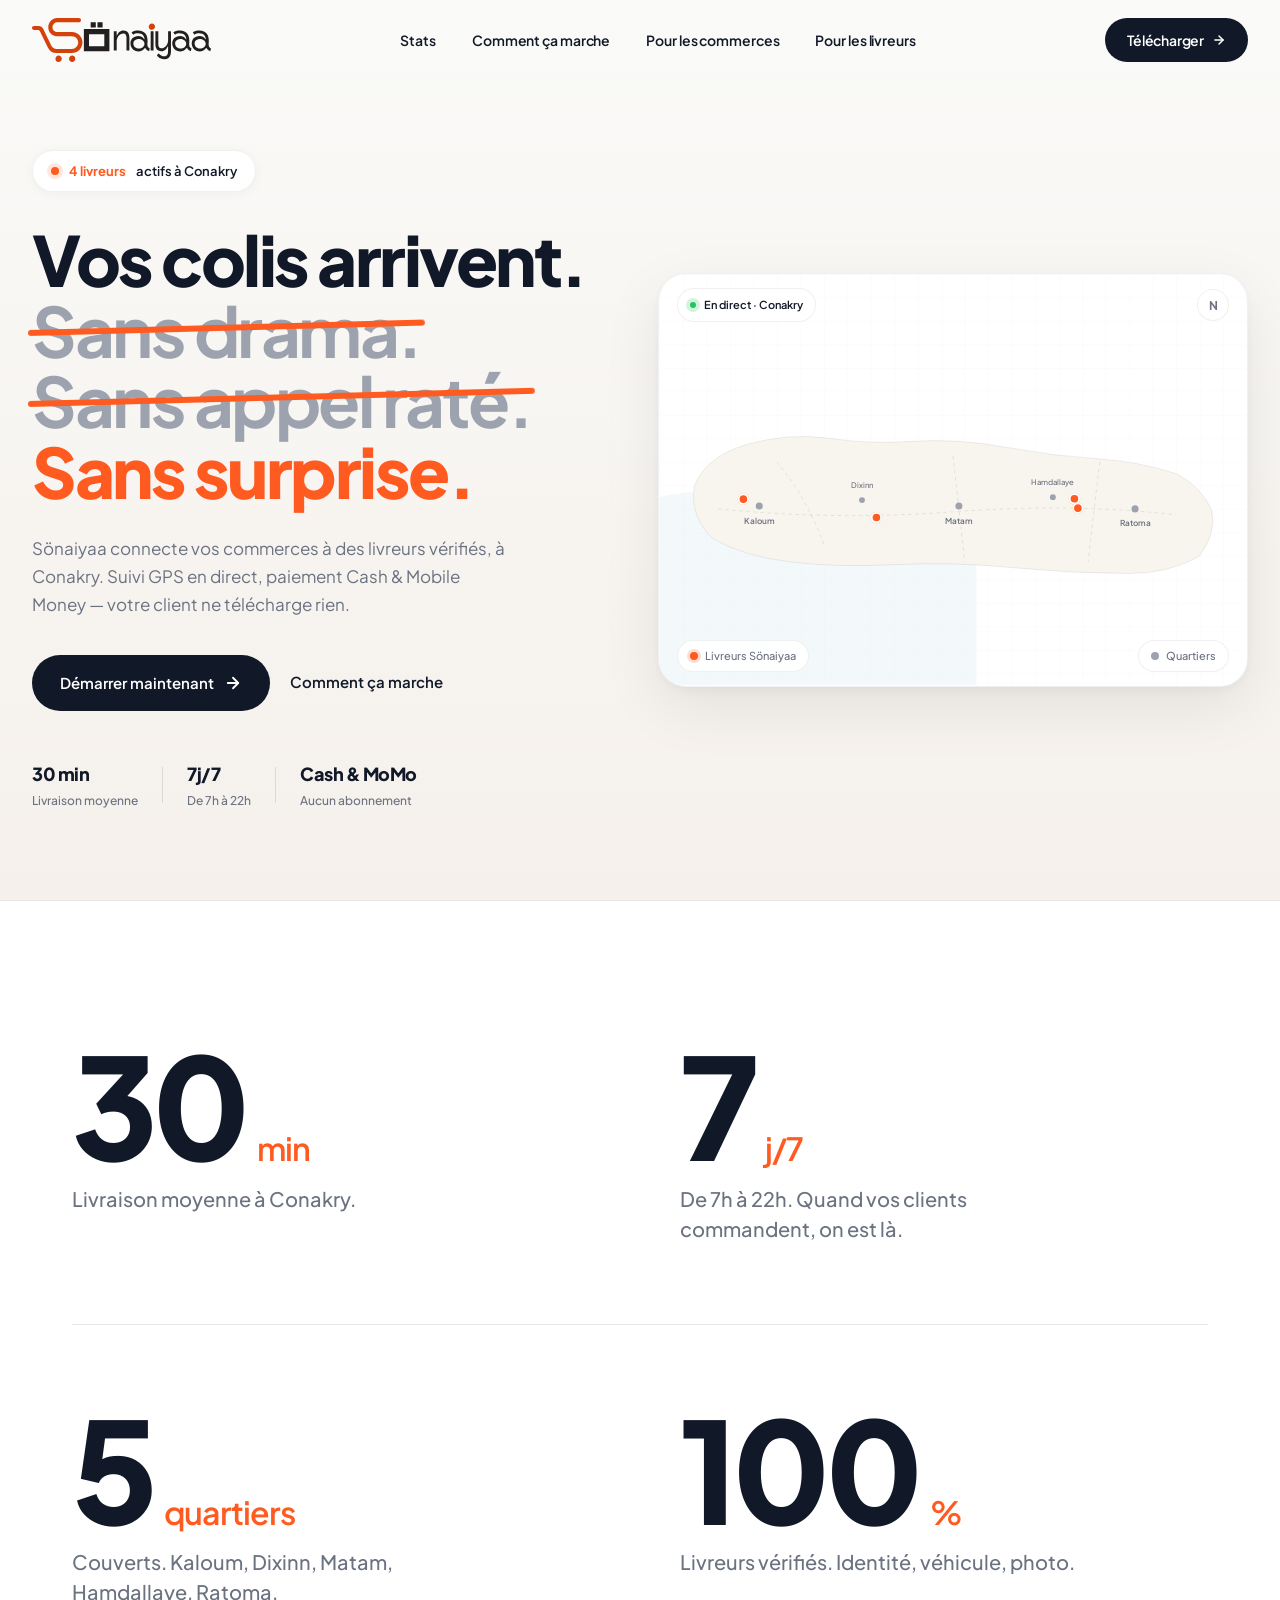
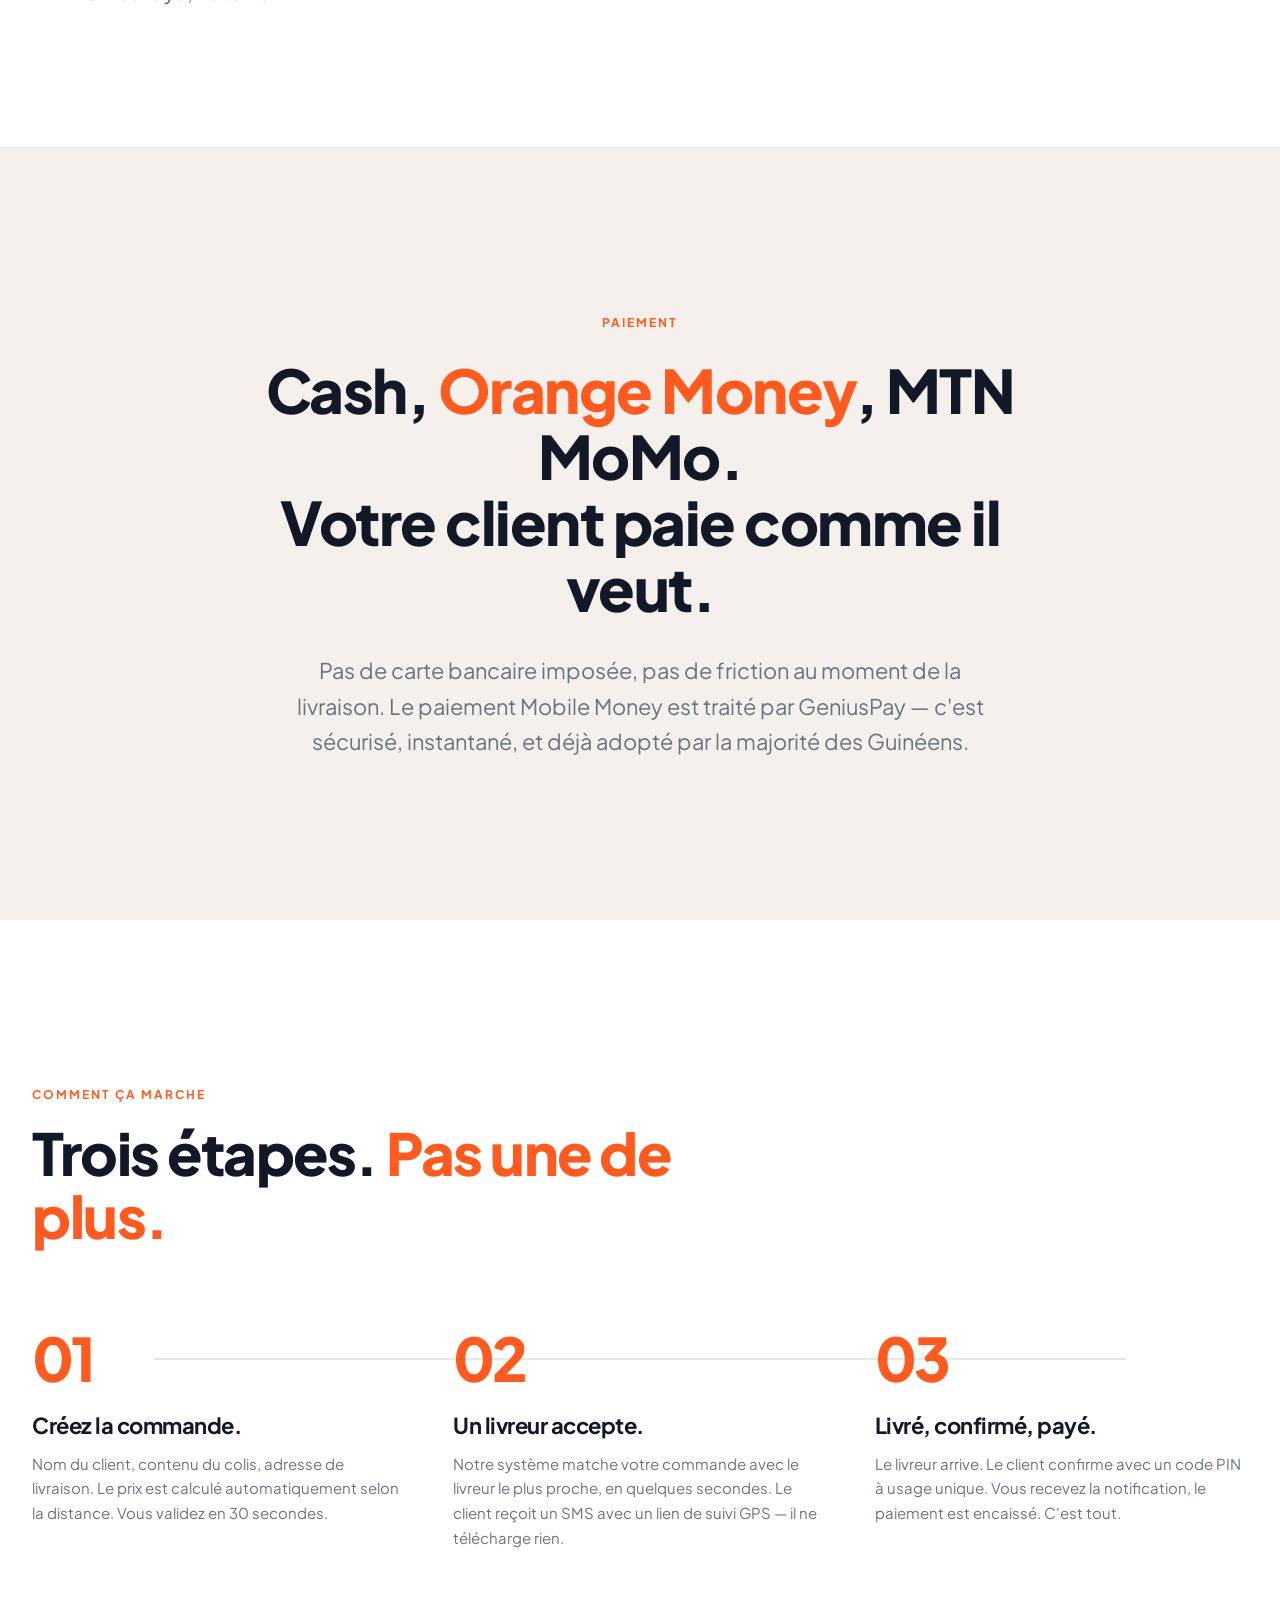
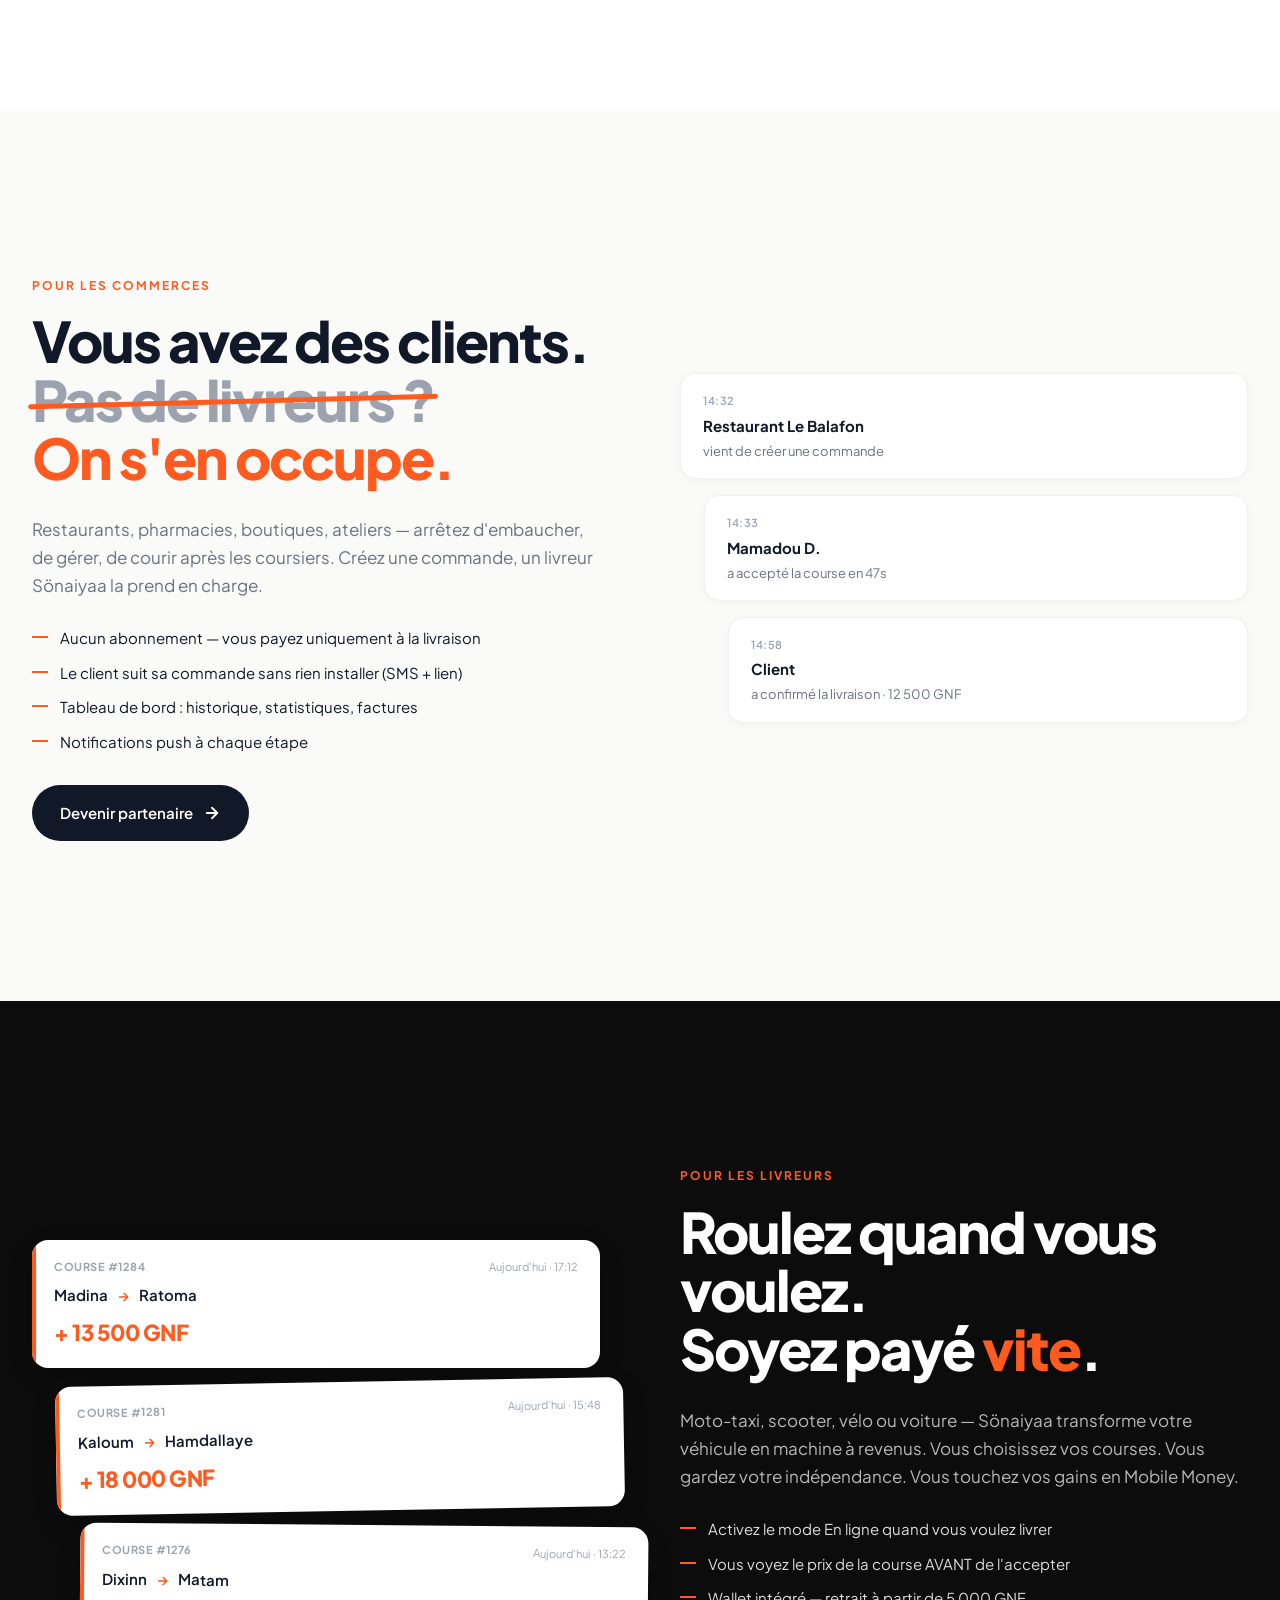
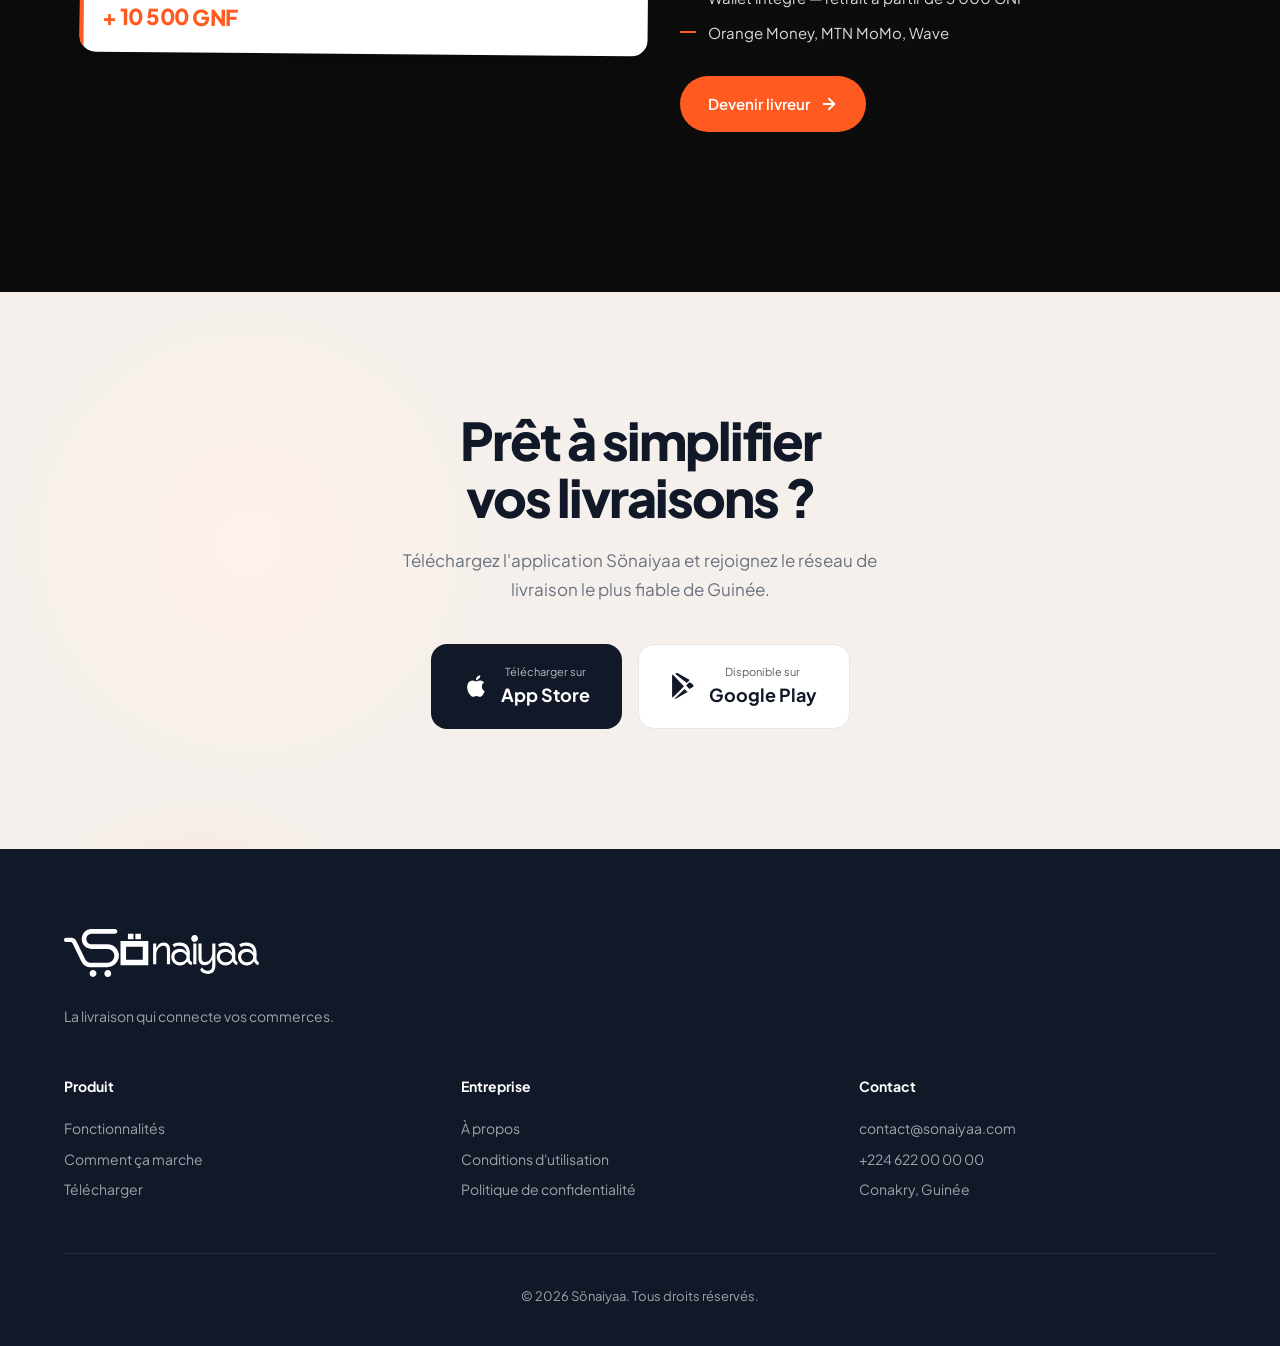
==== commit 00a6ed0c: "fix: price" ====
--- a/index.html
+++ b/index.html
@@ -432,7 +432,7 @@
             <span class="ticket__arrow">→</span>
             <span class="ticket__to">Ratoma</span>
           </div>
-          <div class="ticket__amount">+ 8 400 GNF</div>
+          <div class="ticket__amount">+ 13 500 GNF</div>
         </div>
         <div class="ticket ticket--2">
           <div class="ticket__top">
@@ -444,7 +444,7 @@
             <span class="ticket__arrow">→</span>
             <span class="ticket__to">Hamdallaye</span>
           </div>
-          <div class="ticket__amount">+ 12 600 GNF</div>
+          <div class="ticket__amount">+ 18 000 GNF</div>
         </div>
         <div class="ticket ticket--3">
           <div class="ticket__top">
@@ -456,7 +456,7 @@
             <span class="ticket__arrow">→</span>
             <span class="ticket__to">Matam</span>
           </div>
-          <div class="ticket__amount">+ 7 400 GNF</div>
+          <div class="ticket__amount">+ 10 500 GNF</div>
         </div>
       </div>
     </div>
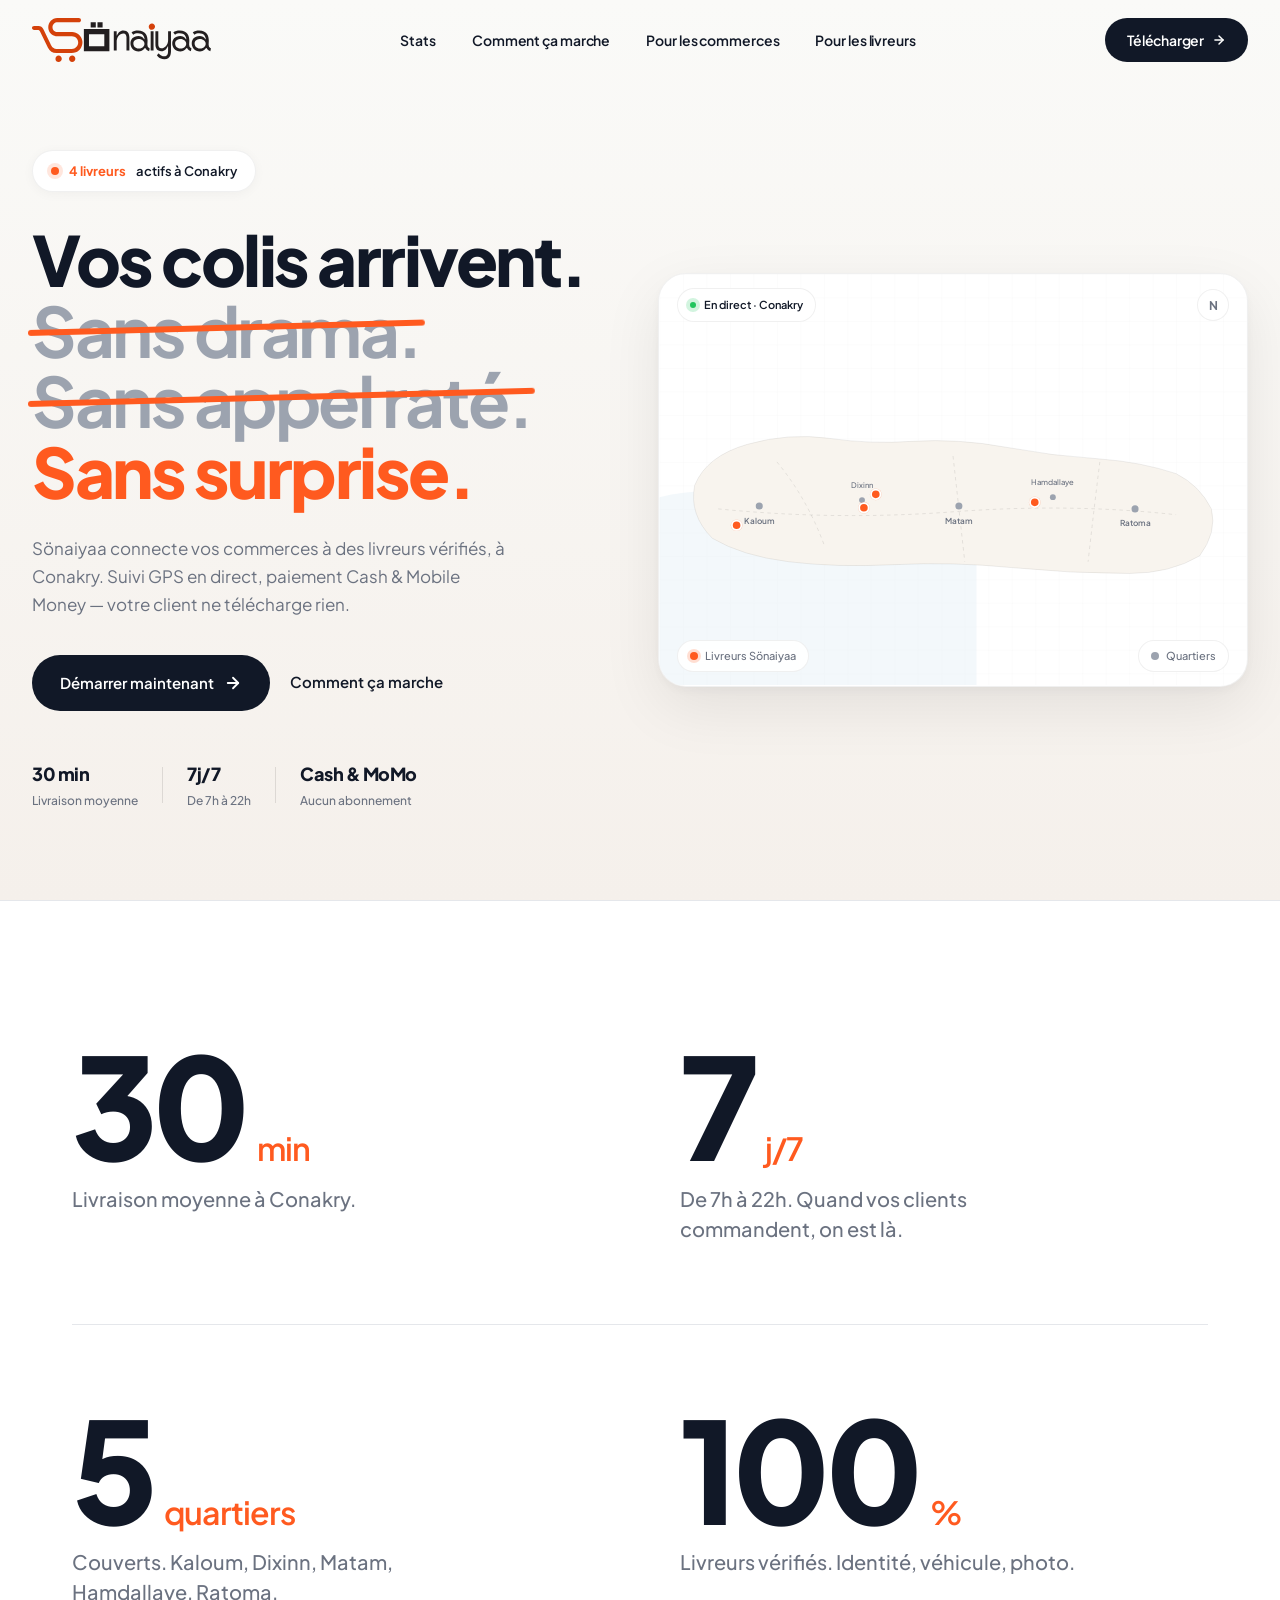
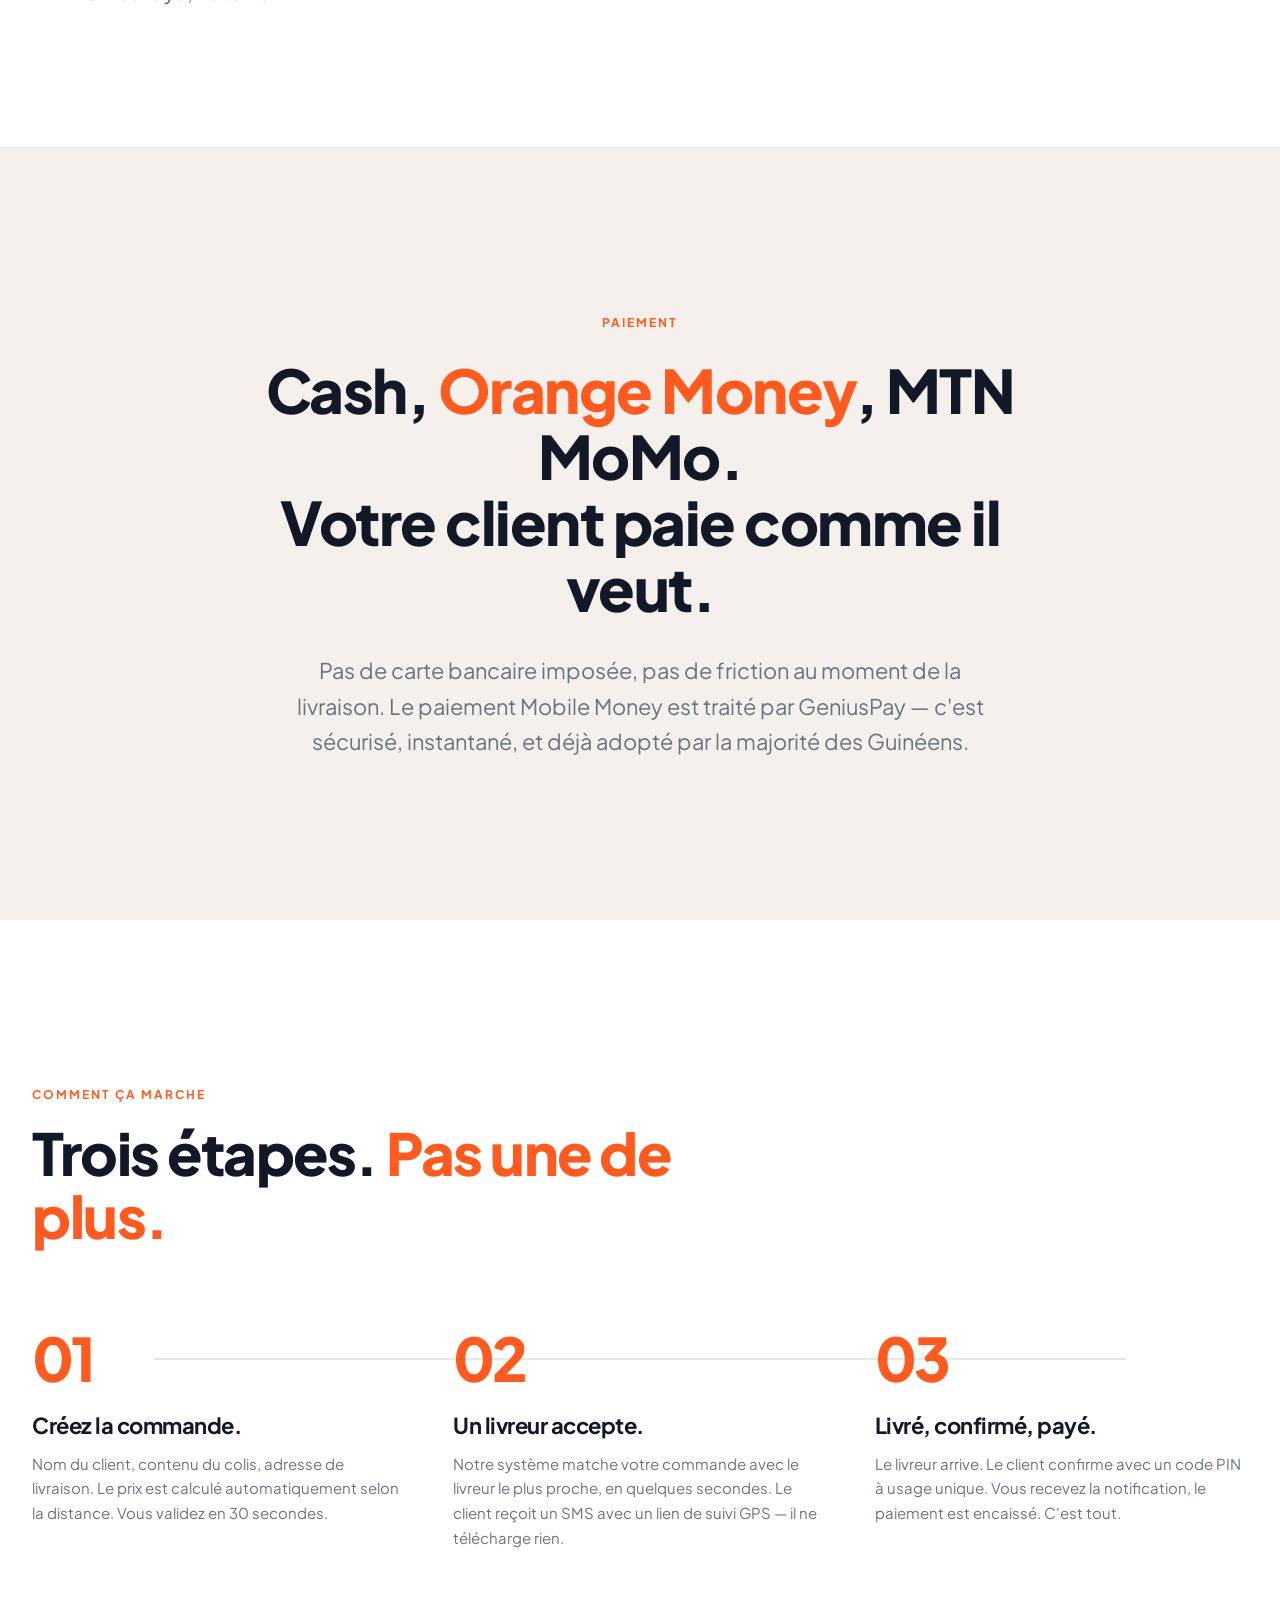
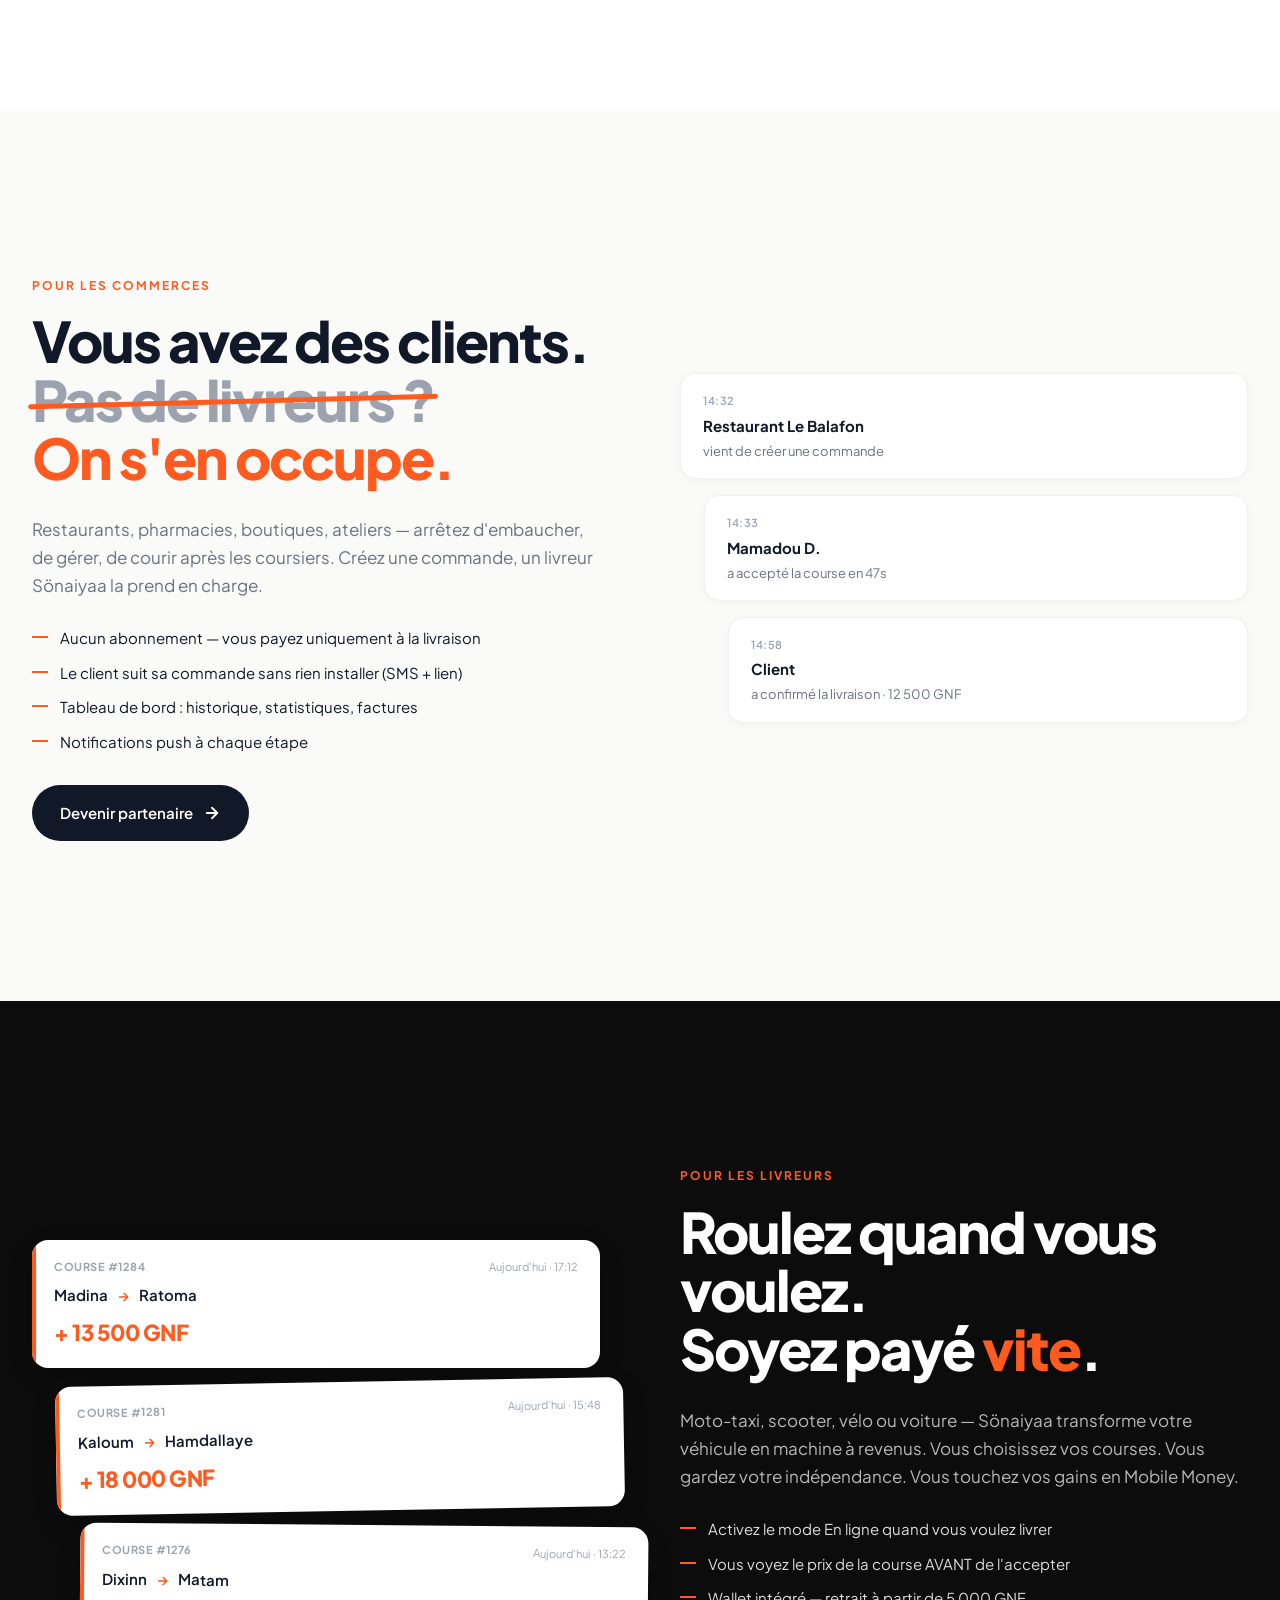
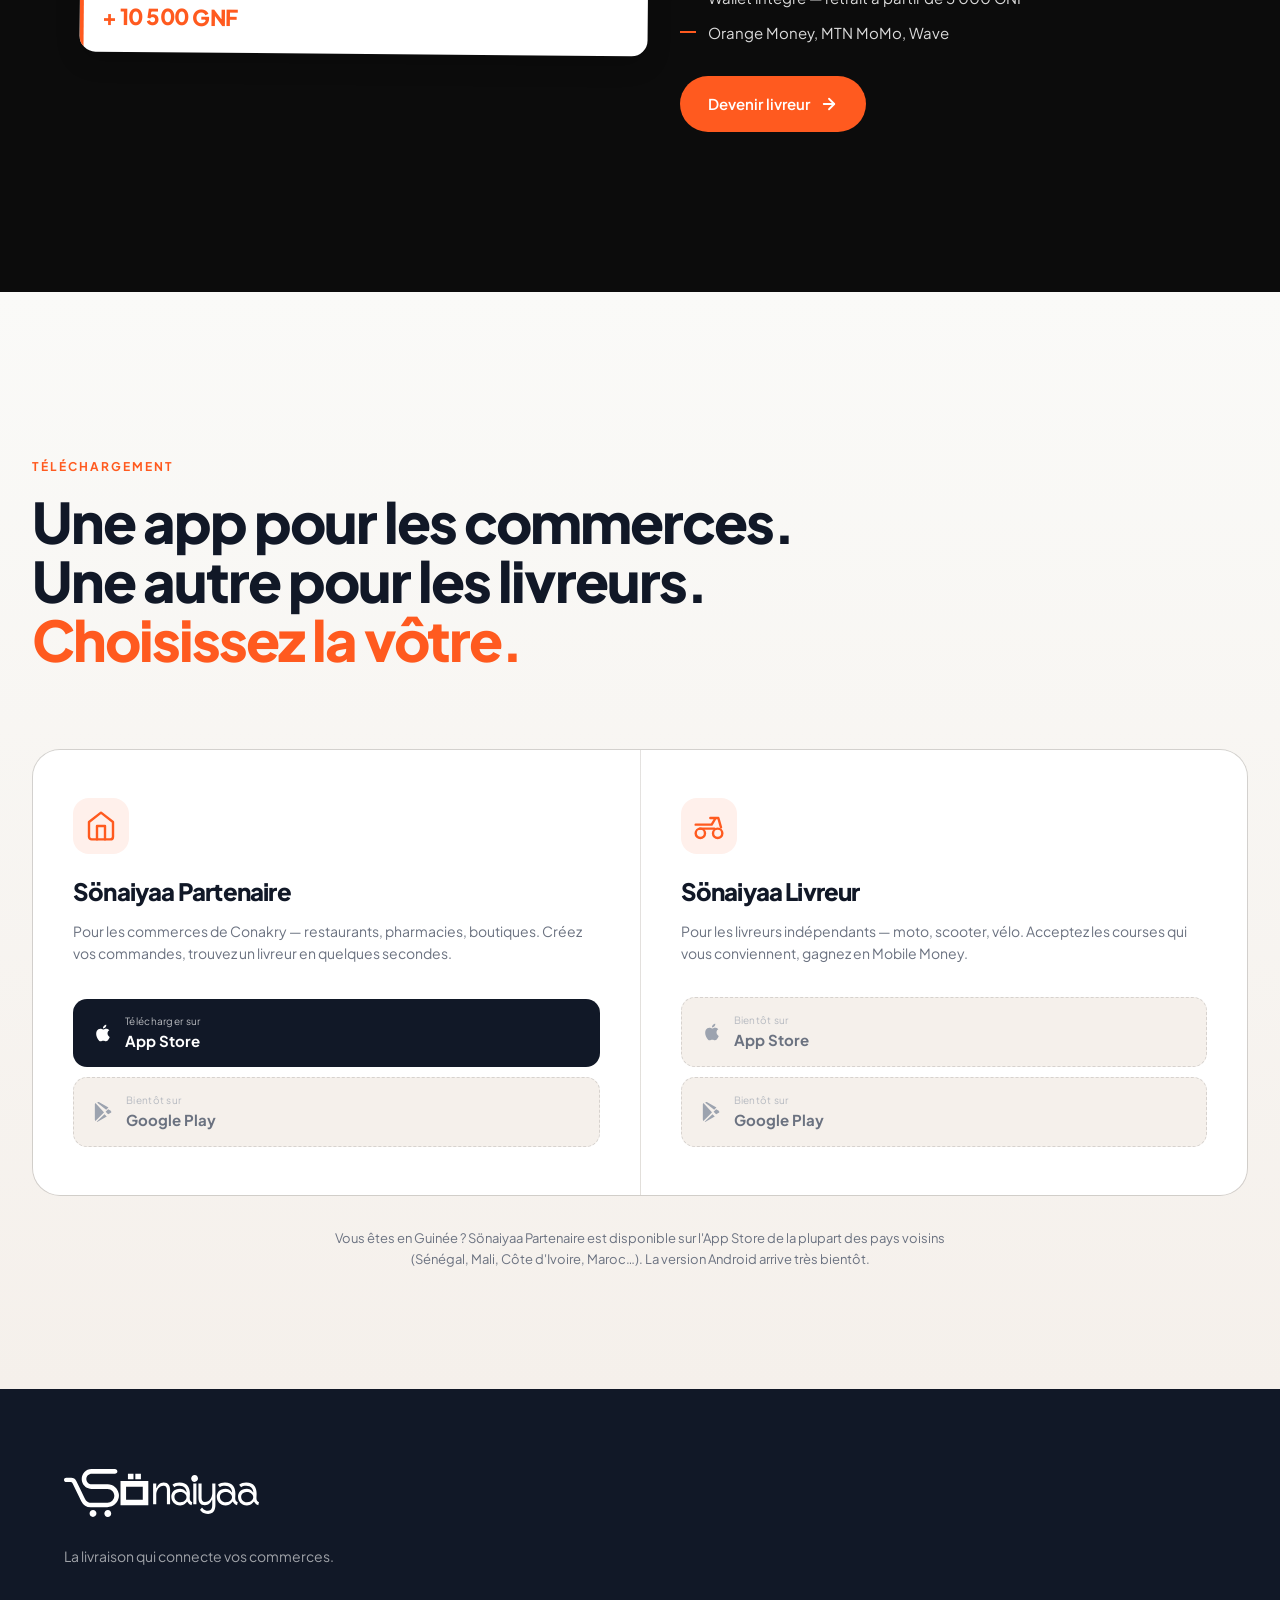
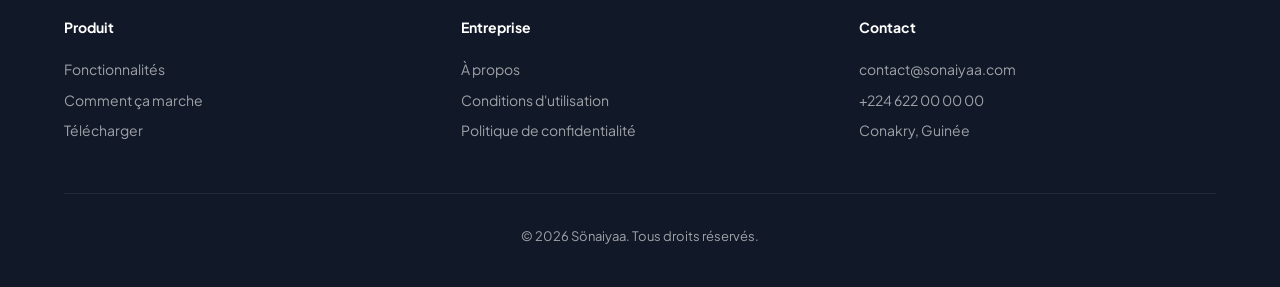
==== commit 29eccecb: "feat: add app link for partner" ====
--- a/index.html
+++ b/index.html
@@ -462,33 +462,75 @@
     </div>
   </section>
 
-  <!-- ─── DOWNLOAD CTA ────────────────────────────────── -->
-  <section class="download" id="download">
-    <div class="download__bg-shapes">
-      <div class="shape shape--4"></div>
-      <div class="shape shape--5"></div>
-    </div>
-    <div class="section__inner">
-      <div class="download__content">
-        <h2 class="download__title">Prêt à simplifier<br>vos livraisons ?</h2>
-        <p class="download__subtitle">Téléchargez l'application Sönaiyaa et rejoignez le réseau de livraison le plus fiable de Guinée.</p>
-        <div class="download__ctas">
-          <a href="#" class="store-btn store-btn--apple store-btn--large" aria-label="Télécharger sur l'App Store">
-            <svg viewBox="0 0 24 24" fill="currentColor" width="26" height="26"><path d="M18.71 19.5c-.83 1.24-1.71 2.45-3.05 2.47-1.34.03-1.77-.79-3.29-.79-1.53 0-2 .77-3.27.82-1.31.05-2.3-1.32-3.14-2.53C4.25 17 2.94 12.45 4.7 9.39c.87-1.52 2.43-2.48 4.12-2.51 1.28-.02 2.5.87 3.29.87.78 0 2.26-1.07 3.8-.91.65.03 2.47.26 3.64 1.98-.09.06-2.17 1.28-2.15 3.81.03 3.02 2.65 4.03 2.68 4.04-.03.07-.42 1.44-1.38 2.83M13 3.5c.73-.83 1.94-1.46 2.94-1.5.13 1.17-.34 2.35-1.04 3.19-.69.85-1.83 1.51-2.95 1.42-.15-1.15.41-2.35 1.05-3.11z"/></svg>
-            <div>
-              <small>Télécharger sur</small>
-              <strong>App Store</strong>
-            </div>
-          </a>
-          <a href="#" class="store-btn store-btn--google store-btn--large" aria-label="Télécharger sur Google Play">
-            <svg viewBox="0 0 24 24" fill="currentColor" width="26" height="26"><path d="M3.18 23.76c.17.09.37.14.57.13.19 0 .37-.05.53-.14l11.06-6.21-2.77-2.77L3.18 23.76zM1.57 1.36C1.22 1.7 1 2.22 1 2.87v18.27c0 .65.22 1.17.57 1.51l.08.08 10.24-10.24v-.24L1.65 1.28l-.08.08zM20.16 10.35L17 8.56l-3.06 3.06L17 14.67l3.16-1.78c.9-.51.9-1.34 0-1.85v-.69zM3.18.24L14.57 9.22l2.77-2.77L6.28.24C5.9.01 5.49-.06 5.13.05c-.36.11-.67.34-.88.65l-.07-.07-.06.07L3.18.24z"/></svg>
-            <div>
-              <small>Disponible sur</small>
-              <strong>Google Play</strong>
-            </div>
-          </a>
-        </div>
-      </div>
+  <!-- ─── DOWNLOAD — 2 apps, choisissez la vôtre ────────── -->
+  <section class="download2" id="download">
+    <div class="download2__inner">
+      <div class="download2__header">
+        <div class="download2__eyebrow">Téléchargement</div>
+        <h2 class="download2__title">
+          Une app pour les commerces.<br>
+          Une autre pour les livreurs.<br>
+          <span class="text-accent">Choisissez la vôtre.</span>
+        </h2>
+      </div>
+
+      <div class="download2__grid">
+        <!-- ── App Partenaire (publiée) ── -->
+        <div class="dlcol">
+          <div class="dlcol__icon">
+            <svg width="32" height="32" viewBox="0 0 24 24" fill="none" stroke="currentColor" stroke-width="1.8" stroke-linecap="round" stroke-linejoin="round"><path d="M3 9l9-7 9 7v11a2 2 0 0 1-2 2H5a2 2 0 0 1-2-2z"/><polyline points="9 22 9 12 15 12 15 22"/></svg>
+          </div>
+          <div class="dlcol__name">Sönaiyaa Partenaire</div>
+          <div class="dlcol__sub">Pour les commerces de Conakry — restaurants, pharmacies, boutiques. Créez vos commandes, trouvez un livreur en quelques secondes.</div>
+          <div class="dlcol__stores">
+            <a href="https://apps.apple.com/app/id6765756215" target="_blank" rel="noopener" class="dlbtn dlbtn--live" aria-label="Télécharger Sönaiyaa Partenaire sur l'App Store">
+              <svg viewBox="0 0 24 24" fill="currentColor" width="20" height="20"><path d="M18.71 19.5c-.83 1.24-1.71 2.45-3.05 2.47-1.34.03-1.77-.79-3.29-.79-1.53 0-2 .77-3.27.82-1.31.05-2.3-1.32-3.14-2.53C4.25 17 2.94 12.45 4.7 9.39c.87-1.52 2.43-2.48 4.12-2.51 1.28-.02 2.5.87 3.29.87.78 0 2.26-1.07 3.8-.91.65.03 2.47.26 3.64 1.98-.09.06-2.17 1.28-2.15 3.81.03 3.02 2.65 4.03 2.68 4.04-.03.07-.42 1.44-1.38 2.83M13 3.5c.73-.83 1.94-1.46 2.94-1.5.13 1.17-.34 2.35-1.04 3.19-.69.85-1.83 1.51-2.95 1.42-.15-1.15.41-2.35 1.05-3.11z"/></svg>
+              <div>
+                <small>Télécharger sur</small>
+                <strong>App Store</strong>
+              </div>
+            </a>
+            <span class="dlbtn dlbtn--soon" aria-label="Bientôt disponible sur Google Play">
+              <svg viewBox="0 0 24 24" fill="currentColor" width="20" height="20"><path d="M3.18 23.76c.17.09.37.14.57.13.19 0 .37-.05.53-.14l11.06-6.21-2.77-2.77L3.18 23.76zM1.57 1.36C1.22 1.7 1 2.22 1 2.87v18.27c0 .65.22 1.17.57 1.51l.08.08 10.24-10.24v-.24L1.65 1.28l-.08.08zM20.16 10.35L17 8.56l-3.06 3.06L17 14.67l3.16-1.78c.9-.51.9-1.34 0-1.85v-.69zM3.18.24L14.57 9.22l2.77-2.77L6.28.24C5.9.01 5.49-.06 5.13.05c-.36.11-.67.34-.88.65l-.07-.07-.06.07L3.18.24z"/></svg>
+              <div>
+                <small>Bientôt sur</small>
+                <strong>Google Play</strong>
+              </div>
+            </span>
+          </div>
+        </div>
+
+        <!-- ── App Livreur (à venir) ── -->
+        <div class="dlcol">
+          <div class="dlcol__icon">
+            <svg width="32" height="32" viewBox="0 0 24 24" fill="none" stroke="currentColor" stroke-width="1.8" stroke-linecap="round" stroke-linejoin="round"><circle cx="5.5" cy="17.5" r="3.5"/><circle cx="18.5" cy="17.5" r="3.5"/><path d="M15 6h4l2 7M2 11h12l3-5h-4M5 14h11"/></svg>
+          </div>
+          <div class="dlcol__name">Sönaiyaa Livreur</div>
+          <div class="dlcol__sub">Pour les livreurs indépendants — moto, scooter, vélo. Acceptez les courses qui vous conviennent, gagnez en Mobile Money.</div>
+          <div class="dlcol__stores">
+            <span class="dlbtn dlbtn--soon" aria-label="Bientôt disponible sur l'App Store">
+              <svg viewBox="0 0 24 24" fill="currentColor" width="20" height="20"><path d="M18.71 19.5c-.83 1.24-1.71 2.45-3.05 2.47-1.34.03-1.77-.79-3.29-.79-1.53 0-2 .77-3.27.82-1.31.05-2.3-1.32-3.14-2.53C4.25 17 2.94 12.45 4.7 9.39c.87-1.52 2.43-2.48 4.12-2.51 1.28-.02 2.5.87 3.29.87.78 0 2.26-1.07 3.8-.91.65.03 2.47.26 3.64 1.98-.09.06-2.17 1.28-2.15 3.81.03 3.02 2.65 4.03 2.68 4.04-.03.07-.42 1.44-1.38 2.83M13 3.5c.73-.83 1.94-1.46 2.94-1.5.13 1.17-.34 2.35-1.04 3.19-.69.85-1.83 1.51-2.95 1.42-.15-1.15.41-2.35 1.05-3.11z"/></svg>
+              <div>
+                <small>Bientôt sur</small>
+                <strong>App Store</strong>
+              </div>
+            </span>
+            <span class="dlbtn dlbtn--soon" aria-label="Bientôt disponible sur Google Play">
+              <svg viewBox="0 0 24 24" fill="currentColor" width="20" height="20"><path d="M3.18 23.76c.17.09.37.14.57.13.19 0 .37-.05.53-.14l11.06-6.21-2.77-2.77L3.18 23.76zM1.57 1.36C1.22 1.7 1 2.22 1 2.87v18.27c0 .65.22 1.17.57 1.51l.08.08 10.24-10.24v-.24L1.65 1.28l-.08.08zM20.16 10.35L17 8.56l-3.06 3.06L17 14.67l3.16-1.78c.9-.51.9-1.34 0-1.85v-.69zM3.18.24L14.57 9.22l2.77-2.77L6.28.24C5.9.01 5.49-.06 5.13.05c-.36.11-.67.34-.88.65l-.07-.07-.06.07L3.18.24z"/></svg>
+              <div>
+                <small>Bientôt sur</small>
+                <strong>Google Play</strong>
+              </div>
+            </span>
+          </div>
+        </div>
+      </div>
+
+      <p class="download2__note">
+        Vous êtes en Guinée ? Sönaiyaa Partenaire est disponible sur l'App Store de la
+        plupart des pays voisins (Sénégal, Mali, Côte d'Ivoire, Maroc…). La version
+        Android arrive très bientôt.
+      </p>
     </div>
   </section>
 
--- a/style.css
+++ b/style.css
@@ -851,3 +851,80 @@
   .split__inner--reverse .split__text { order: unset; }
   .split__inner--reverse .split__visual { order: unset; }
 }
+
+/* ─── DOWNLOAD2 — 2 apps, choisissez la vôtre ─────────── */
+.download2 {
+  padding: 160px 0 120px;
+  background: linear-gradient(180deg, #FAFAF8 0%, #F5F0EB 100%);
+}
+.download2__inner {
+  max-width: 1280px; margin: 0 auto; padding: 0 32px;
+}
+.download2__header { margin-bottom: 80px; max-width: 800px; }
+.download2__eyebrow {
+  display: inline-block; font-size: 12px; font-weight: 700;
+  text-transform: uppercase; letter-spacing: 2px;
+  color: var(--accent); margin-bottom: 16px;
+}
+.download2__title {
+  font-size: clamp(34px, 4.6vw, 56px);
+  font-weight: 800; line-height: 1.05; letter-spacing: -2px;
+  color: var(--black);
+}
+.download2__grid {
+  display: grid; grid-template-columns: 1fr 1fr; gap: 1px;
+  background: rgba(0,0,0,0.08);
+  border: 1px solid rgba(0,0,0,0.08);
+  border-radius: 28px; overflow: hidden;
+}
+.dlcol {
+  background: var(--white); padding: 48px 40px;
+  display: flex; flex-direction: column; gap: 16px;
+}
+.dlcol__icon {
+  width: 56px; height: 56px; border-radius: 16px;
+  background: var(--accent-light); color: var(--accent);
+  display: flex; align-items: center; justify-content: center;
+  margin-bottom: 8px;
+}
+.dlcol__name {
+  font-size: 24px; font-weight: 800; color: var(--black);
+  letter-spacing: -0.8px; line-height: 1.1;
+}
+.dlcol__sub {
+  font-size: 14px; color: var(--text-secondary); line-height: 1.6;
+  margin-bottom: 16px;
+}
+.dlcol__stores {
+  display: flex; flex-direction: column; gap: 10px;
+  margin-top: auto;
+}
+.dlbtn {
+  display: inline-flex; align-items: center; gap: 12px;
+  padding: 14px 20px; border-radius: 14px;
+  font-size: 14px; transition: all 0.2s;
+}
+.dlbtn small { display: block; font-size: 10px; opacity: 0.7; font-weight: 400; letter-spacing: 0.3px; }
+.dlbtn strong { display: block; font-size: 15px; font-weight: 700; }
+.dlbtn--live {
+  background: var(--black); color: var(--white);
+  cursor: pointer;
+}
+.dlbtn--live:hover { transform: translateY(-2px); box-shadow: 0 16px 32px rgba(0,0,0,0.18); }
+.dlbtn--soon {
+  background: var(--bg-warm); color: var(--text-tertiary);
+  cursor: default; border: 1px dashed rgba(0,0,0,0.12);
+}
+.dlbtn--soon strong { color: var(--text-secondary); }
+.download2__note {
+  margin-top: 32px; text-align: center;
+  font-size: 13px; color: var(--text-secondary); line-height: 1.6;
+  max-width: 640px; margin-left: auto; margin-right: auto;
+}
+
+@media (max-width: 880px) {
+  .download2 { padding: 80px 0; }
+  .download2__header { margin-bottom: 40px; }
+  .download2__grid { grid-template-columns: 1fr; }
+  .dlcol { padding: 36px 28px; }
+}
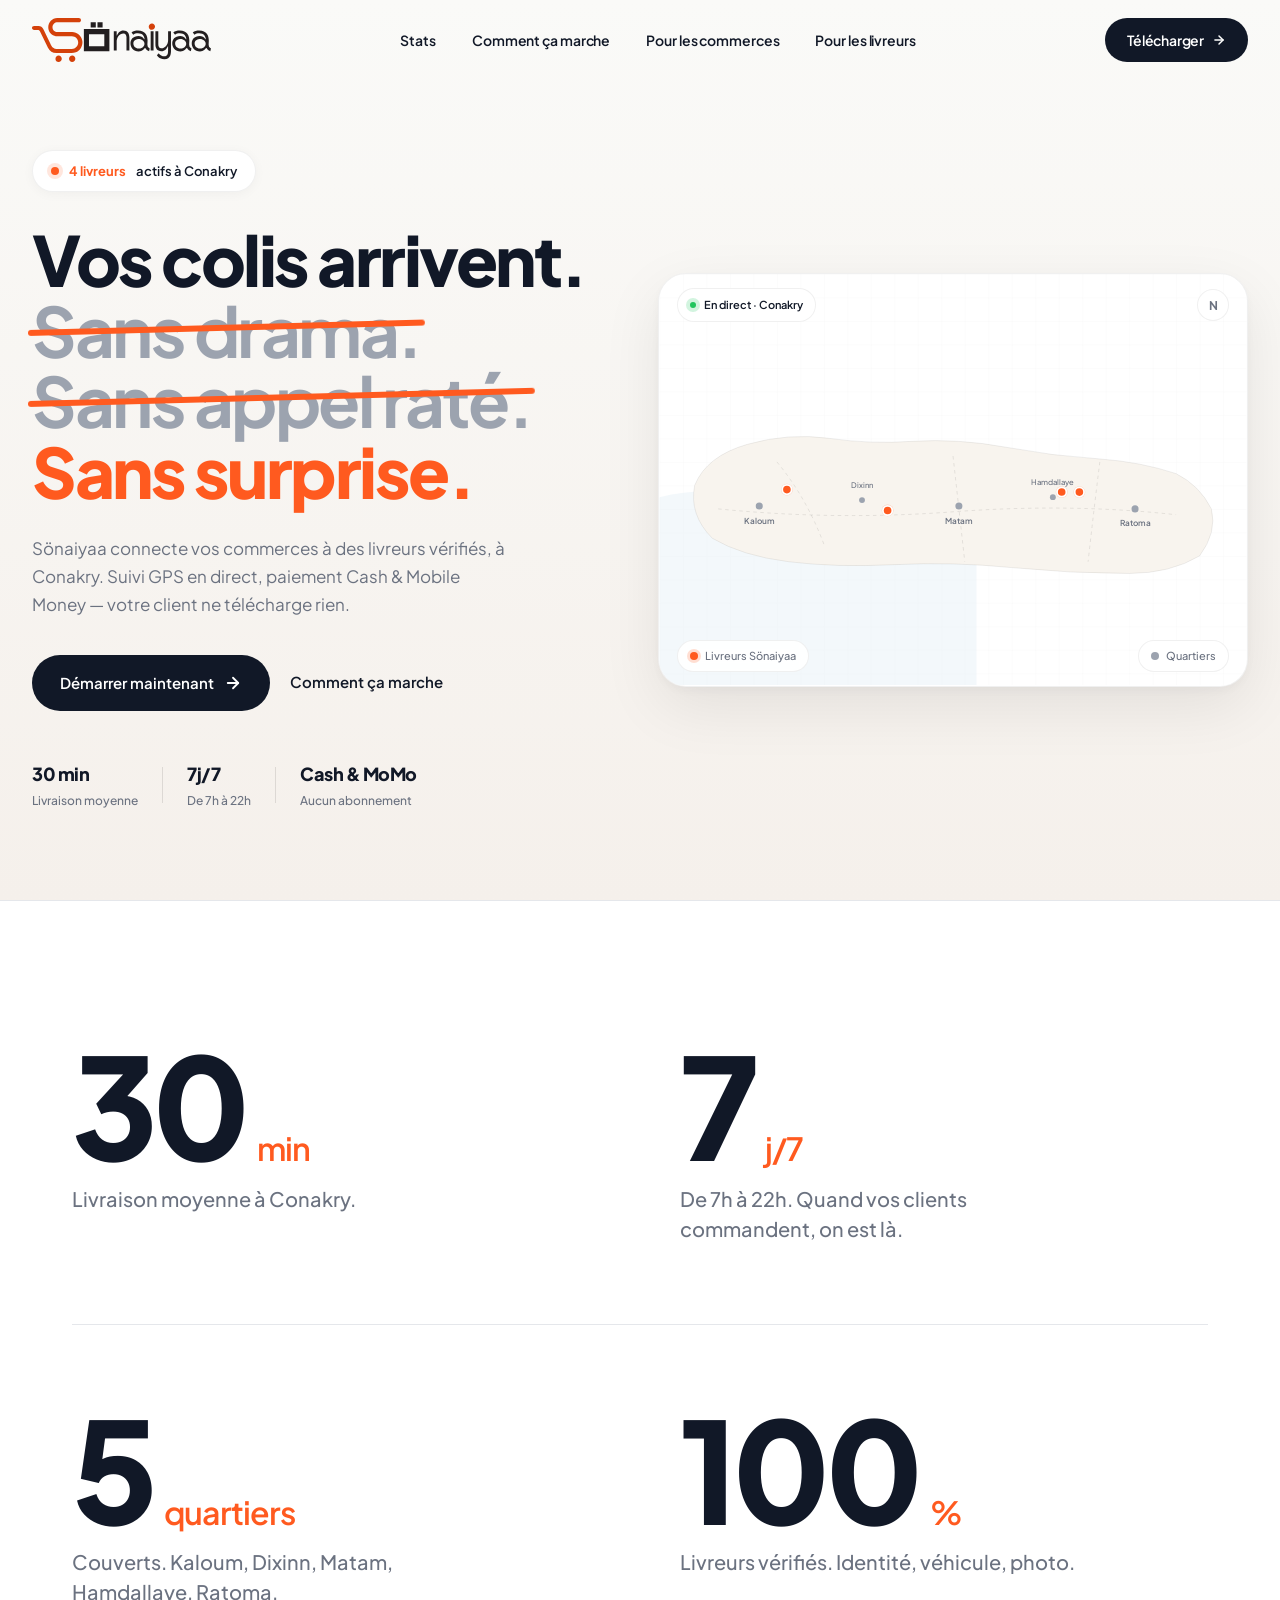
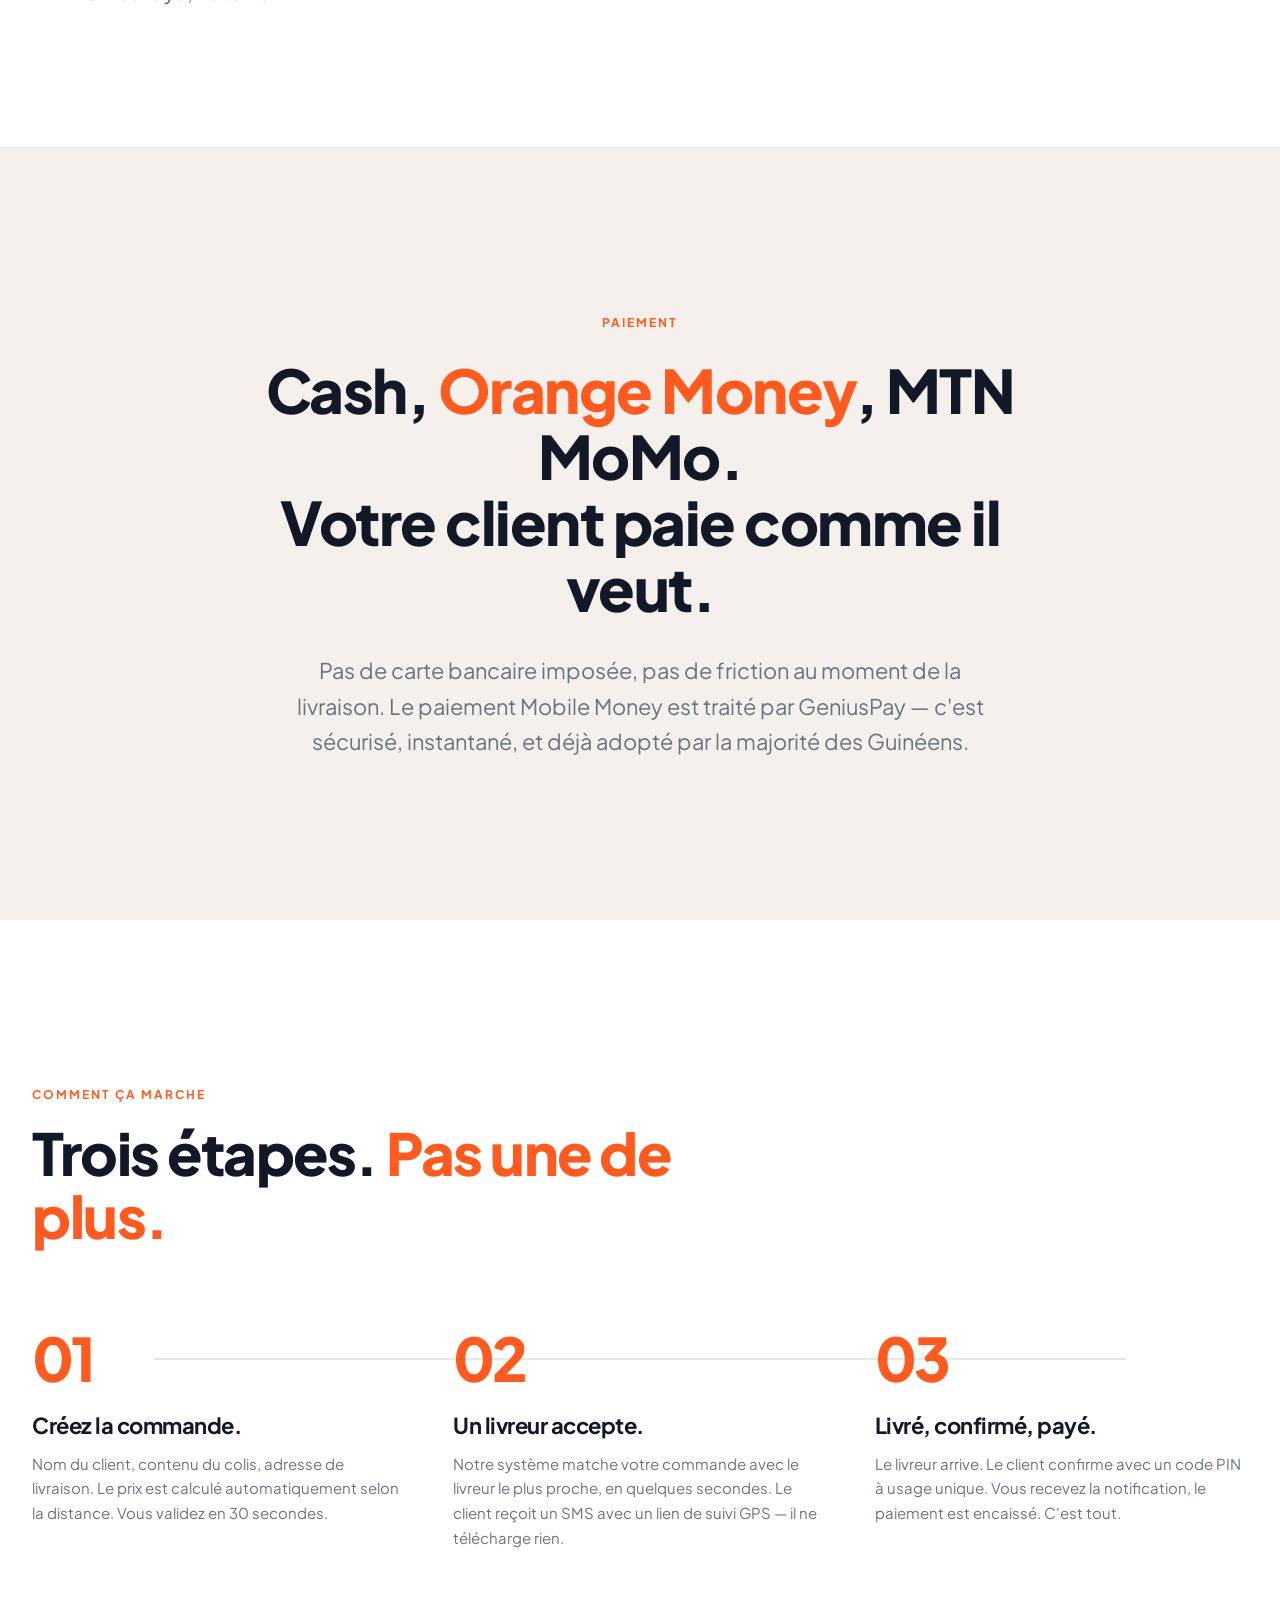
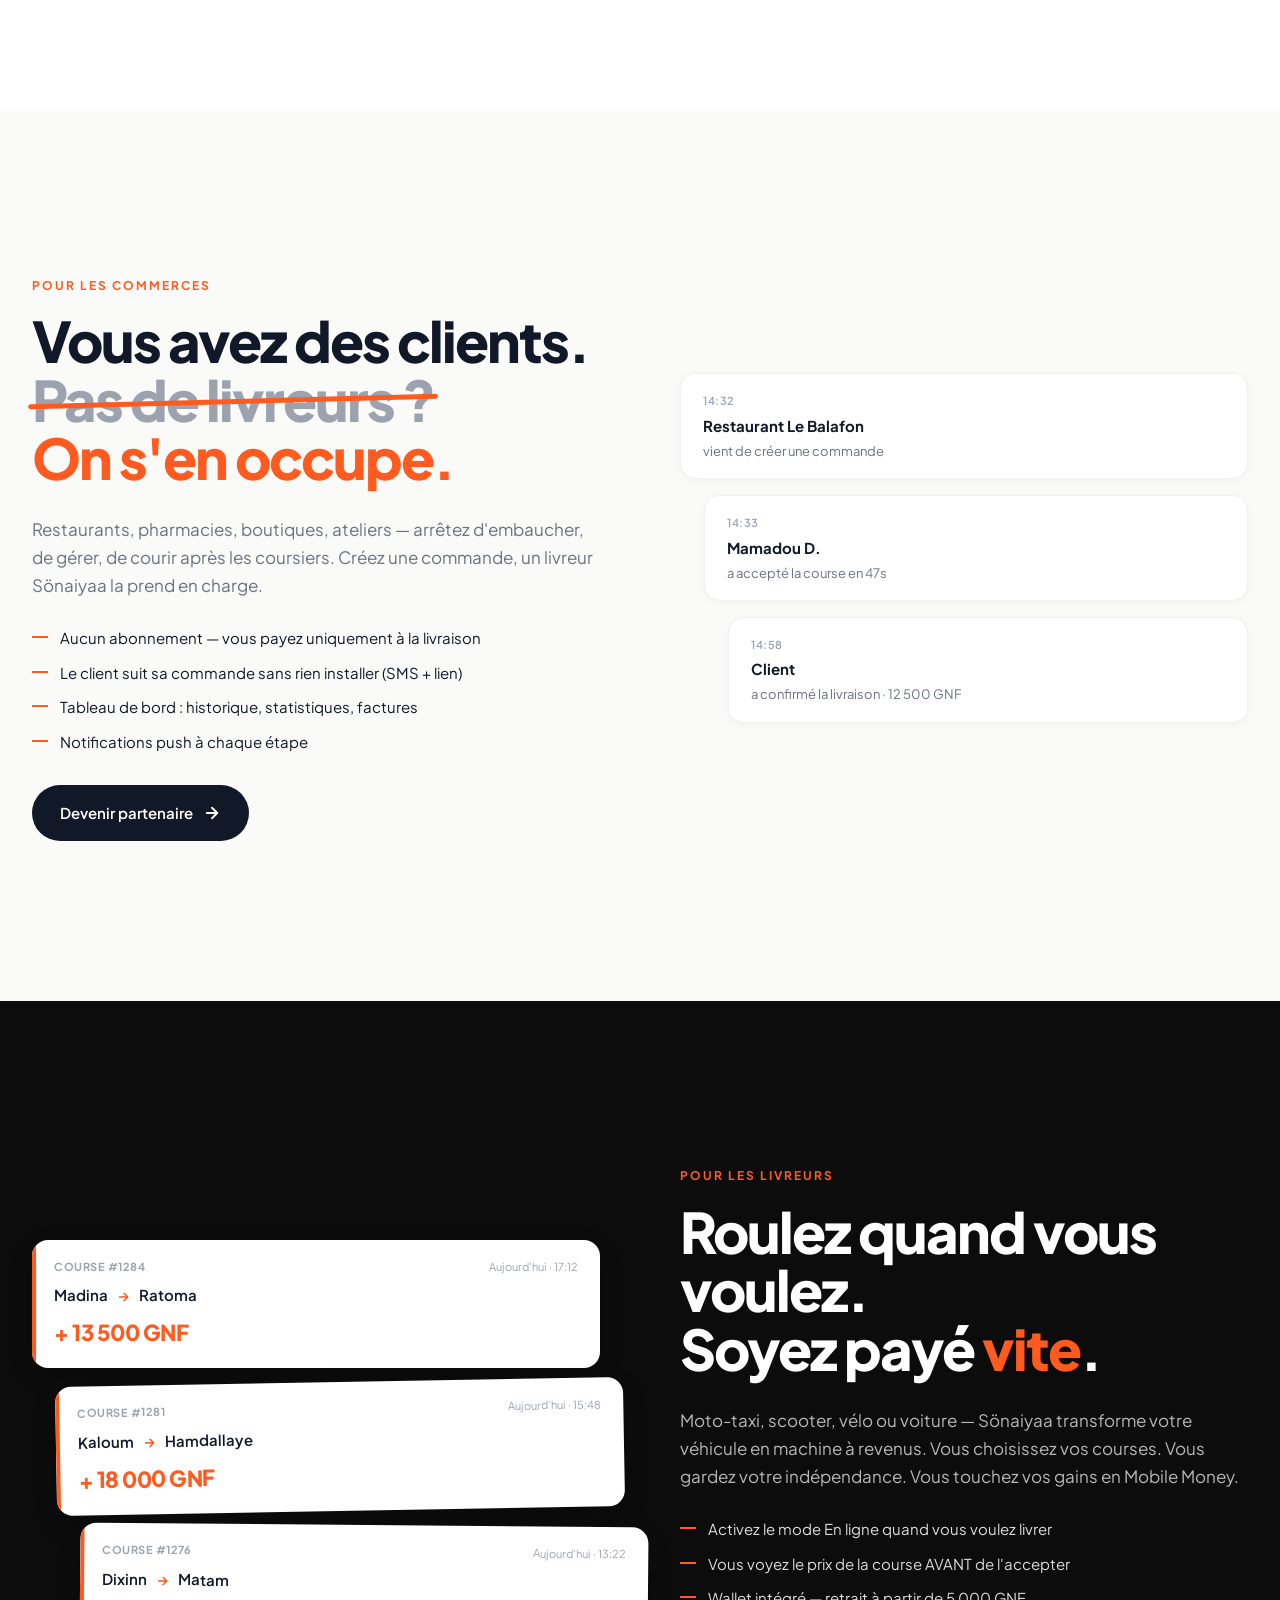
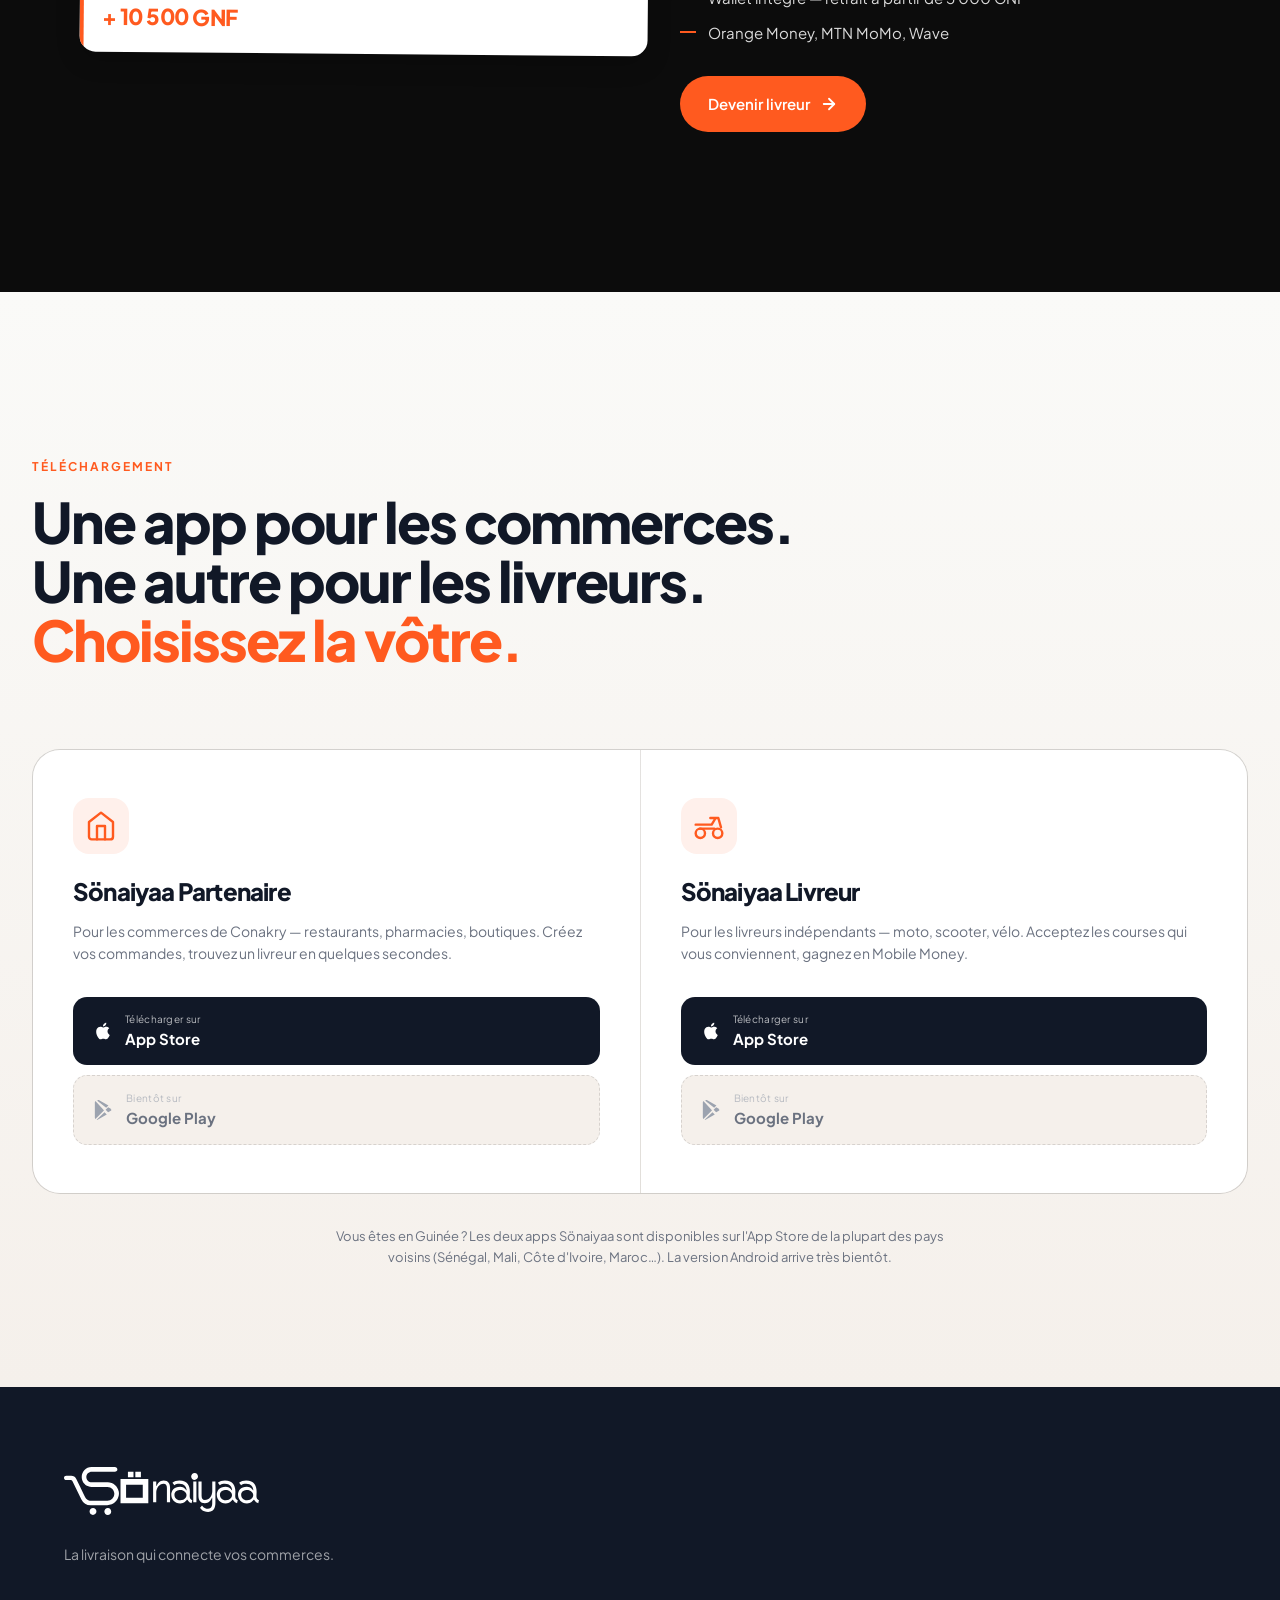
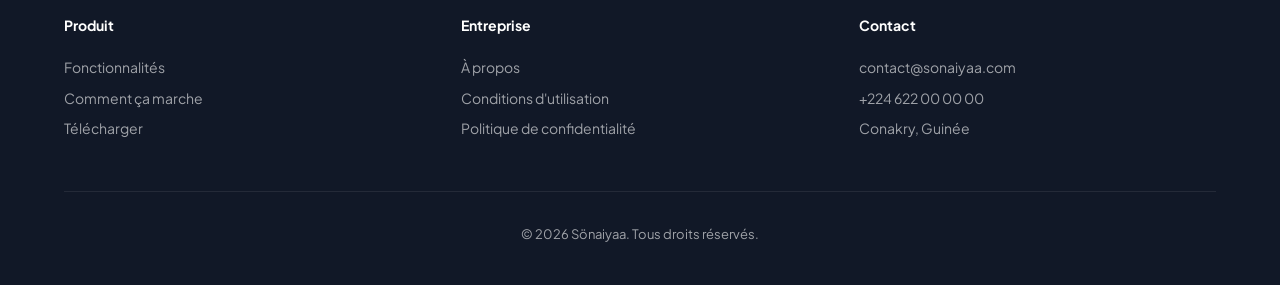
==== commit c6bc239d: "feat(vitrine): activate Sönaiyaa Livreur App Store link" ====
--- a/index.html
+++ b/index.html
@@ -508,13 +508,13 @@
           <div class="dlcol__name">Sönaiyaa Livreur</div>
           <div class="dlcol__sub">Pour les livreurs indépendants — moto, scooter, vélo. Acceptez les courses qui vous conviennent, gagnez en Mobile Money.</div>
           <div class="dlcol__stores">
-            <span class="dlbtn dlbtn--soon" aria-label="Bientôt disponible sur l'App Store">
+            <a href="https://apps.apple.com/app/id6765755989" target="_blank" rel="noopener" class="dlbtn dlbtn--live" aria-label="Télécharger Sönaiyaa Livreur sur l'App Store">
               <svg viewBox="0 0 24 24" fill="currentColor" width="20" height="20"><path d="M18.71 19.5c-.83 1.24-1.71 2.45-3.05 2.47-1.34.03-1.77-.79-3.29-.79-1.53 0-2 .77-3.27.82-1.31.05-2.3-1.32-3.14-2.53C4.25 17 2.94 12.45 4.7 9.39c.87-1.52 2.43-2.48 4.12-2.51 1.28-.02 2.5.87 3.29.87.78 0 2.26-1.07 3.8-.91.65.03 2.47.26 3.64 1.98-.09.06-2.17 1.28-2.15 3.81.03 3.02 2.65 4.03 2.68 4.04-.03.07-.42 1.44-1.38 2.83M13 3.5c.73-.83 1.94-1.46 2.94-1.5.13 1.17-.34 2.35-1.04 3.19-.69.85-1.83 1.51-2.95 1.42-.15-1.15.41-2.35 1.05-3.11z"/></svg>
               <div>
-                <small>Bientôt sur</small>
+                <small>Télécharger sur</small>
                 <strong>App Store</strong>
               </div>
-            </span>
+            </a>
             <span class="dlbtn dlbtn--soon" aria-label="Bientôt disponible sur Google Play">
               <svg viewBox="0 0 24 24" fill="currentColor" width="20" height="20"><path d="M3.18 23.76c.17.09.37.14.57.13.19 0 .37-.05.53-.14l11.06-6.21-2.77-2.77L3.18 23.76zM1.57 1.36C1.22 1.7 1 2.22 1 2.87v18.27c0 .65.22 1.17.57 1.51l.08.08 10.24-10.24v-.24L1.65 1.28l-.08.08zM20.16 10.35L17 8.56l-3.06 3.06L17 14.67l3.16-1.78c.9-.51.9-1.34 0-1.85v-.69zM3.18.24L14.57 9.22l2.77-2.77L6.28.24C5.9.01 5.49-.06 5.13.05c-.36.11-.67.34-.88.65l-.07-.07-.06.07L3.18.24z"/></svg>
               <div>
@@ -527,9 +527,9 @@
       </div>
 
       <p class="download2__note">
-        Vous êtes en Guinée ? Sönaiyaa Partenaire est disponible sur l'App Store de la
-        plupart des pays voisins (Sénégal, Mali, Côte d'Ivoire, Maroc…). La version
-        Android arrive très bientôt.
+        Vous êtes en Guinée ? Les deux apps Sönaiyaa sont disponibles sur l'App Store
+        de la plupart des pays voisins (Sénégal, Mali, Côte d'Ivoire, Maroc…). La
+        version Android arrive très bientôt.
       </p>
     </div>
   </section>
